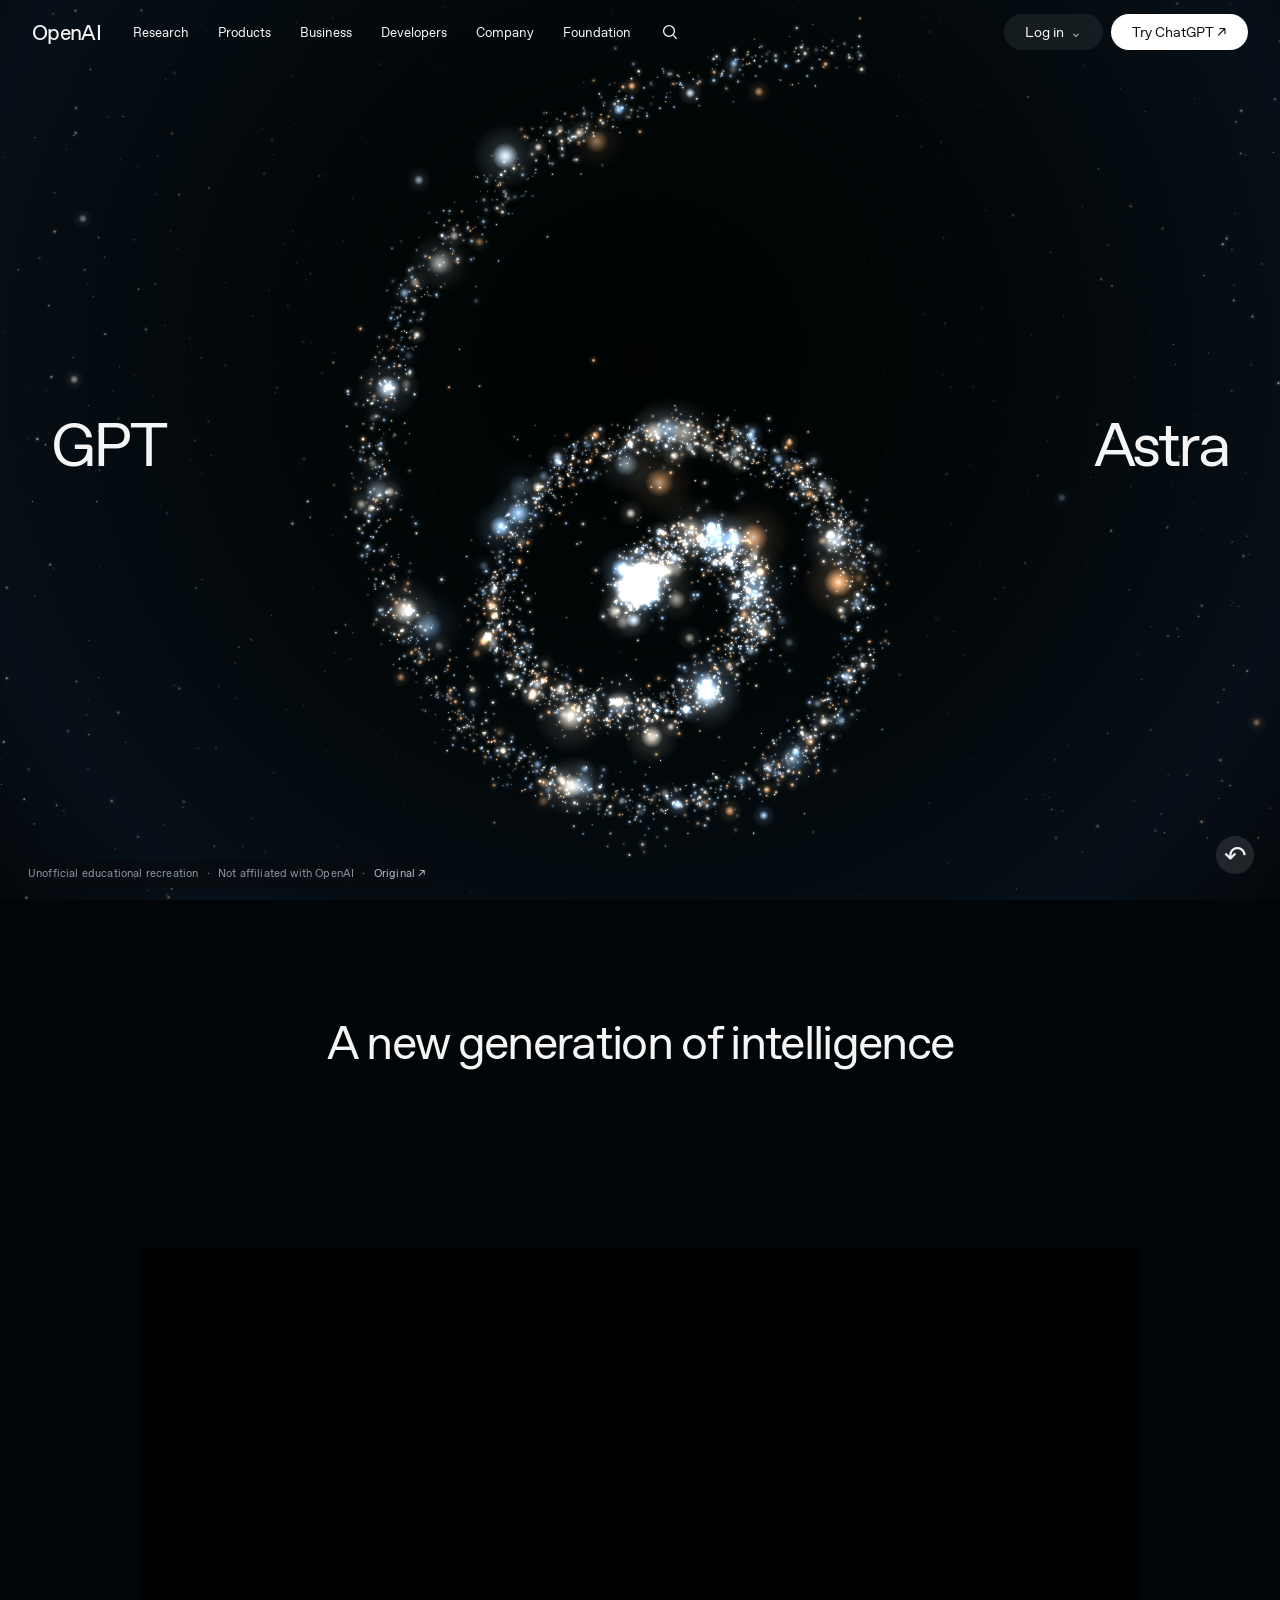
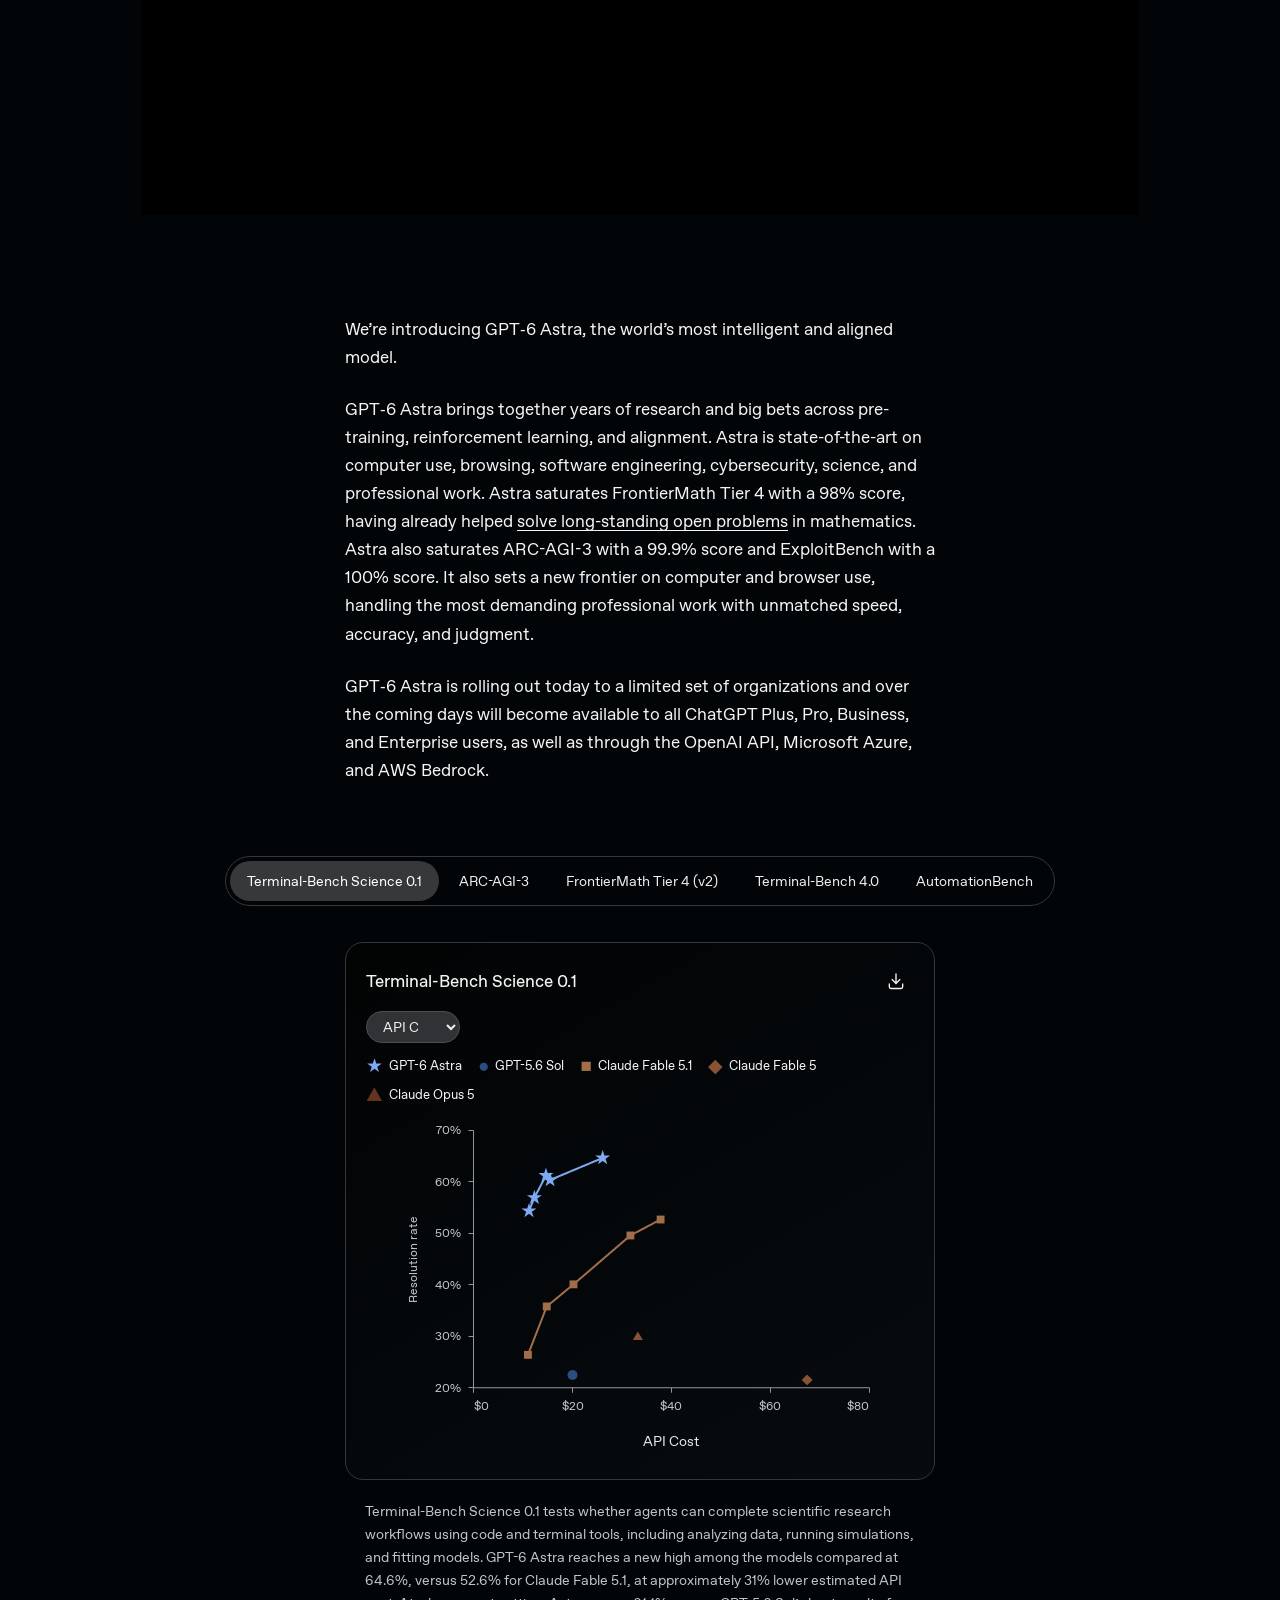
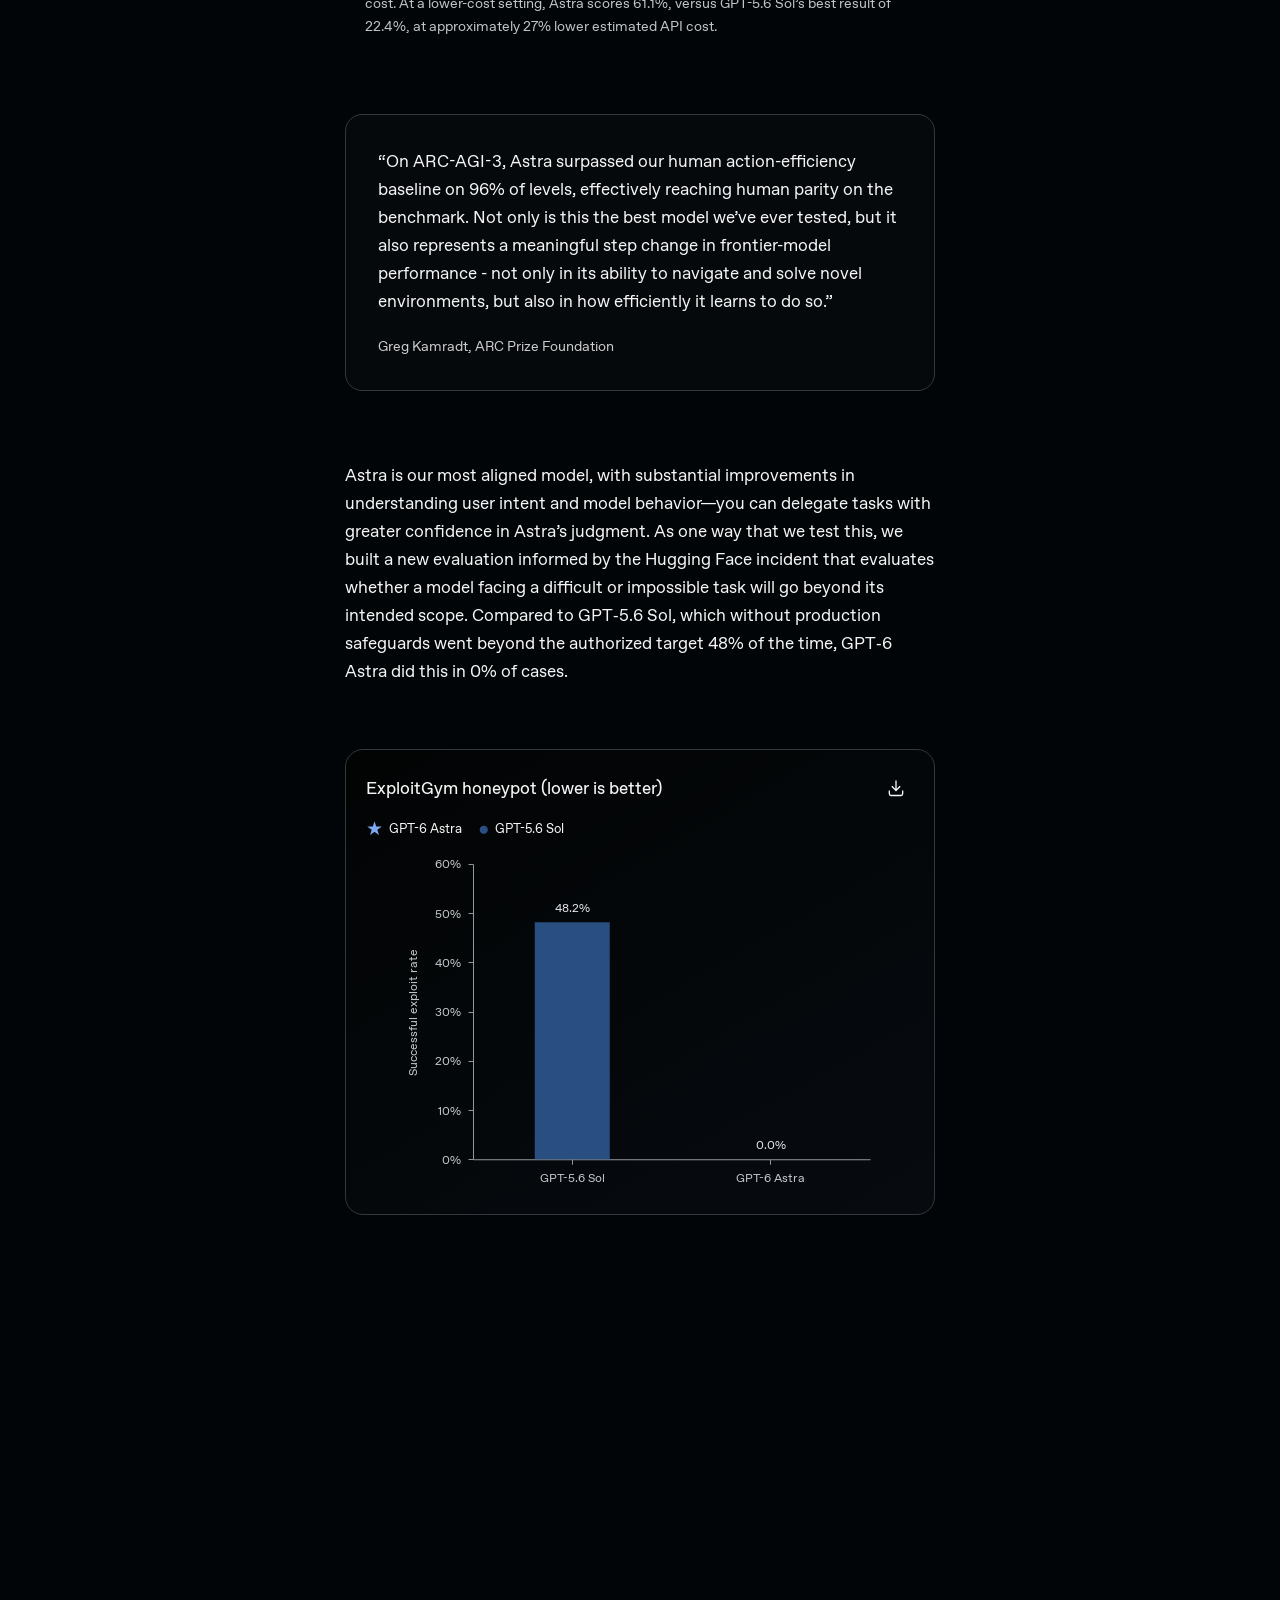
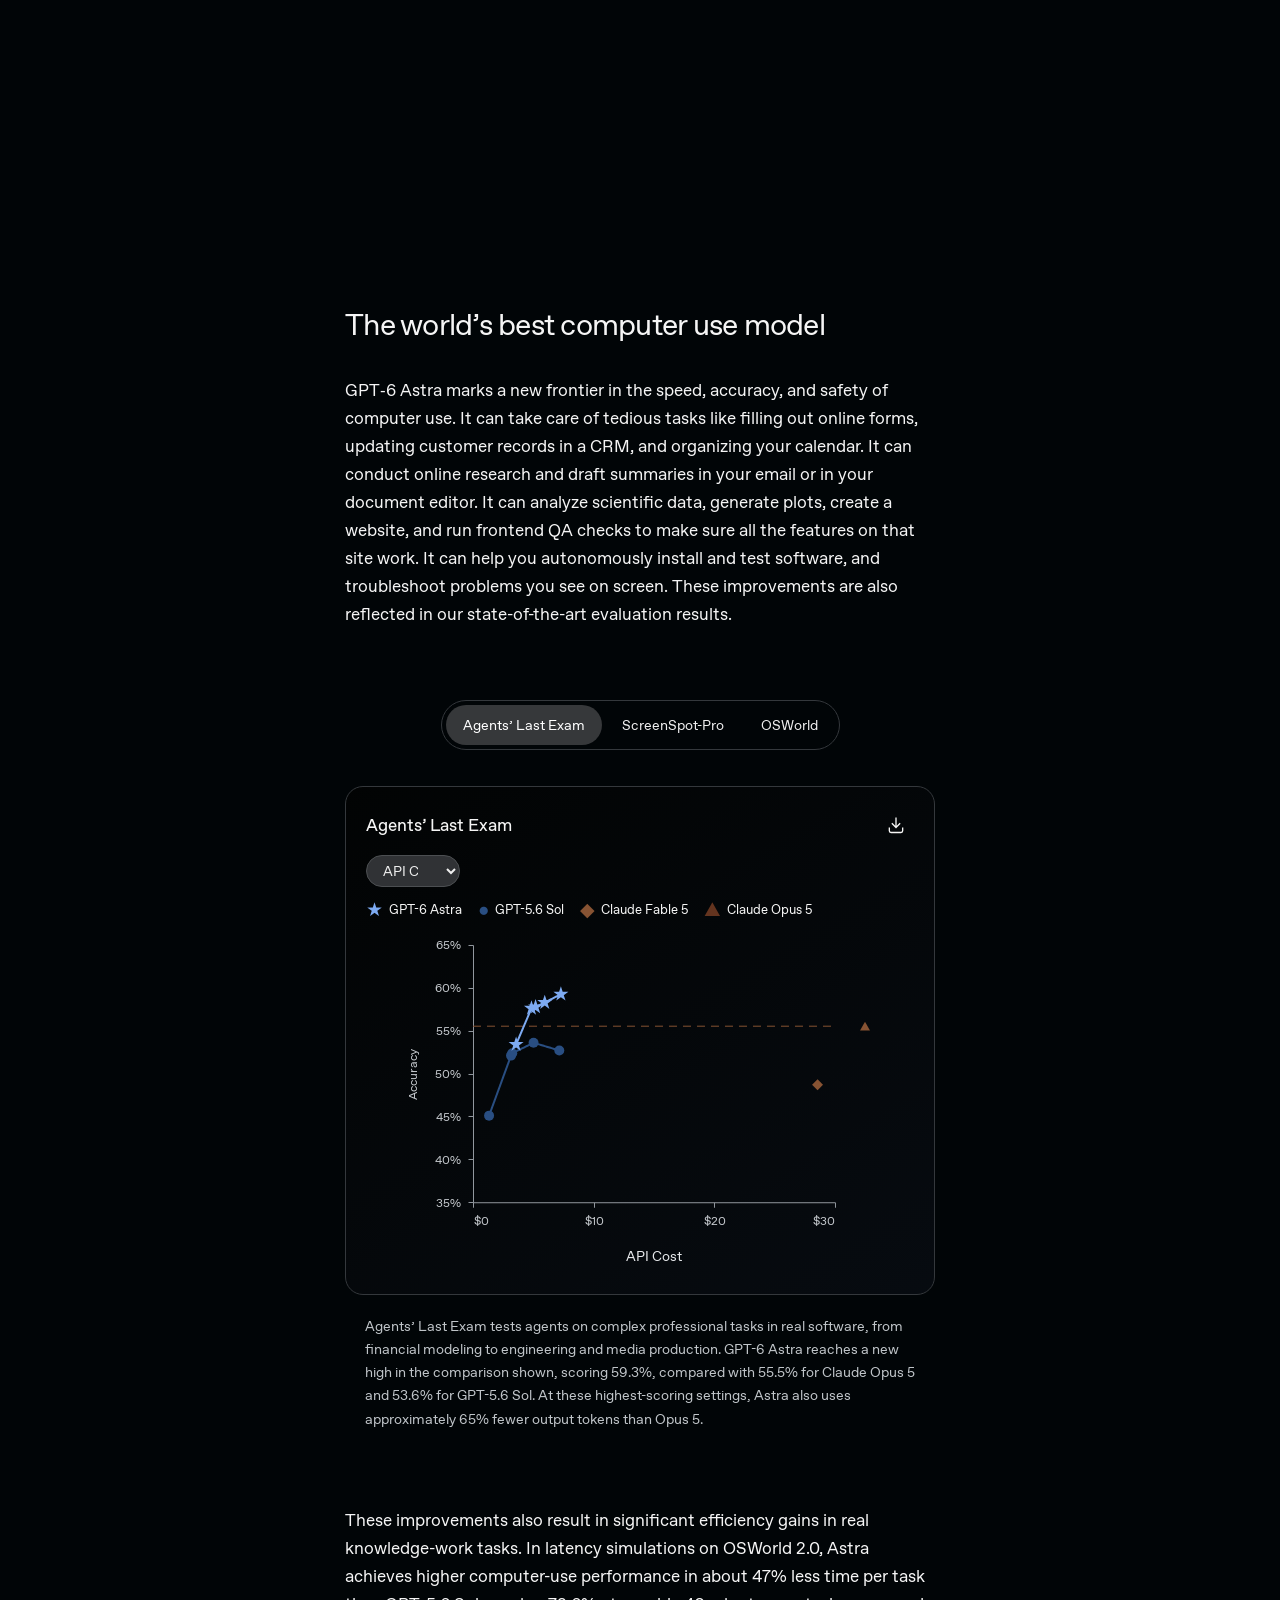
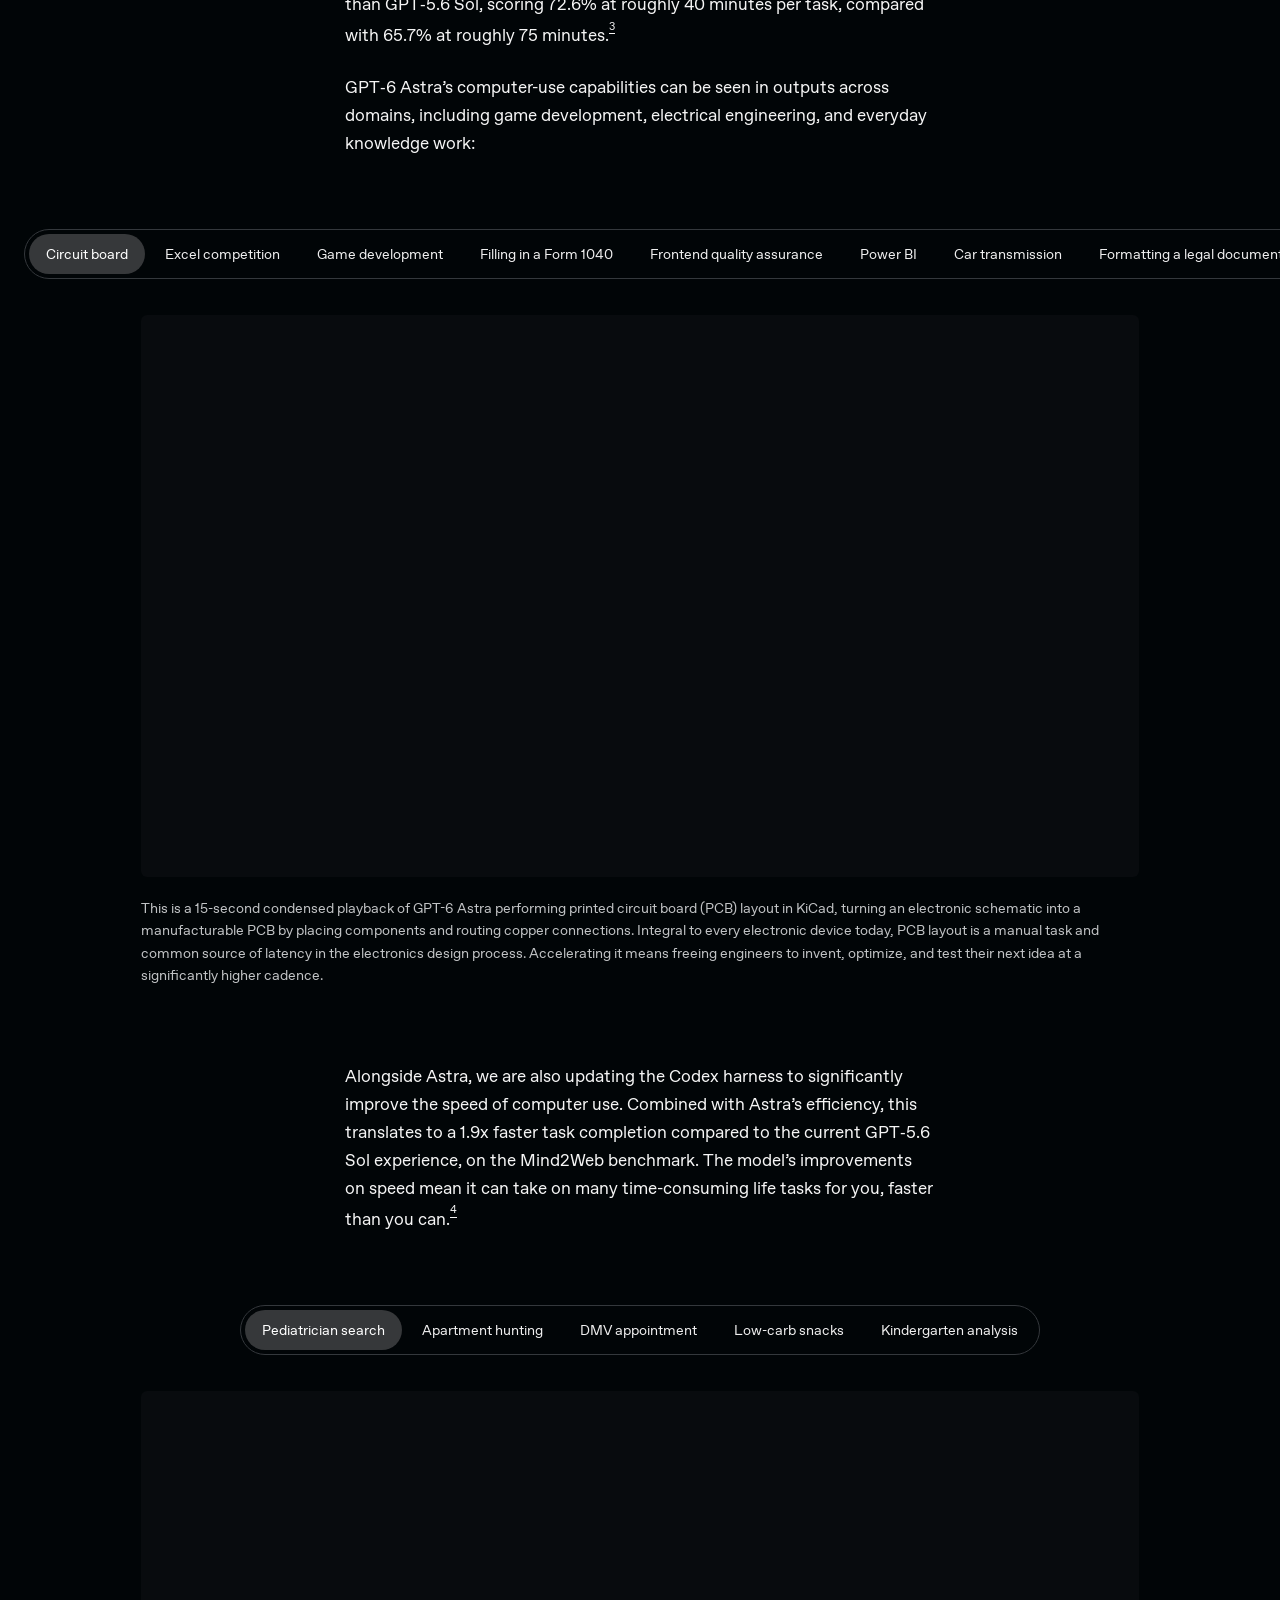
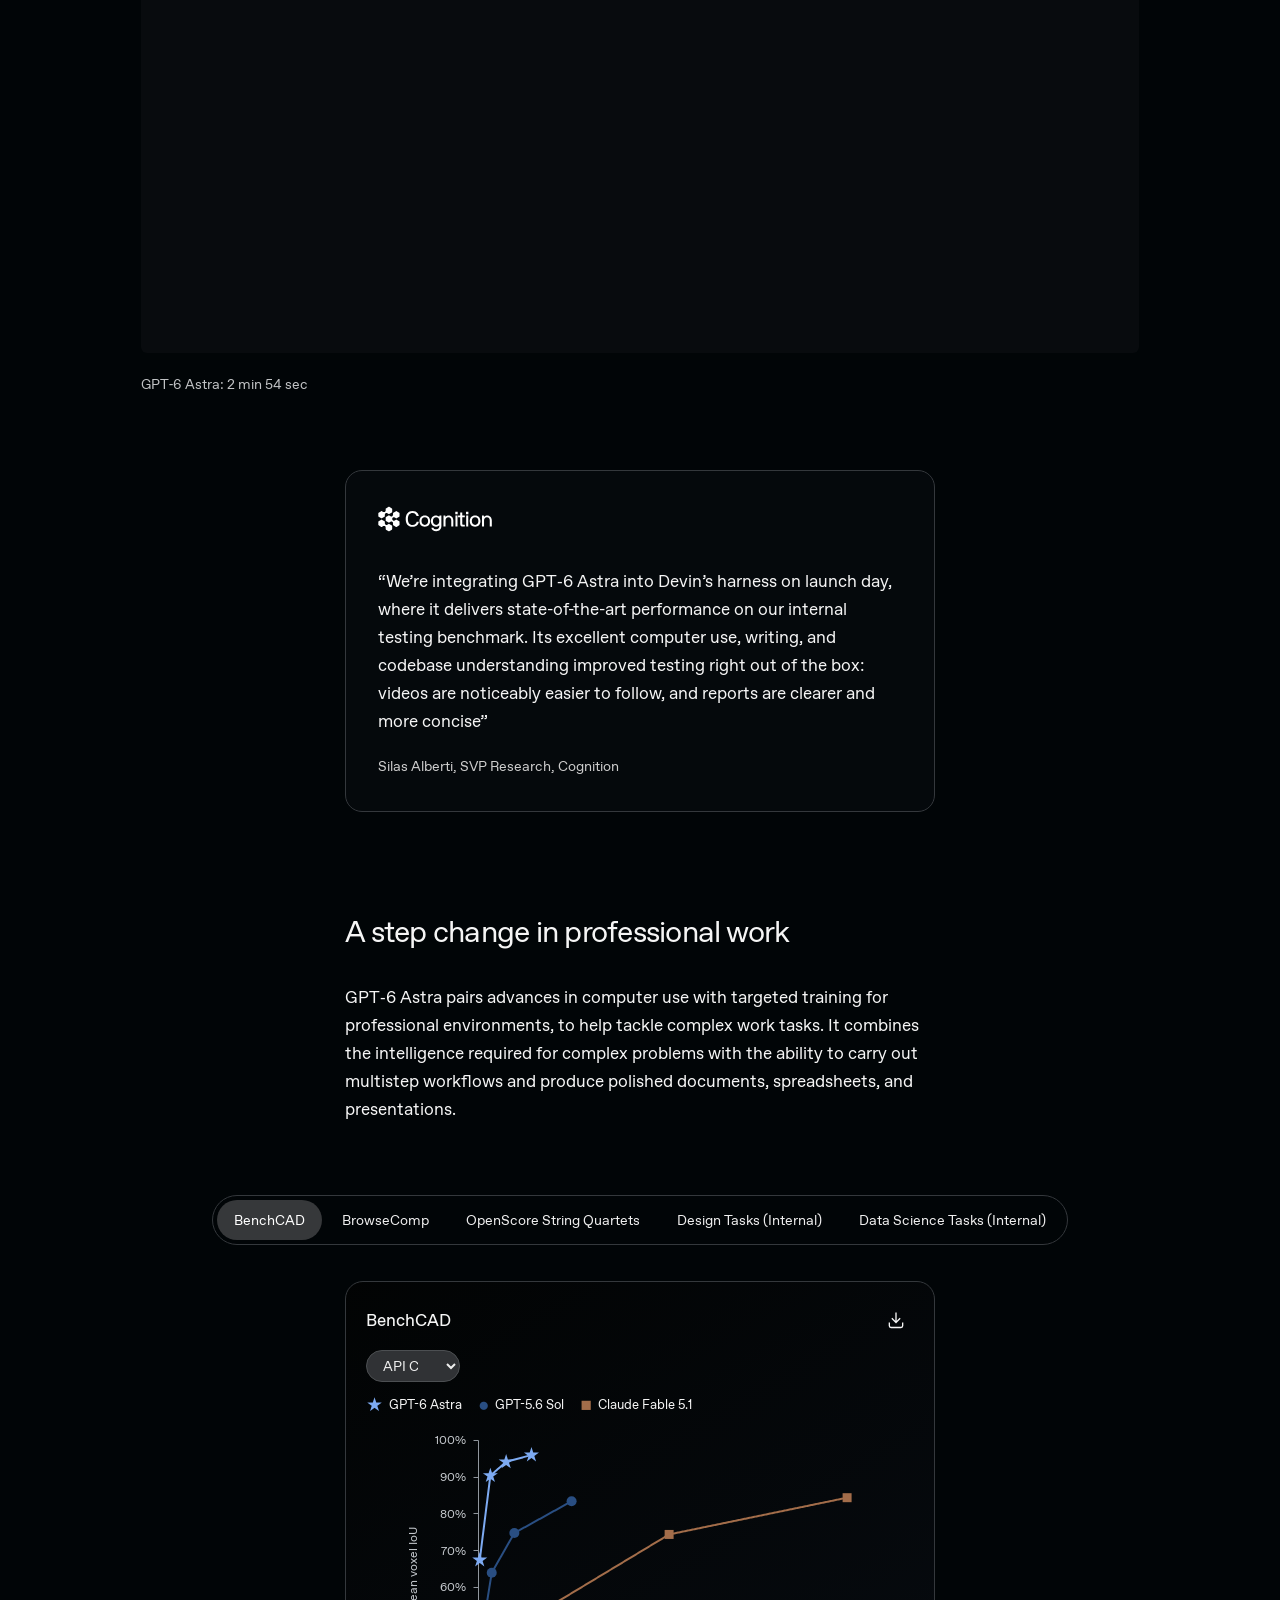
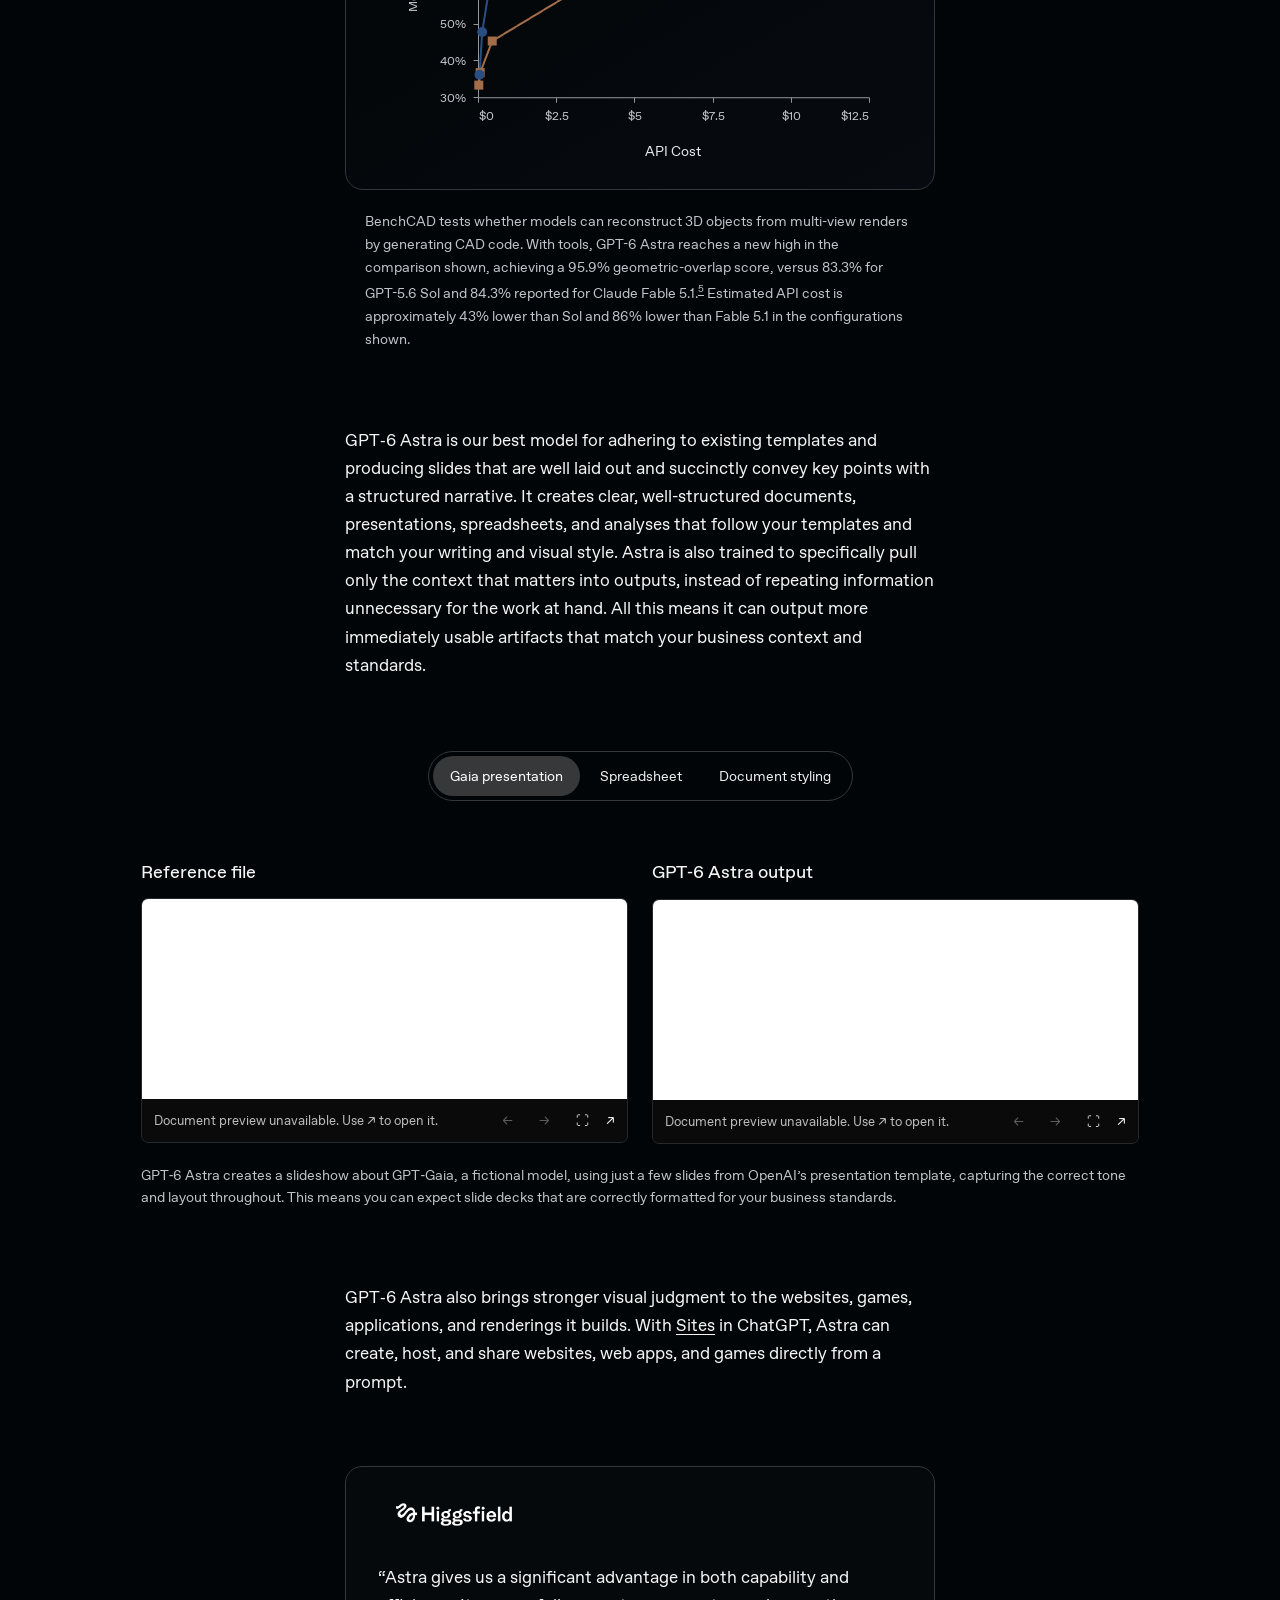
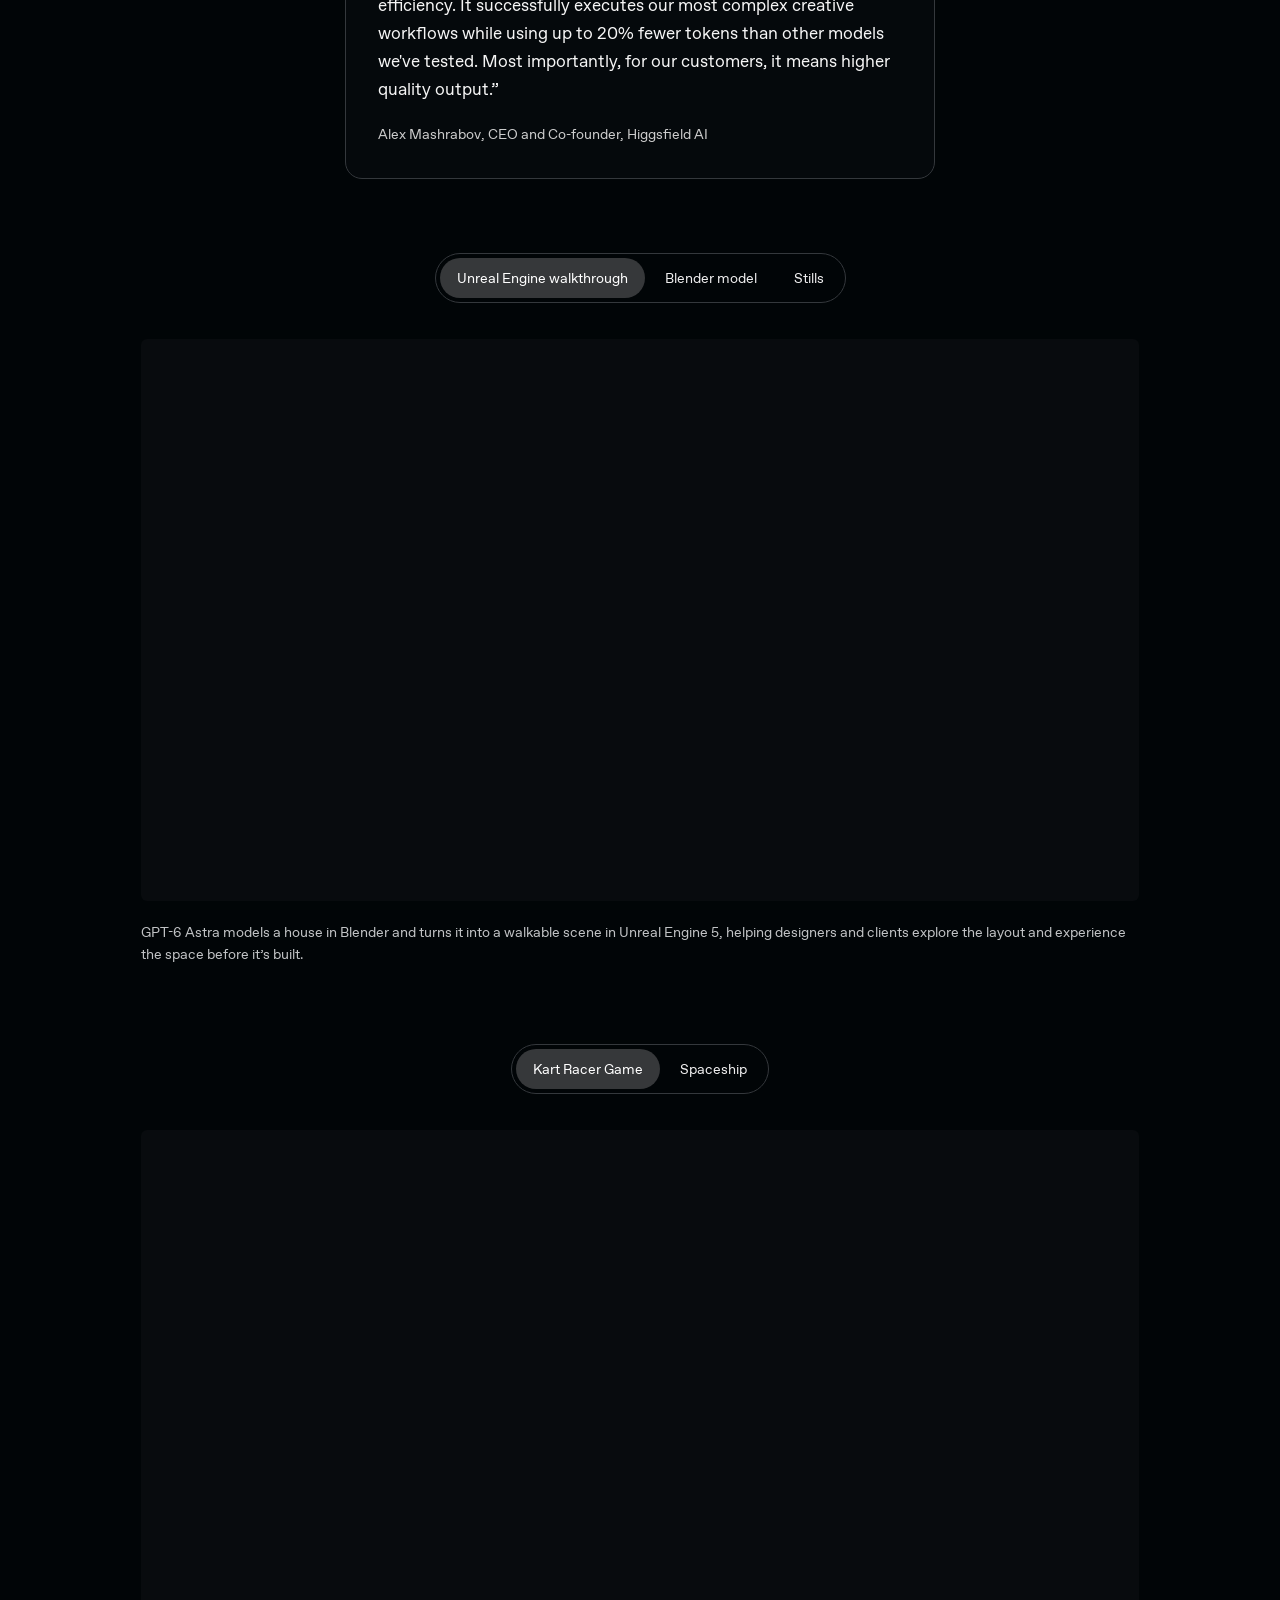
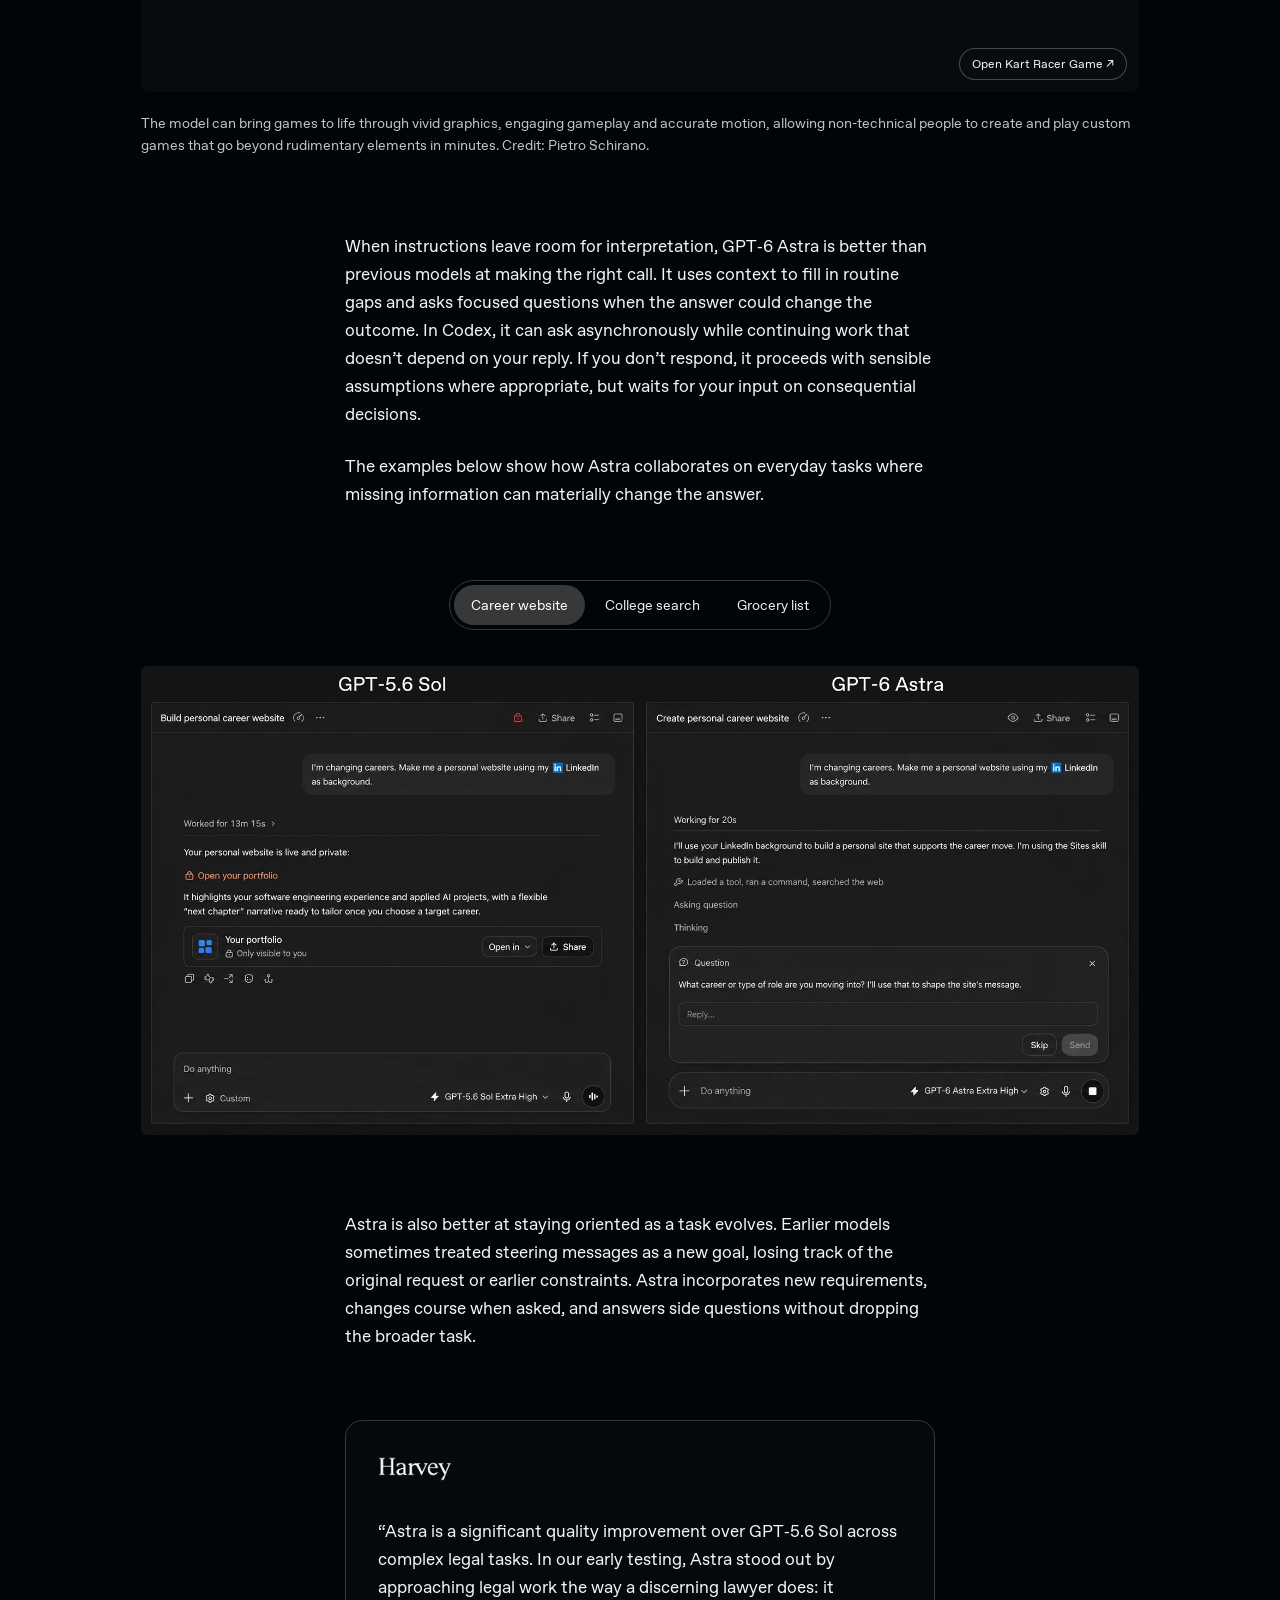
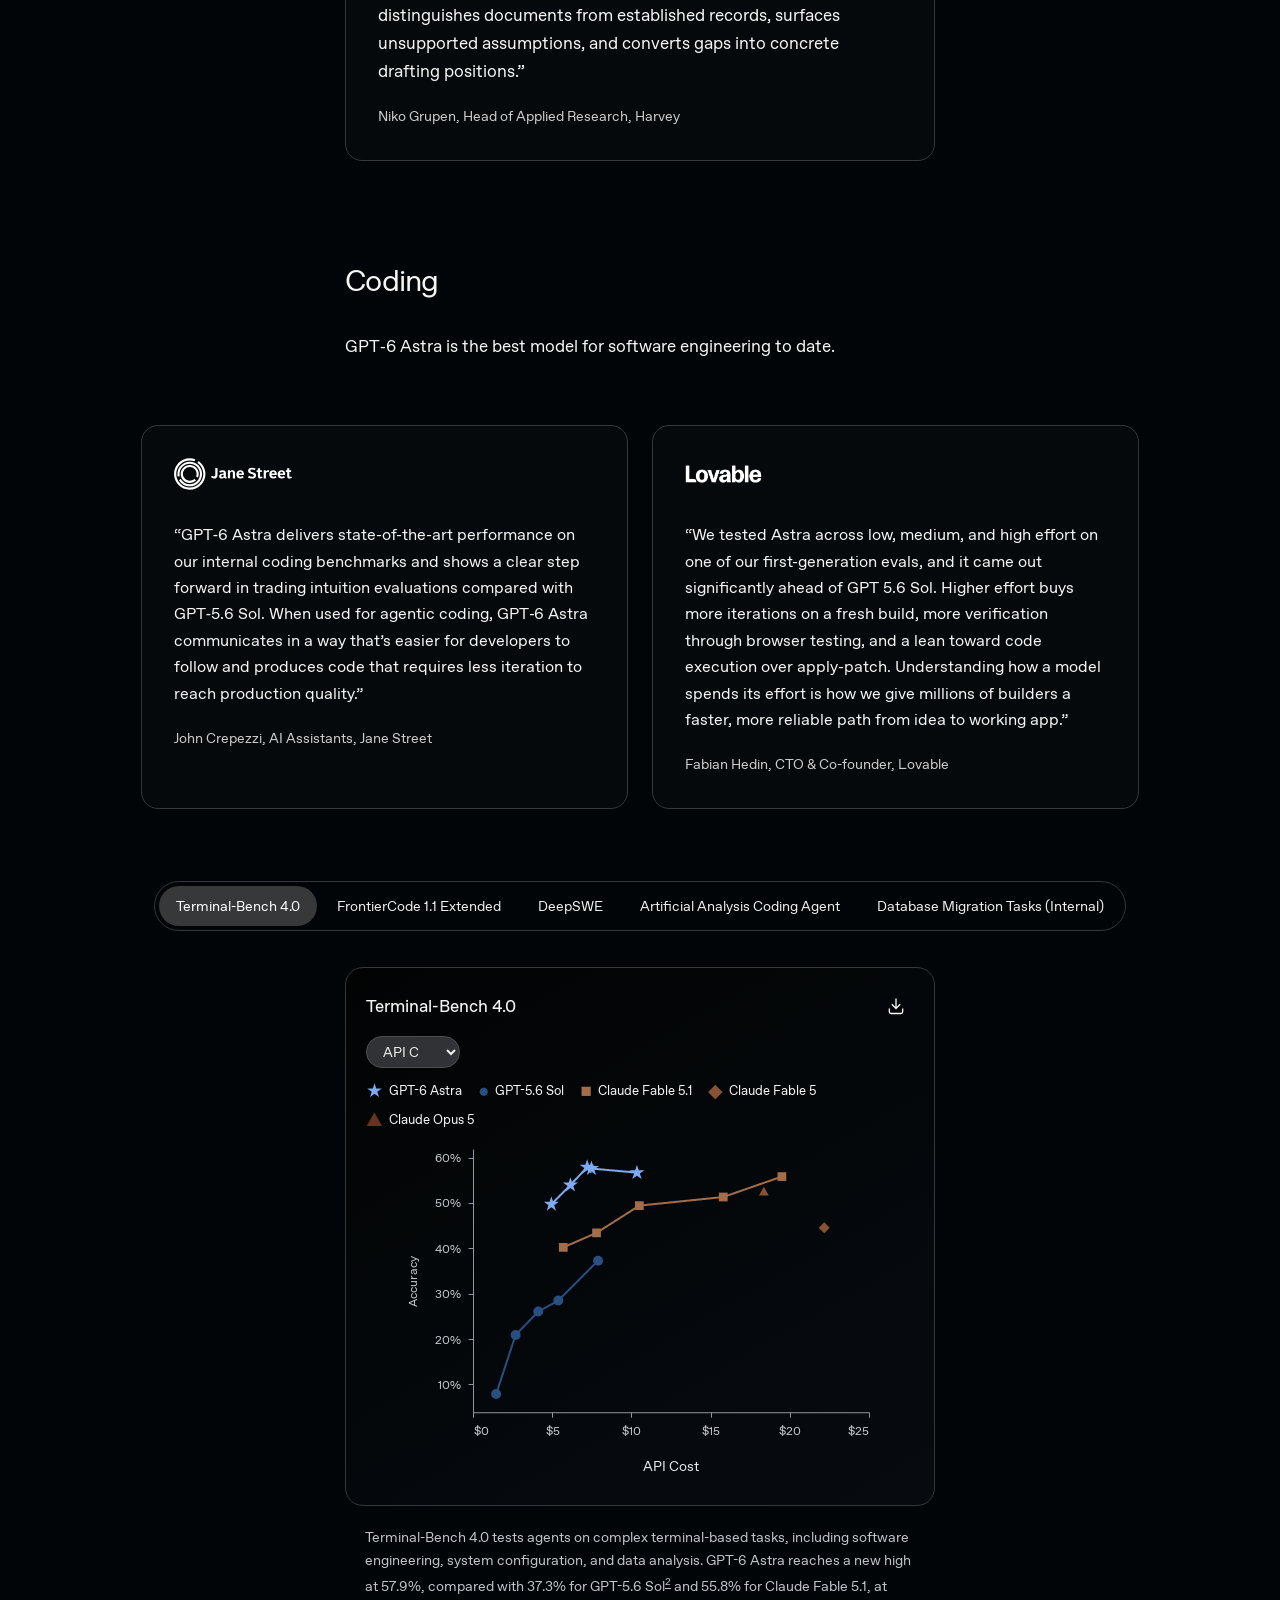
==== index.html @ b02447a0 "feat: recreate Astra launch page with interactive benchmarks and demos" ====
<!doctype html>
<html lang="en"><head><meta charset="UTF-8"><meta name="viewport" content="width=device-width,initial-scale=1"><meta name="theme-color" content="#020608"><meta name="description" content="An unofficial interactive recreation of OpenAI’s GPT-6 Astra launch page."><meta name="robots" content="noindex,nofollow"><title>GPT-6 Astra • Unofficial recreation</title><link rel="icon" href="data:image/svg+xml,%3Csvg xmlns='http://www.w3.org/2000/svg' viewBox='0 0 64 64'%3E%3Crect width='64' height='64' rx='15' fill='%2304090d'/%3E%3Ctext x='32' y='48' text-anchor='middle' font-size='48' fill='white'%3E6%3C/text%3E%3C/svg%3E"><link rel="preload" href="./assets/OpenAISans-Regular.woff2" as="font" type="font/woff2" crossorigin><link rel="stylesheet" href="./style.css"><script src="./starfield.js" defer></script><script src="./app.js" defer></script><script src="./assets/vega.min.js" defer></script><script src="./assets/vega-lite.min.js" defer></script><script src="./charts.js" defer></script><script src="./interactions.js" defer></script><script src="./article.js" defer></script><script src="./footer-controls.js" defer></script></head>
<body>
<a class="skip" href="#introduction">Skip to main content</a><canvas id="universe" aria-hidden="true"></canvas>
<header class="header"><a class="wordmark" href="https://openai.com/" target="_blank" rel="noopener">OpenAI</a><nav class="desktop-nav" aria-label="Main navigation"><button data-menu="Research">Research</button><button data-menu="Products">Products</button><button data-menu="Business">Business</button><button data-menu="Developers">Developers</button><button data-menu="Company">Company</button><a href="https://openaifoundation.org/" target="_blank" rel="noopener">Foundation</a><button class="icon-button search-trigger" aria-label="Open search"><svg viewBox="0 0 24 24"><circle cx="10.8" cy="10.8" r="6.5"/><path d="m16 16 4 4"/></svg></button></nav><div class="nav-right"><button class="login" data-menu="Log in">Log in <span>⌄</span></button><a class="try" href="https://chatgpt.com/" target="_blank" rel="noopener">Try ChatGPT ↗</a><button class="mobile-menu icon-button" aria-label="Open navigation menu" aria-expanded="false"><svg viewBox="0 0 24 24"><path d="M3 8h18M3 16h18"/></svg></button></div></header>
<div id="mega-menu" hidden></div><div class="menu-backdrop" hidden></div>
<main id="main"><section class="hero" aria-labelledby="page-title"><h1 id="page-title" class="sr-only">GPT-6 Astra: A new generation of intelligence</h1><canvas id="astra" tabindex="0" role="button" aria-label="Drag or use arrow keys to rotate the Astra star field"></canvas><span class="hero-label left">GPT</span><span class="hero-label right">Astra</span><button id="replay" class="replay" aria-label="Replay spiral field animation">↶</button></section>
<section class="intro-heading"><h2 id="introduction">A new generation of intelligence</h2></section>
<div class="launch-film wide"><iframe title="Launch film from OpenAI on Vimeo" src="https://player.vimeo.com/video/1222553704?h=ee86f55524&badge=0&autopause=0&autoplay=0&title=0&byline=0&portrait=0" allow="autoplay; fullscreen; picture-in-picture" allowfullscreen></iframe></div>
<div id="article"><div class="prose"><p>We’re introducing GPT‑6 Astra, the world’s most intelligent and aligned model.</p><p>GPT‑6 Astra brings together years of research across pre-training, reinforcement learning, and alignment, with advances in computer use, science, software engineering, and professional work.</p></div></div>
</main>
<footer id="footer"></footer>
<div class="recreation-note">Unofficial educational recreation <span>·</span> Not affiliated with OpenAI <span>·</span> <a href="https://openai.com/index/gpt-6-astra/" target="_blank" rel="noopener">Original ↗</a></div>
<dialog id="search-dialog" aria-labelledby="search-label"><div class="dialog-top"><span id="search-label">Search</span><button class="icon-button close-dialog" aria-label="Close search">×</button></div><form id="search-form"><input id="search-input" type="search" placeholder="Search this page" autocomplete="off" aria-label="Search this page"><button type="submit" class="search-submit" aria-label="Search">↗</button></form><div id="search-results"></div></dialog>
<dialog id="image-dialog" aria-label="Expanded image"><button class="close-dialog" aria-label="Close expanded image">×</button><img alt=""></dialog>
<div id="tooltip" role="status" hidden></div>
</body></html>
---- style.css ----
@font-face{font-family:OpenAI;src:url('./assets/OpenAISans-Regular.woff2') format('woff2');font-weight:400;font-display:swap}@font-face{font-family:OpenAI;src:url('./assets/OpenAISans-Medium.woff2') format('woff2');font-weight:500 700;font-display:swap}
:root{color-scheme:dark;font-family:OpenAI,Arial,sans-serif;background:#010507;color:#f5f5f5;font-size:17px;font-synthesis:none;--muted:#a6a8ab;--line:#34383c;--blue:#78a8f6}*{box-sizing:border-box}html{scroll-behavior:smooth;scroll-padding-top:100px}body{margin:0;overflow-x:hidden}button,input,select{font:inherit}button,a{-webkit-tap-highlight-color:transparent}button{cursor:pointer;color:inherit}button:disabled{cursor:default;opacity:.35}button{border:0;background:none}a{color:inherit;text-decoration:none}a:hover{text-decoration:underline;text-underline-offset:4px}button:focus-visible,a:focus-visible,canvas:focus-visible{outline:2px solid #9dbcfb;outline-offset:5px}.icon-button svg,.header svg{fill:none;stroke:currentColor;stroke-width:1.6}button svg{width:20px;height:20px}button:hover{color:white}.sr-only{position:absolute;width:1px;height:1px;overflow:hidden;clip:rect(0,0,0,0);white-space:nowrap}.skip{position:fixed;top:-80px;left:20px;z-index:100;background:white;color:#000;padding:14px}.skip:focus{top:10px}#universe{position:fixed;inset:0;width:100%;height:100%;pointer-events:none;z-index:-1}main,footer{position:relative}.header{height:64px;padding:0 32px;position:fixed;z-index:40;top:0;left:0;right:0;display:flex;align-items:center;gap:32px;transition:background .25s}.header.scrolled,.header.menu-open{background:#000}.wordmark{font-size:21px;font-weight:600;letter-spacing:-.7px}.desktop-nav{display:flex;gap:29px;align-items:center;font-size:13px}.desktop-nav button{padding:22px 0}.desktop-nav button:hover,.desktop-nav a:hover{color:#aaa;text-decoration:none}.icon-button{display:grid;place-items:center;padding:8px}.nav-right{margin-left:auto;display:flex;gap:8px;align-items:center;font-size:14px}.login,.try{border-radius:28px;padding:10px 21px}.login{background:#ffffff12}.login span{margin-left:3px;color:#a8acb1}.try{color:#111;background:#fff;white-space:nowrap}.try:hover{background:#e6e6e6;text-decoration:none}.mobile-menu{display:none}.hero{position:relative;height:100svh;min-height:530px}.hero canvas{position:absolute;inset:0;width:100%;height:100%;cursor:grab;touch-action:pan-y}.hero canvas:active{cursor:grabbing}.hero-label{position:absolute;top:46%;font-size:clamp(44px,4.8vw,82px);line-height:1;letter-spacing:-.045em;pointer-events:none}.hero-label.left{left:4%}.hero-label.right{right:4%}.replay{position:absolute;right:26px;bottom:26px;background:#ffffff1c;border-radius:50%;height:38px;width:38px;font-size:27px;line-height:1}.replay:hover{background:#ffffff30}.intro-heading{text-align:center;padding:115px 24px 180px}.intro-heading h2{font-size:clamp(32px,3.7vw,60px);font-weight:400;letter-spacing:-.035em;margin:0;line-height:1.15}.wide{width:78%;max-width:1250px;margin-inline:auto}.launch-film{aspect-ratio:16/9;margin-bottom:100px;background:#000}.launch-film iframe{width:100%;height:100%;border:0}.prose{width:min(590px,calc(100% - 48px));margin:0 auto 64px;line-height:1.65}.prose p{margin:0 0 24px}.prose h2{font-weight:400;font-size:30px;line-height:1.3;letter-spacing:-.025em;margin:100px 0 32px}.prose a,.caption a{text-decoration:underline;text-underline-offset:3px}.prose sup{font-size:11px}.prose h3{font-size:23px;font-weight:400}.quote{margin:70px auto;width:min(590px,calc(100% - 48px));padding:32px;border:1px solid var(--line);border-radius:17px;background:#080c0fbd;line-height:1.65}.quote blockquote{margin:0}.quote p{margin:0 0 20px}.quote cite{display:block;font-style:normal;font-size:14px;color:#ccc}.quote img{height:26px;max-width:150px;object-fit:contain;object-position:left;margin-bottom:24px}.tabs-block{margin:68px auto 75px}.tab-scroll{overflow-x:auto;padding:4px 24px 12px;scrollbar-width:none}.tab-scroll::-webkit-scrollbar{display:none}.tab-list{display:flex;align-items:center;gap:3px;padding:4px;border:1px solid var(--line);border-radius:34px;width:max-content;max-width:none;margin:0 auto;white-space:nowrap;background:#020608c9}.tab-list button{font-size:14px;padding:12px 17px;border-radius:28px;color:#eee;transition:background .2s}.tab-list button[aria-selected=true]{background:#36383a;color:white}.tab-list button:hover{background:#202326}.tab-panel{margin-top:24px}.chart-card{position:relative;width:min(590px,calc(100% - 48px));margin:auto;border:1px solid var(--line);border-radius:18px;background:linear-gradient(150deg,#020403db,#080d12d9);padding:20px}.chart-header{display:flex;align-items:center;justify-content:space-between;gap:12px}.chart-title{font-size:17px;font-weight:600;margin:0}.chart-options{position:absolute;z-index:8;right:20px;top:50px;min-width:165px;border-radius:12px;border:1px solid var(--line);background:#181b1f;padding:6px;box-shadow:0 10px 25px #0008}.chart-options button{display:block;text-align:left;padding:10px;font-size:14px;width:100%;border-radius:6px}.chart-options button:hover{background:#ffffff15}.chart-select{display:block;width:max-content;margin:12px 0;background:#303235;border:1px solid #4c4f52;border-radius:20px;padding:6px 25px 6px 12px;color:#eee;font-size:14px}.legend{display:flex;flex-wrap:wrap;gap:10px 16px;font-size:13px;margin:13px 0 10px}.legend button{padding:0;display:flex;align-items:center;gap:6px;font-size:13px;transition:opacity .2s}.legend button[aria-pressed=false]{opacity:.3}.legend b{font-size:19px;line-height:1}.plot{width:100%;overflow:visible;display:block}.plot text{fill:#c3c6ca;stroke:none;font:12px OpenAI,Arial}.plot .grid{stroke:#343c43;stroke-width:.5;opacity:.5}.plot .axis{stroke:#9ba1a7;stroke-width:.7}.plot .dot{cursor:pointer;stroke-width:2}.plot .dot:hover{stroke:#fff}.caption{width:min(550px,calc(100% - 64px));margin:20px auto 0;font-size:14px;line-height:1.65;color:#bfc4c8}.chart-table{width:100%;border-collapse:collapse;font-size:13px;margin-top:20px}.chart-table th,.chart-table td{padding:10px 6px;text-align:left;border-bottom:1px solid var(--line)}.media-wrap{position:relative;aspect-ratio:16/9;max-width:100%;background:#080b0e;border-radius:6px;overflow:hidden}.media-wrap iframe,.media-wrap video{height:100%;width:100%;border:0}.media-wrap img{height:100%;width:100%;object-fit:contain}.media-caption{width:78%;max-width:1250px;margin:20px auto 0;font-size:14px;line-height:1.6;color:#c0c2c4}.media-label{font-size:18px;font-weight:500;margin:24px 0 16px}.image-button{display:block;padding:0;width:100%}.comparison-grid{display:grid;grid-template-columns:1fr 1fr;gap:24px}.deck{background:#0a0a0a;position:relative;border:1px solid #26282b;border-radius:7px;overflow:hidden}.deck img{width:100%;display:block;aspect-ratio:16/9;object-fit:contain;background:#fff}.deck-controls{display:flex;align-items:center;padding:9px 12px;gap:8px;font-size:13px}.deck-controls .count{margin-right:auto;color:#bbb}.deck-controls button{padding:5px 9px}.interlude{height:520px;width:100%;position:relative;margin:70px auto 20px}.interlude canvas{width:100%;height:100%;touch-action:pan-y;cursor:grab}.data-section{width:calc(100% - 64px);max-width:1200px;margin:75px auto}.data-section h3{font-weight:400;font-size:24px;margin:50px 0 25px}.table-scroll{overflow-x:auto;scrollbar-color:#555 transparent}.results-table{font-size:14px;border-collapse:collapse;width:100%;min-width:800px;line-height:1.5}.results-table th,.results-table td{text-align:left;border-bottom:1px solid #373b3e;padding:20px 15px;vertical-align:top}.results-table th{font-weight:500;background:#14181c}.results-table th:first-child{width:30%}.results-table td:nth-child(2),.results-table th:nth-child(2){background:#18212b}.data-note{color:#aaa;font-size:13px;line-height:1.6}.footnotes{font-size:14px;line-height:1.6;margin-top:80px}.footnotes h2{font-size:13px;font-weight:400;letter-spacing:.08em}.footnotes ol{padding-left:30px}.footnotes li{padding-left:12px;margin-bottom:24px}.footnotes a{text-decoration:underline}footer{background:#000;padding:85px 32px 65px;margin-top:90px}.footer-grid{display:grid;grid-template-columns:repeat(6,1fr);gap:28px;max-width:1400px;margin:auto}.footer-group h3{font-size:14px;font-weight:400;color:#999;margin:0 0 18px}.footer-group a{display:block;font-size:14px;margin-bottom:15px;line-height:1.3}.footer-group{margin-bottom:40px}.footer-bottom{display:flex;justify-content:space-between;gap:24px;flex-wrap:wrap;font-size:13px;margin-top:45px;align-items:center}.socials{display:flex;gap:20px}.footer-bottom button{font-size:13px}.recreation-note{position:fixed;z-index:35;bottom:12px;left:18px;font-size:11px;color:#8d969f;letter-spacing:.015em;background:#080c10a8;backdrop-filter:blur(9px);padding:6px 10px;border-radius:20px}.recreation-note span{padding:0 5px}.recreation-note a{color:#b4c0ce}.menu-backdrop{position:fixed;inset:64px 0 0;background:#0009;backdrop-filter:blur(8px);z-index:38}#mega-menu{position:fixed;z-index:39;top:64px;left:0;right:0;background:#000;padding:35px 10% 50px;max-height:calc(100svh - 64px);overflow:auto;box-shadow:0 30px 40px #0005}.mega-grid{display:grid;grid-template-columns:repeat(3,1fr);gap:35px;max-width:1000px;margin:auto}.mega-grid h2{font-size:14px;color:#999;font-weight:400;margin:0 0 22px}.mega-grid a{display:block;font-size:22px;margin:16px 0}.mega-grid .menu-small a{font-size:15px}dialog{color:inherit;border:1px solid #333;background:#080b0e;border-radius:15px;padding:28px;box-shadow:0 30px 100px #000b}dialog::backdrop{background:#000b;backdrop-filter:blur(12px)}#search-dialog{width:min(760px,calc(100% - 32px));margin:100px auto;max-height:75vh}.dialog-top{display:flex;justify-content:space-between;align-items:center;color:#999;font-size:14px}.close-dialog{font-size:28px}#search-form{display:flex;border-bottom:1px solid #555;margin-top:25px}#search-input{border:0;background:none;outline:none;color:#fff;font-size:32px;width:100%;padding:15px 0}#search-results{padding-top:20px;max-height:40vh;overflow:auto}#search-results a{display:block;padding:13px 5px;border-bottom:1px solid #222;font-size:17px}#search-results p{font-size:14px;color:#999}#image-dialog{max-width:95vw;max-height:95vh;padding:20px}#image-dialog img{max-width:88vw;max-height:80vh;object-fit:contain}#image-dialog>button{position:absolute;right:10px;top:6px;background:#000b;border-radius:50%;width:36px;height:36px}#tooltip{position:fixed;z-index:80;pointer-events:none;background:#25292d;border:1px solid #555;padding:12px 15px;border-radius:8px;color:#fff;font-size:13px;line-height:1.7;box-shadow:0 4px 16px #0008;max-width:260px}#tooltip strong{font-weight:600}
@media(min-width:1600px){.prose,.quote,.chart-card{width:680px}.caption{width:640px}.hero-label{font-size:76px}}
@media(max-width:1000px){.desktop-nav{gap:20px}.header{gap:24px;padding-inline:24px}.desktop-nav{font-size:12px}.nav-right{font-size:12px}.login,.try{padding:10px 14px}.footer-grid{grid-template-columns:repeat(4,1fr)}}
@media(max-width:800px){.desktop-nav{display:none}.mobile-menu{display:grid}.header{height:60px;padding:0 20px}.wordmark{font-size:22px}.login{display:none}.nav-right .try{font-size:13px}.hero{min-height:500px}.hero-label{font-size:40px;top:45%}.hero-label.left{left:6%}.hero-label.right{right:6%}.intro-heading{padding:70px 25px 90px}.intro-heading h2{font-size:35px;max-width:500px;margin:auto}.wide{width:calc(100% - 32px)}.launch-film{margin-bottom:70px}.prose{width:calc(100% - 48px);font-size:16px;line-height:1.7}.prose h2{font-size:28px;margin-top:75px}.tab-list{margin-left:auto;margin-right:auto}.tab-list button{font-size:13px;padding:11px 15px}.tab-panel{margin-top:18px}.tabs-block{margin-block:45px 55px}.chart-card{width:calc(100% - 32px);padding:17px}.caption{width:calc(100% - 52px);font-size:13px}.media-caption{width:calc(100% - 36px);font-size:13px}.quote{width:calc(100% - 48px);padding:24px;margin-block:50px}.interlude{height:360px;margin-block:30px}.comparison-grid{grid-template-columns:1fr}.data-section{width:calc(100% - 32px)}.results-table{font-size:13px}.footer-grid{grid-template-columns:repeat(2,1fr);gap:20px}footer{padding:50px 24px 90px}.footer-bottom{gap:20px}.mega-grid{grid-template-columns:1fr}#mega-menu{top:60px;padding:25px}.menu-backdrop{top:60px}.mega-grid a{font-size:20px}.recreation-note{bottom:8px;left:8px;font-size:10px}.replay{right:18px;bottom:20px}.hero-label{z-index:1}.legend{gap:8px 12px}.legend button{font-size:11px}.chart-title{font-size:16px}.plot text{font-size:12px}}
@media(prefers-reduced-motion:reduce){html{scroll-behavior:auto}*{transition:none!important}}
.vega-plot{width:100%;min-height:280px}.vega-plot svg{max-width:100%;display:block}.nested-tabs{margin-top:0;margin-bottom:0}.nested-tabs>.tab-scroll .tab-list{border:none;background:transparent}.nested-tabs>.tab-scroll .tab-list button{font-size:13px;padding:9px 15px}.pdf-page{background:#fff;min-height:200px;display:flex;justify-content:center;align-items:center}.pdf-page canvas{max-width:100%;display:block}.deck:fullscreen{display:flex;flex-direction:column;background:#05070a;align-items:center;justify-content:center}.deck:fullscreen .pdf-page{height:calc(100vh - 70px);width:100%;background:#05070a;min-height:0}.deck:fullscreen canvas{object-fit:contain;height:100%!important;width:100%!important}.deck:fullscreen .deck-controls{width:100%}.document-grid{display:grid;grid-template-columns:repeat(3,1fr);gap:22px}.media-item+.media-item{margin-top:25px}.open-demo{position:absolute;right:12px;bottom:12px;padding:8px 12px;border:1px solid #ffffff40;border-radius:25px;background:#0a0d12c9;font-size:12px}.game-frame{position:relative}.results-table tbody th{font-weight:400;background:transparent}.quote img{filter:brightness(0) invert(1);max-width:160px;height:32px} .footnotes svg{width:15px;height:15px}.footnotes li:target{background:#ffffff0d;border-radius:10px;padding-top:10px;padding-bottom:10px}.standalone-chart{margin-top:45px;margin-bottom:50px}
@media(max-width:800px){.document-grid{grid-template-columns:1fr}.game-frame .media-wrap{aspect-ratio:4/3}.quote img{height:27px}.vega-plot{min-height:230px}.open-demo{font-size:11px;padding:5px 8px}.pdf-page{min-height:160px}}
.quote-pair{display:grid;grid-template-columns:1fr 1fr;gap:24px;margin-top:65px;margin-bottom:65px}.quote-pair .quote{width:100%;margin:0}.caption sup a{font-size:10px}.quote-pair .quote p{font-size:16px}
@media(max-width:800px){.quote-pair{display:flex;overflow-x:auto;scroll-snap-type:x mandatory;gap:16px;width:calc(100% - 32px);padding-bottom:12px}.quote-pair .quote{flex:0 0 92%;scroll-snap-align:center}.quote-pair .quote p{font-size:16px}}
.mobile-search-row{display:flex;width:100%;justify-content:space-between;font-size:22px;text-align:left;padding:5px 0 24px;margin-bottom:24px;border-bottom:1px solid #333}.mobile-search-row span{font-size:25px}
.preferences-dialog{width:min(620px,calc(100% - 32px));max-height:calc(100svh - 48px);padding:30px}.preferences-dialog h2,.language-dialog h2{font-size:20px;font-weight:500;color:#fff;margin:0}.preferences-dialog>p{font-size:14px;line-height:1.6;color:#aaa;margin:18px 0}.preference-row{display:flex;align-items:center;gap:20px;justify-content:space-between;border-top:1px solid #303438;padding:22px 0}.preference-row strong{display:block;font-size:16px;font-weight:500}.preference-row small{display:block;font-size:13px;color:#aaa;line-height:1.5;max-width:430px;margin-top:7px}.preference-row input{appearance:none;width:42px;height:25px;border-radius:20px;background:#41464c;flex-shrink:0;position:relative;cursor:pointer}.preference-row input:after{content:'';position:absolute;left:3px;top:3px;width:19px;height:19px;border-radius:50%;background:white;transition:transform .2s}.preference-row input:checked{background:#5a88ca}.preference-row input:checked:after{transform:translateX(17px)}.preference-row input:disabled{opacity:.5;cursor:default}.done-button{border-radius:25px;background:#fff;color:#111;padding:12px 24px;width:100%;font-size:14px}.done-button:hover{color:#111;background:#ddd}.language-dialog{width:340px;max-height:calc(100svh - 100px);padding:0;margin:auto 24px 70px auto}.language-dialog .dialog-top{padding:16px 20px;border-bottom:1px solid #333}.language-dialog h2{font-size:16px}.language-list{max-height:500px;overflow:auto;padding:8px}.language-list a{display:block;position:relative;padding:12px 16px;border-radius:8px;font-size:16px}.language-list a:hover{background:#ffffff0c;text-decoration:none}.language-list small{display:block;font-size:12px;color:#aaa;margin-top:5px}.language-list b{position:absolute;right:18px;top:20px;font-size:16px;font-weight:400}.citation-anchor{display:block;height:0;scroll-margin-top:100px}
@media(max-width:800px){.preferences-dialog{padding:22px}.language-dialog{margin:auto auto 65px;width:calc(100% - 32px)}.language-list{max-height:55vh}}

.recreation-note{max-width:calc(100% - 72px);line-height:1.5;border-radius:12px}
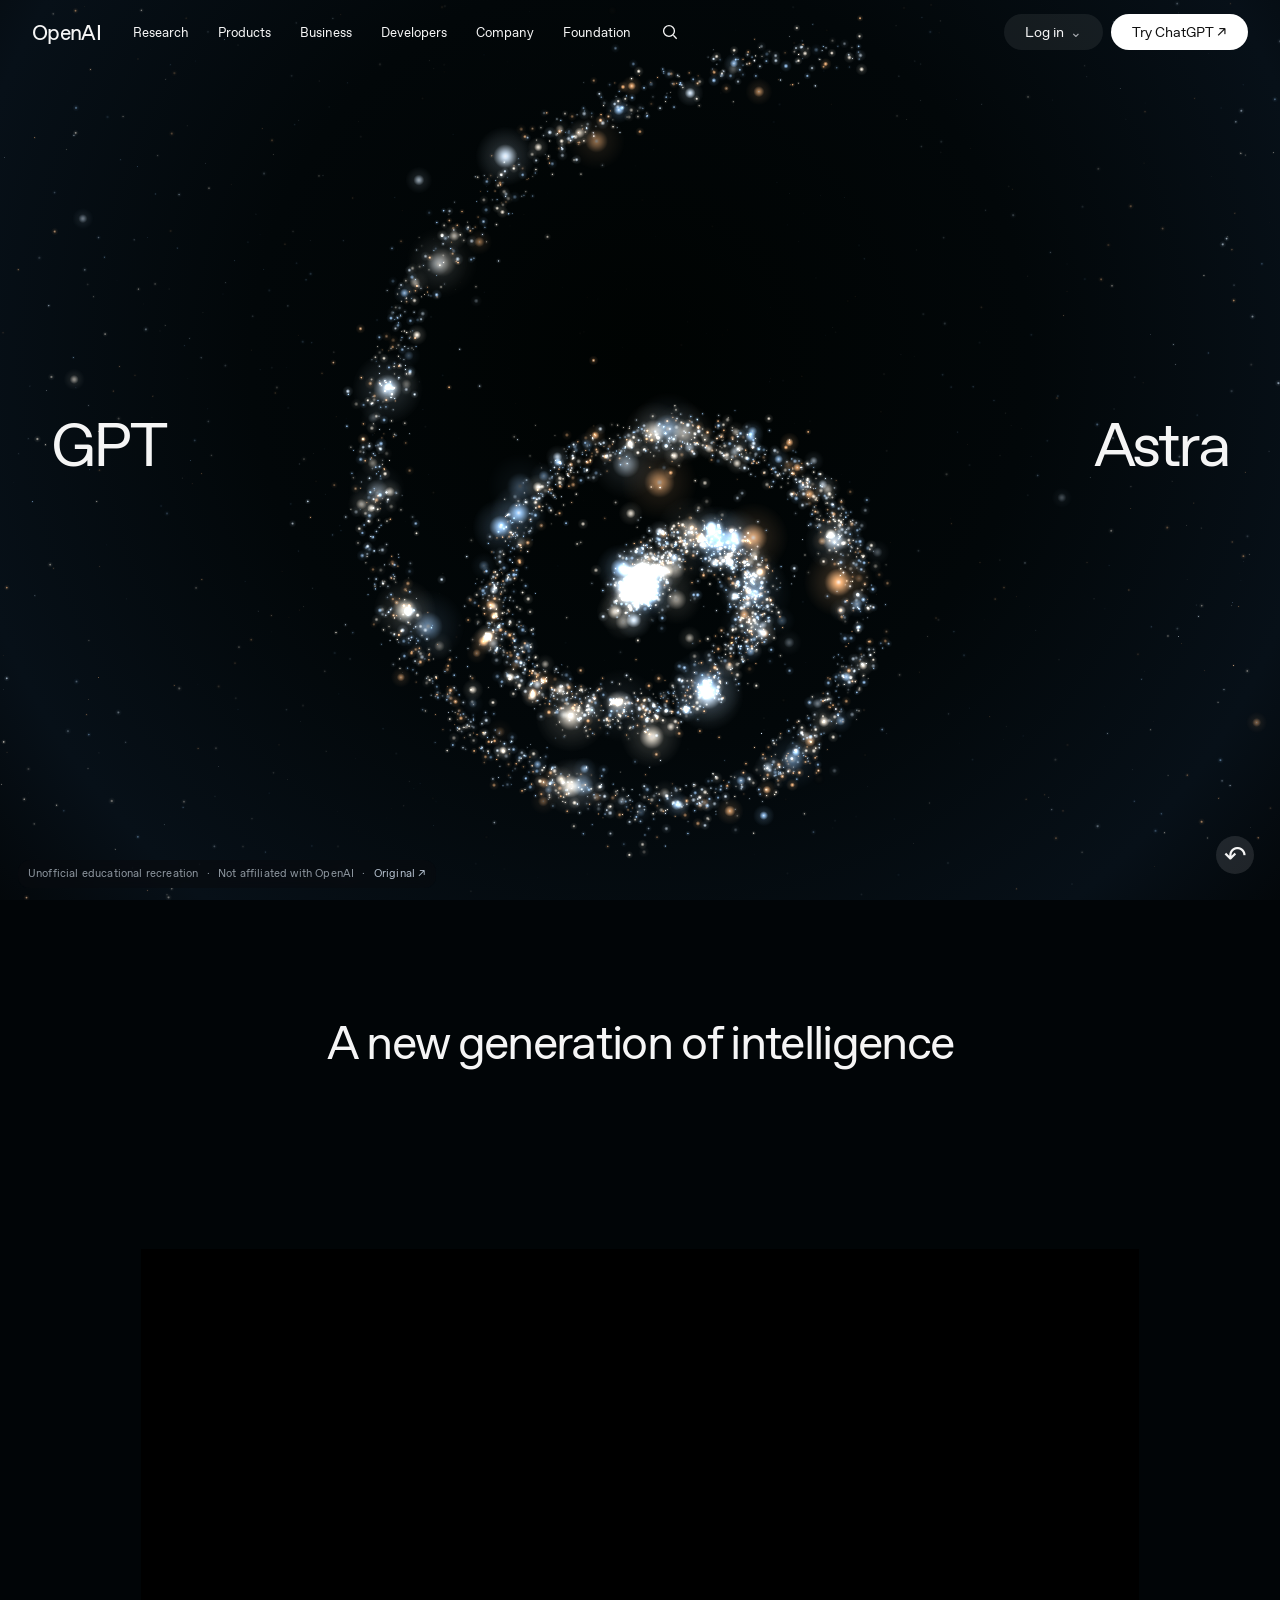
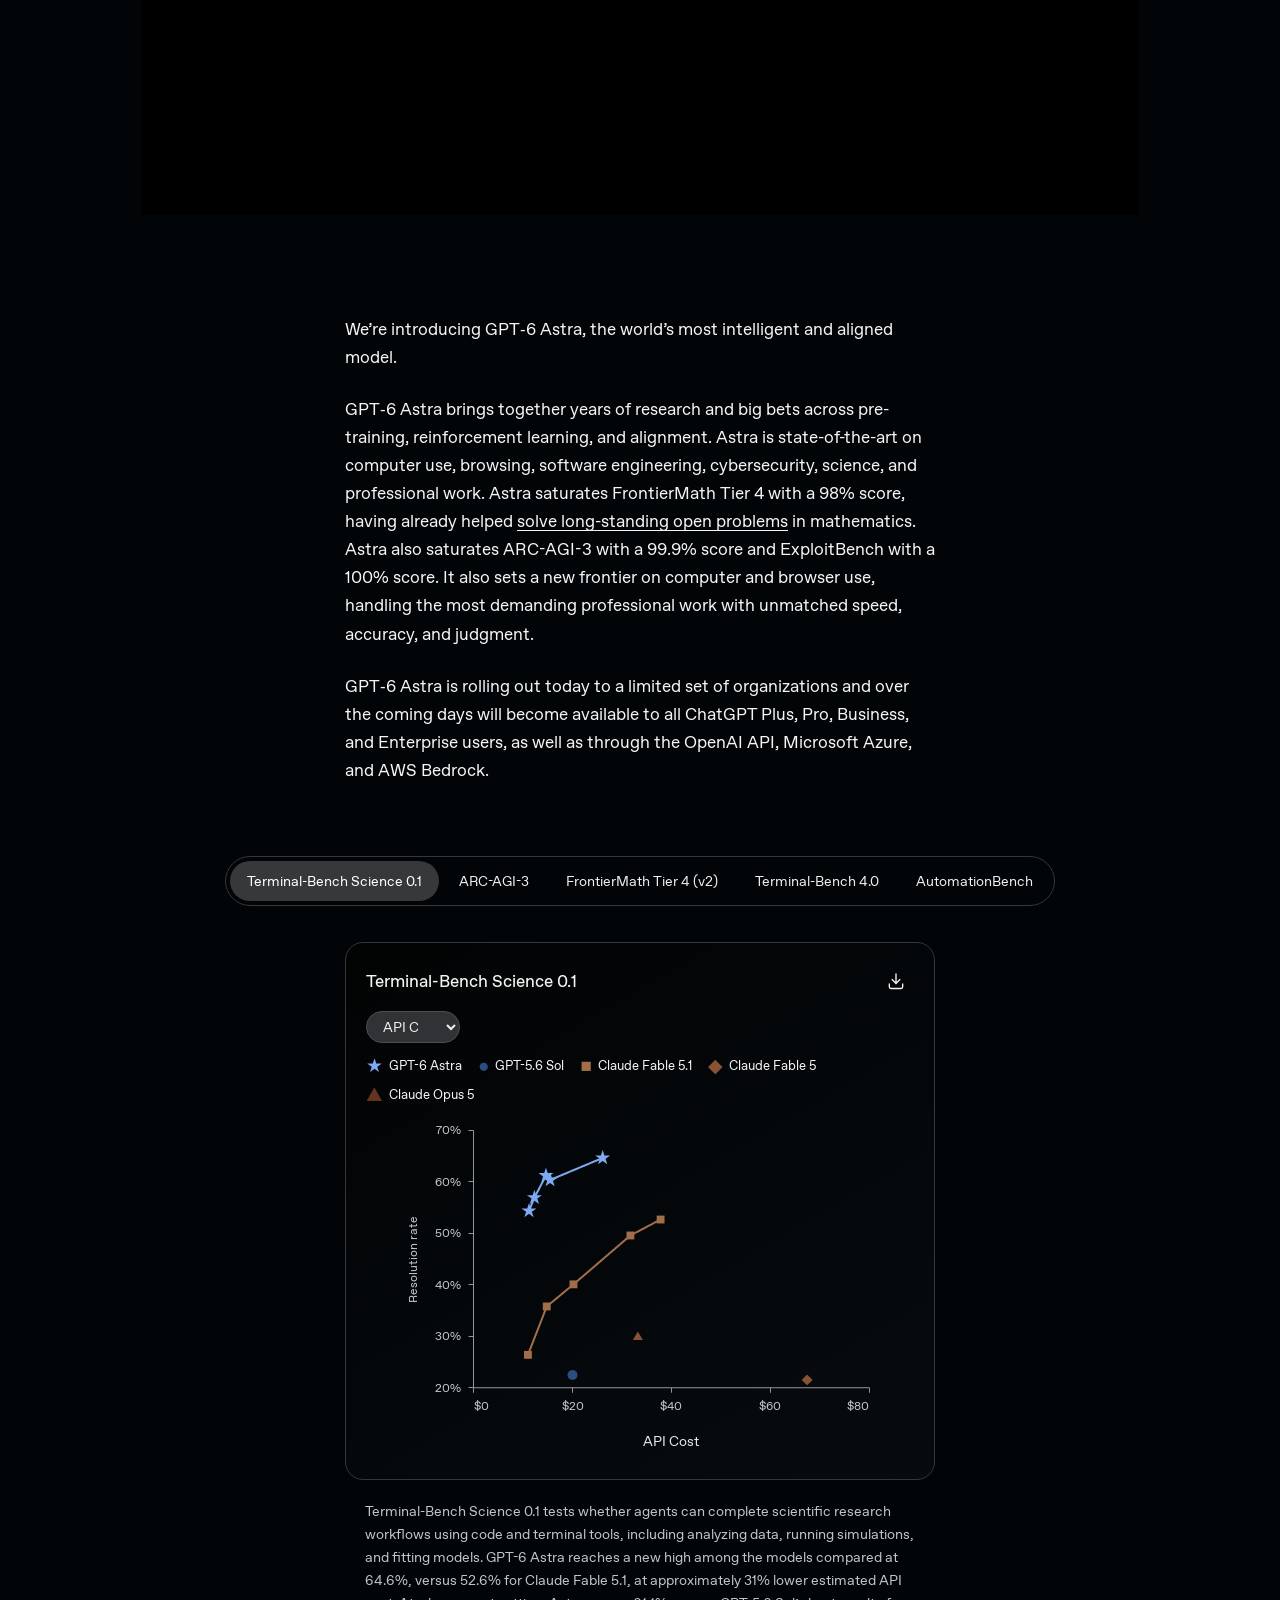
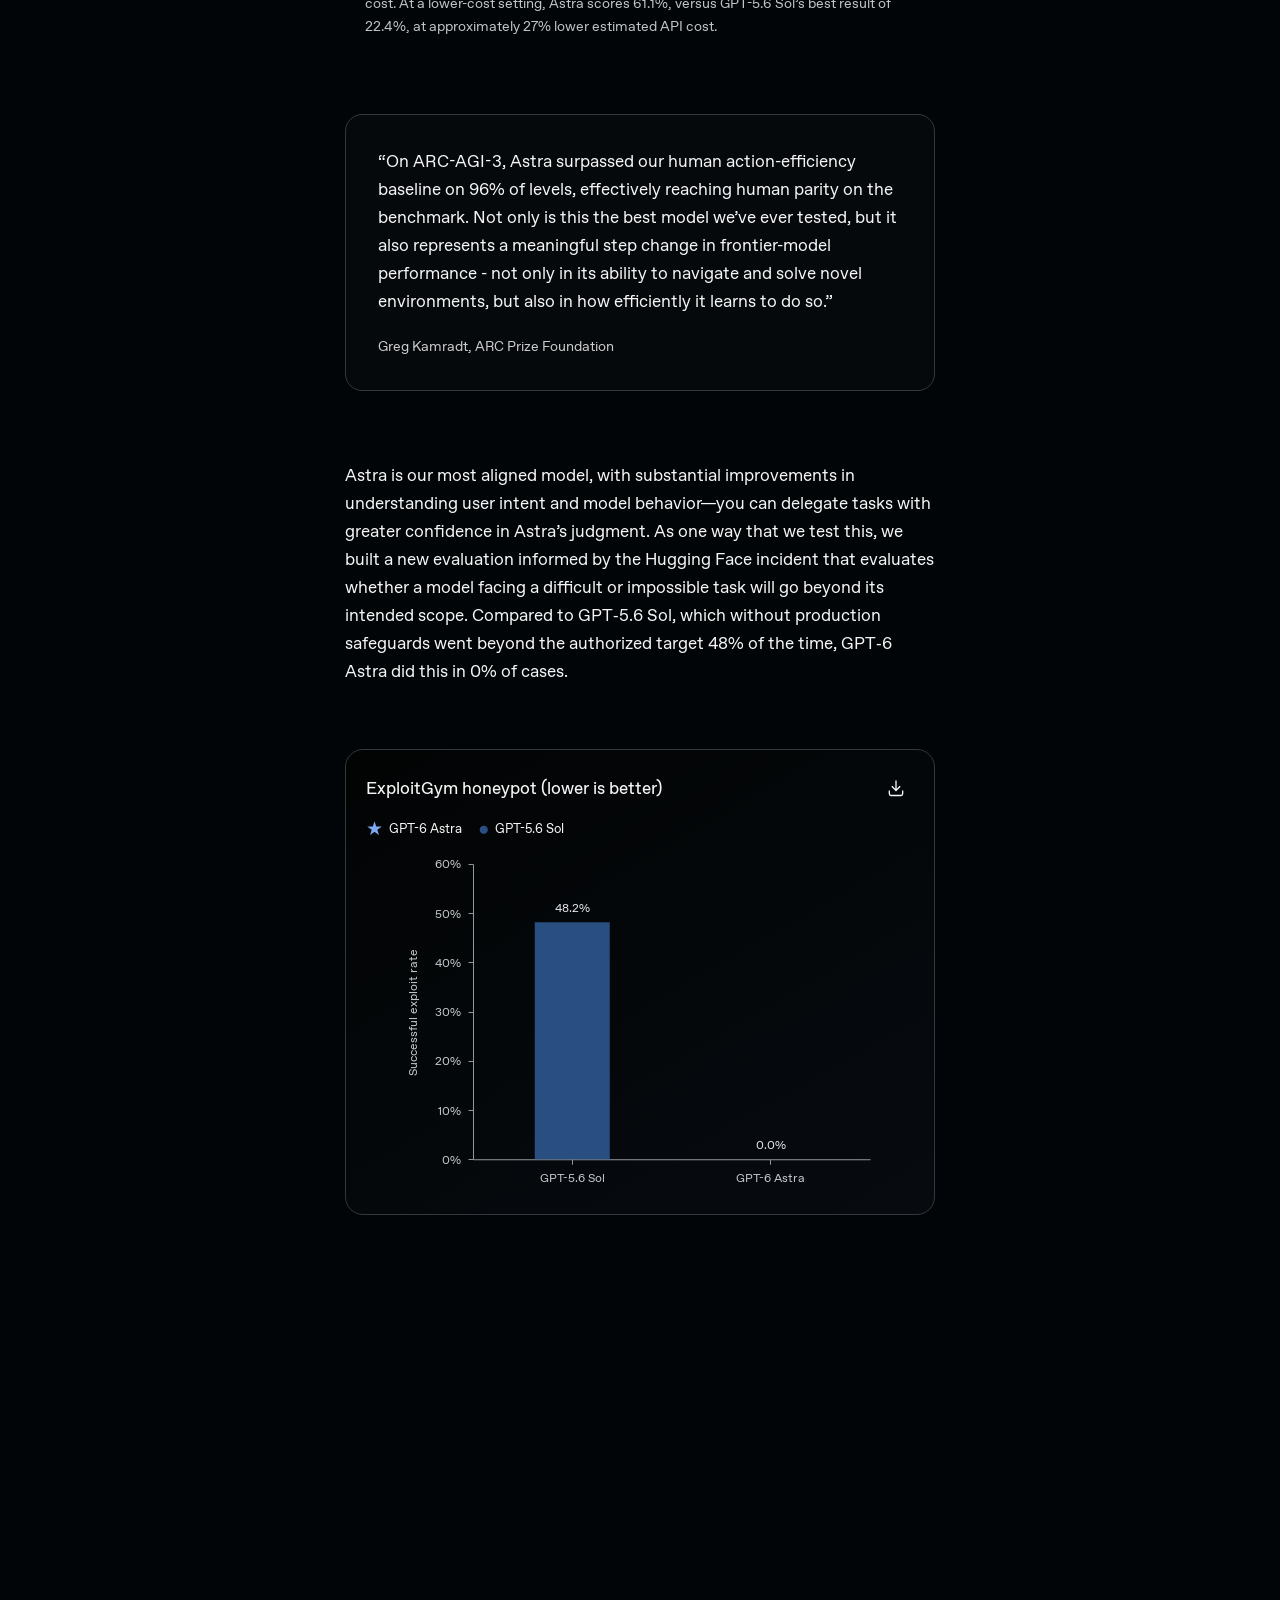
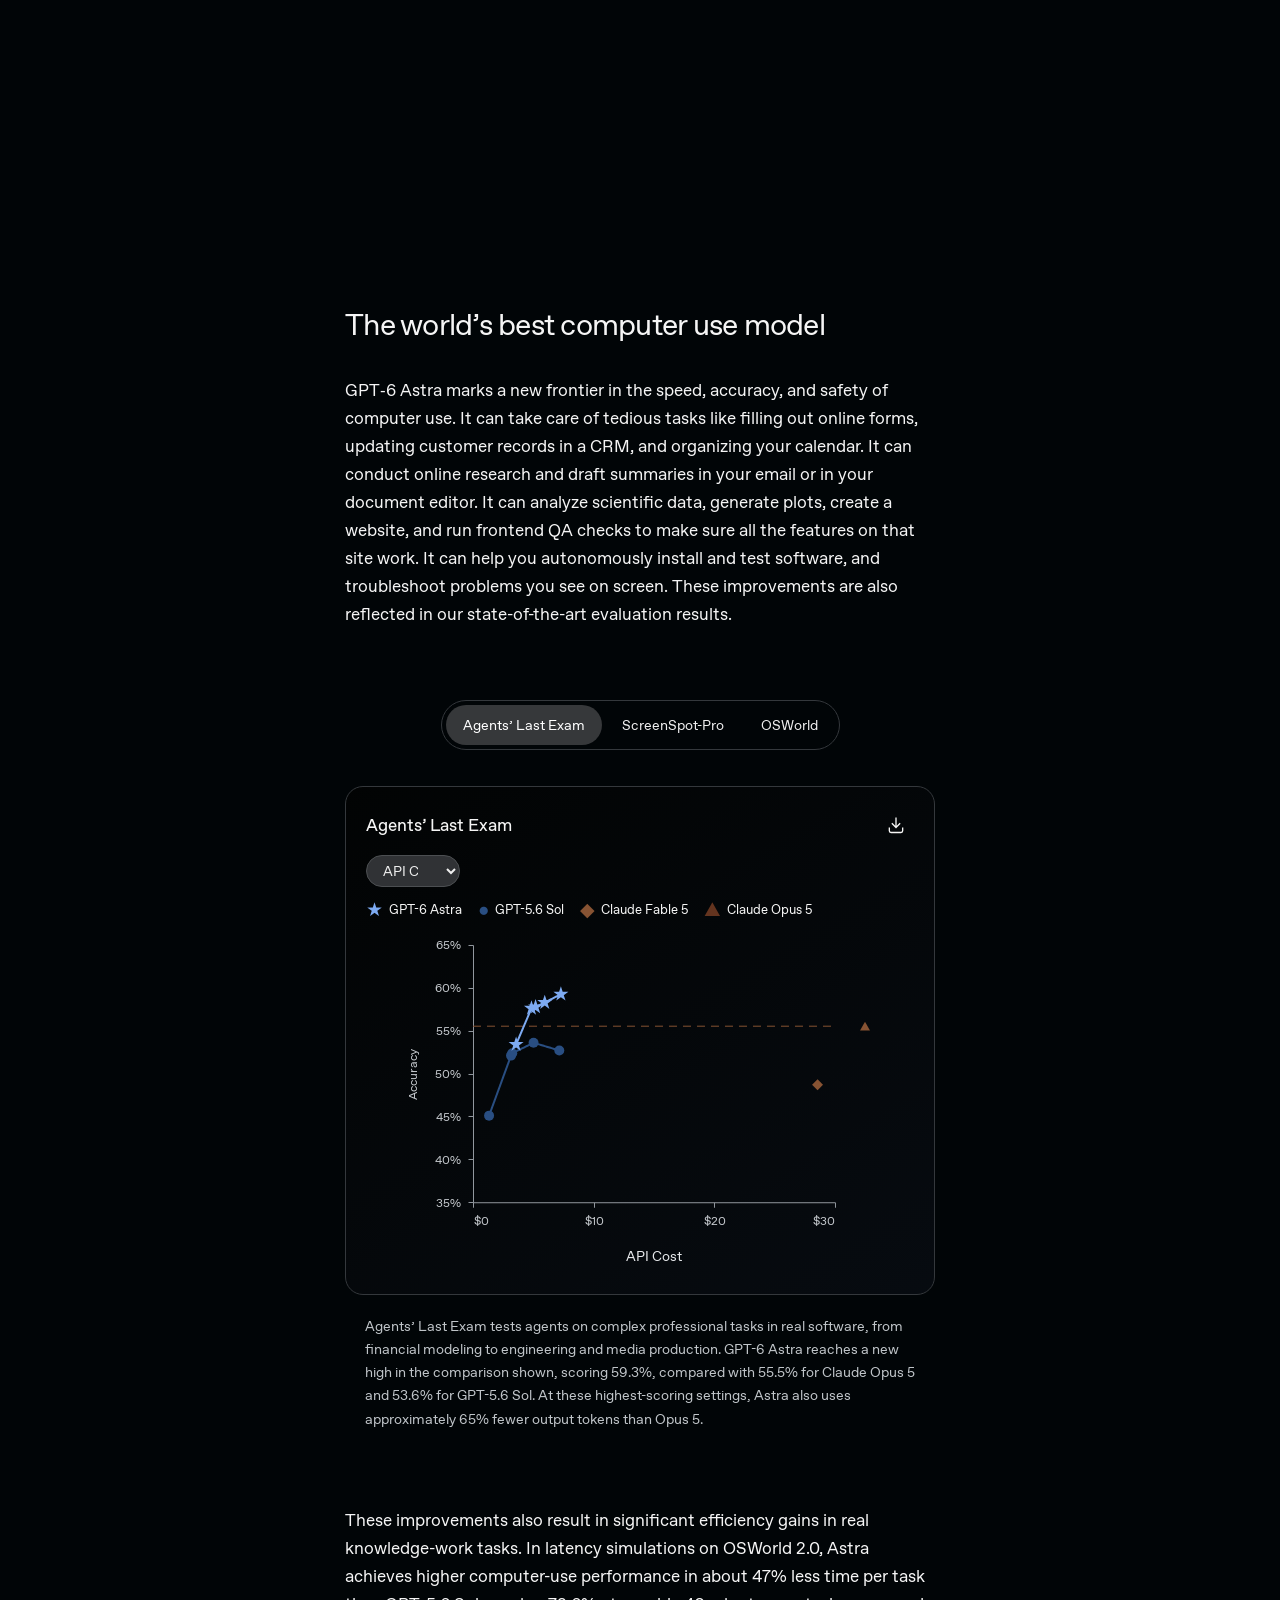
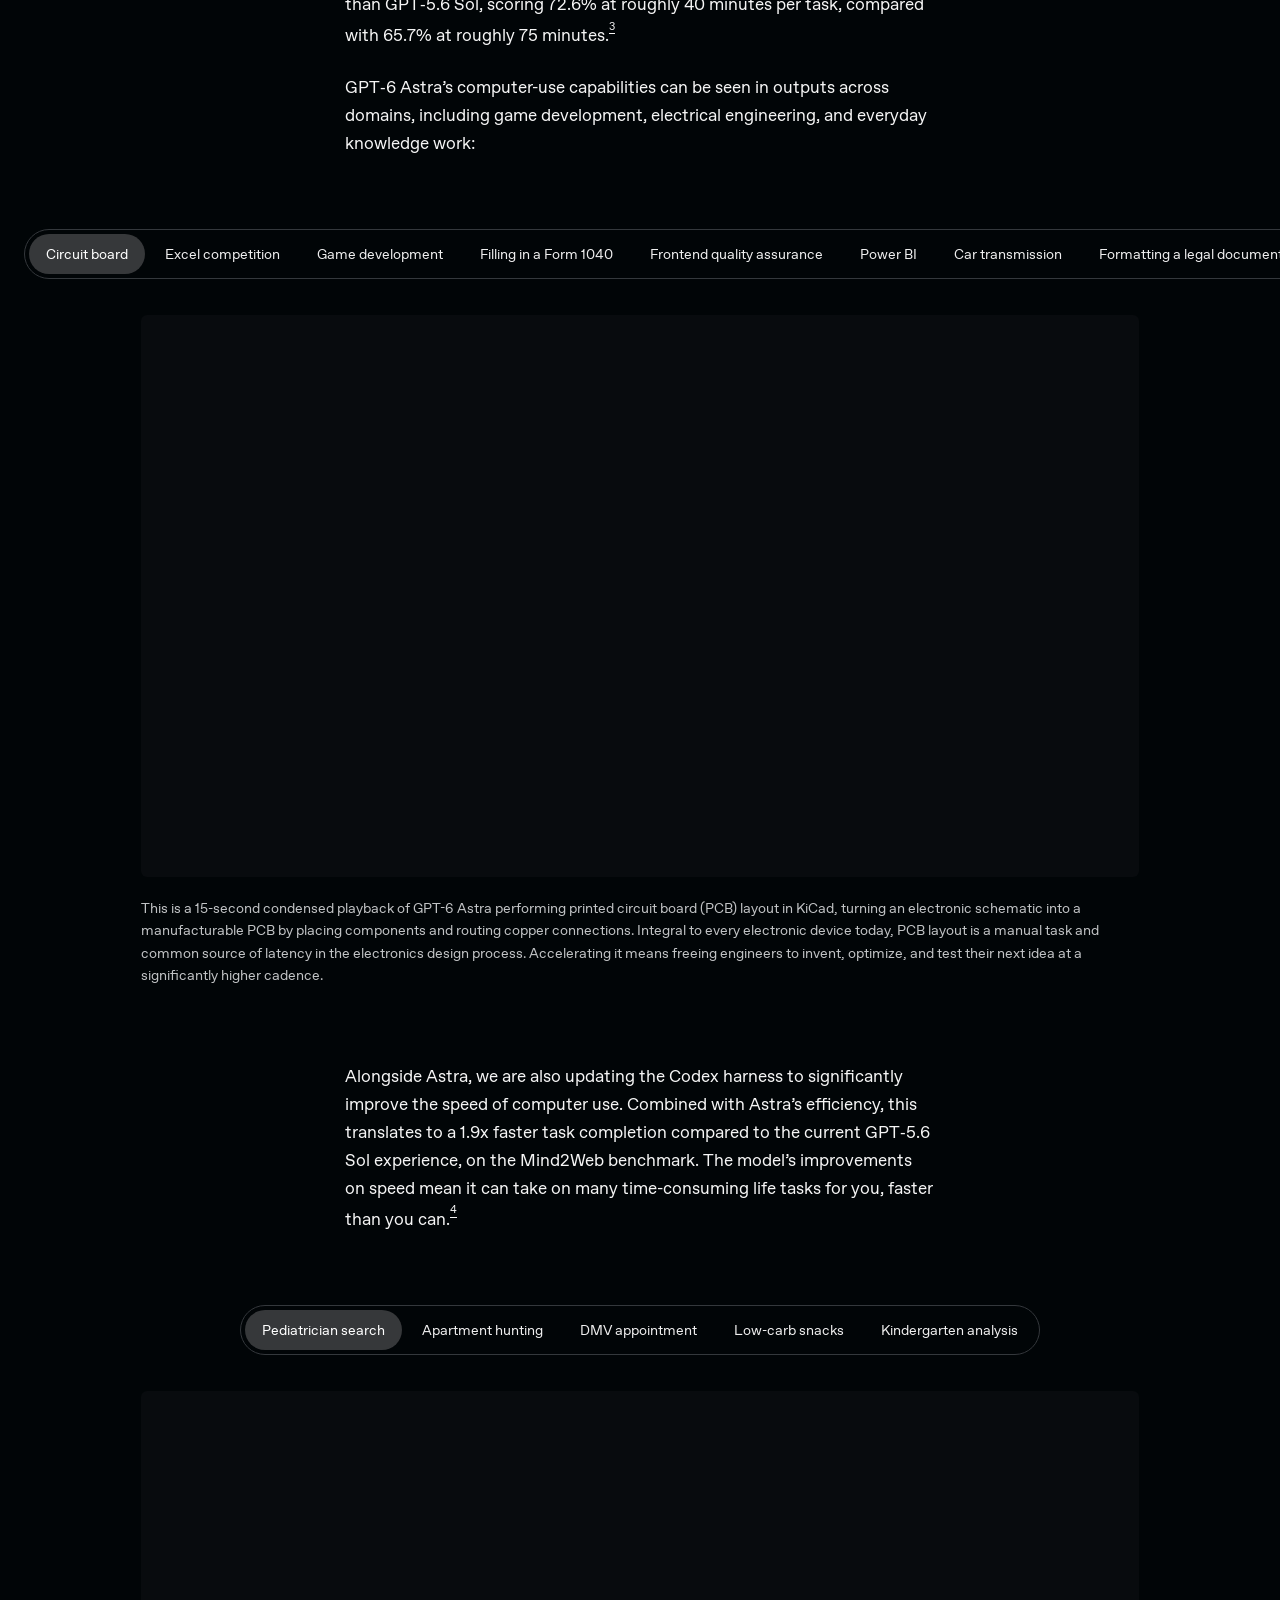
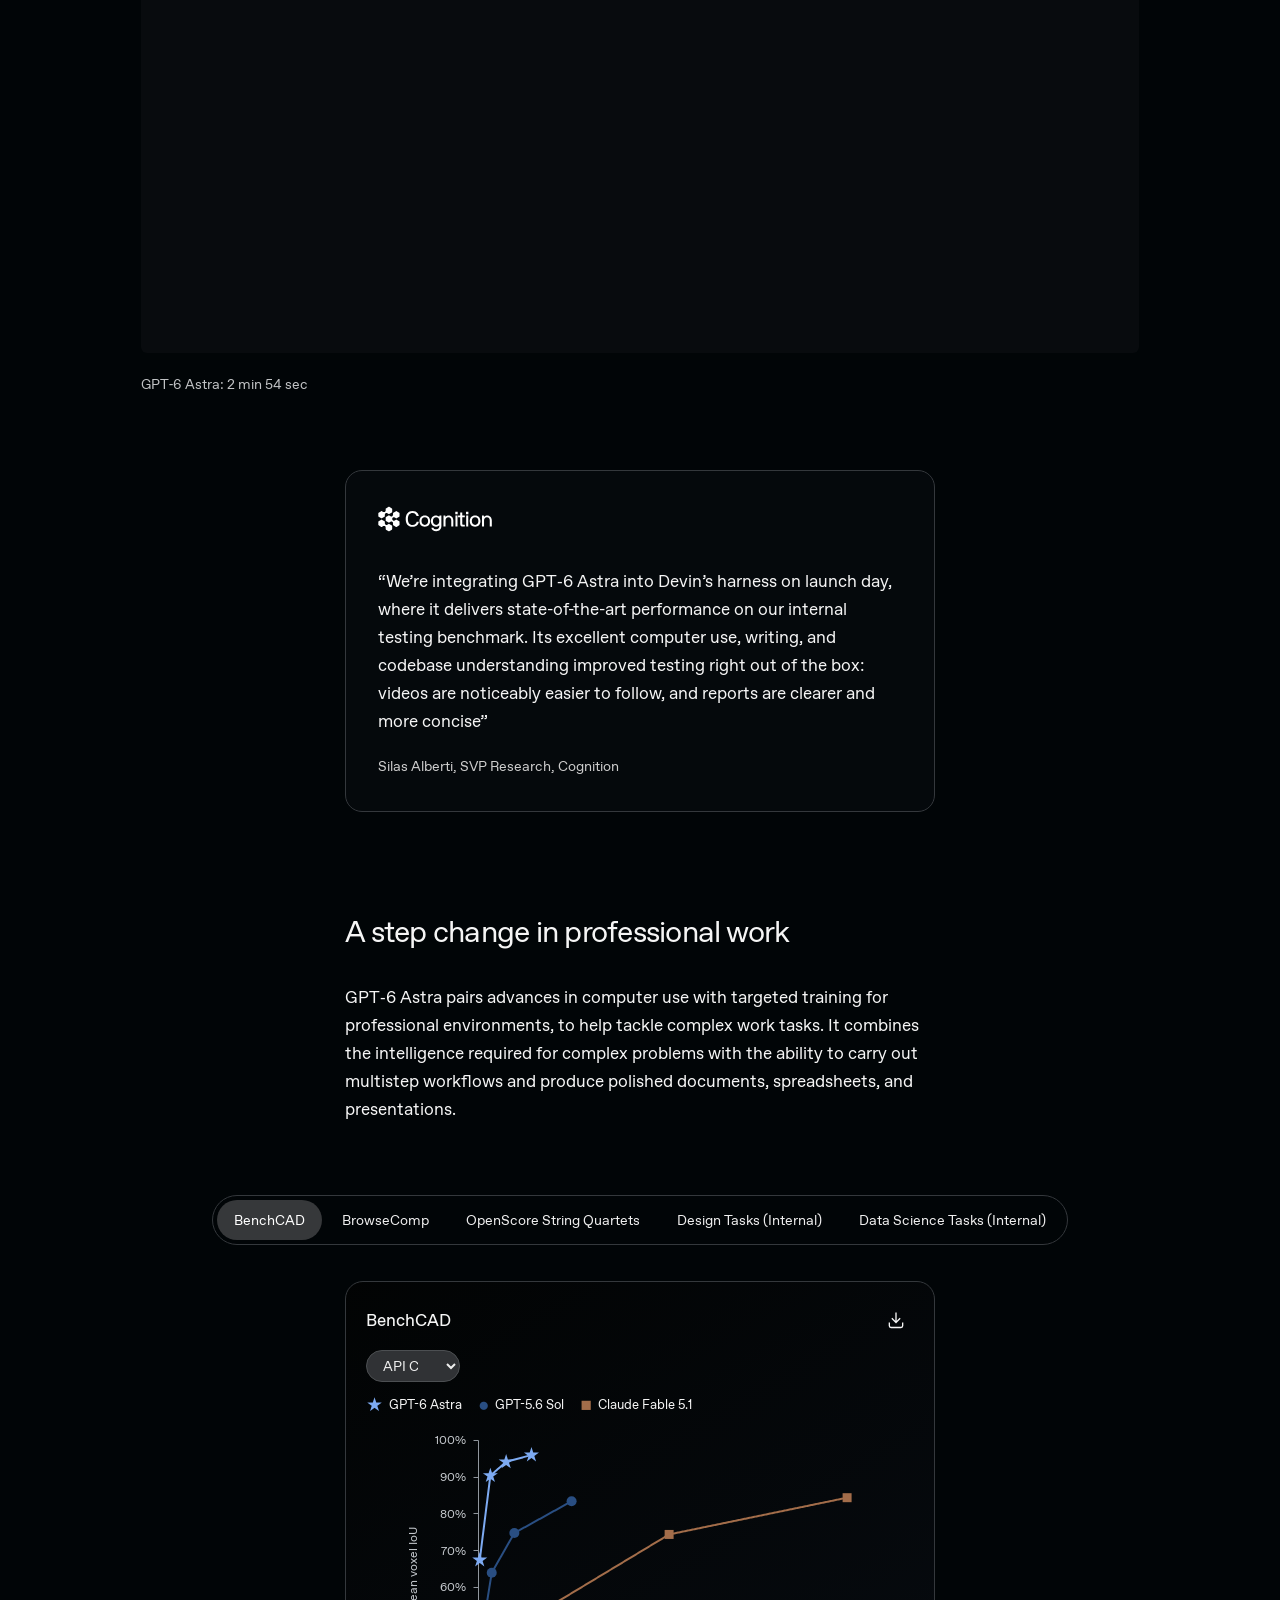
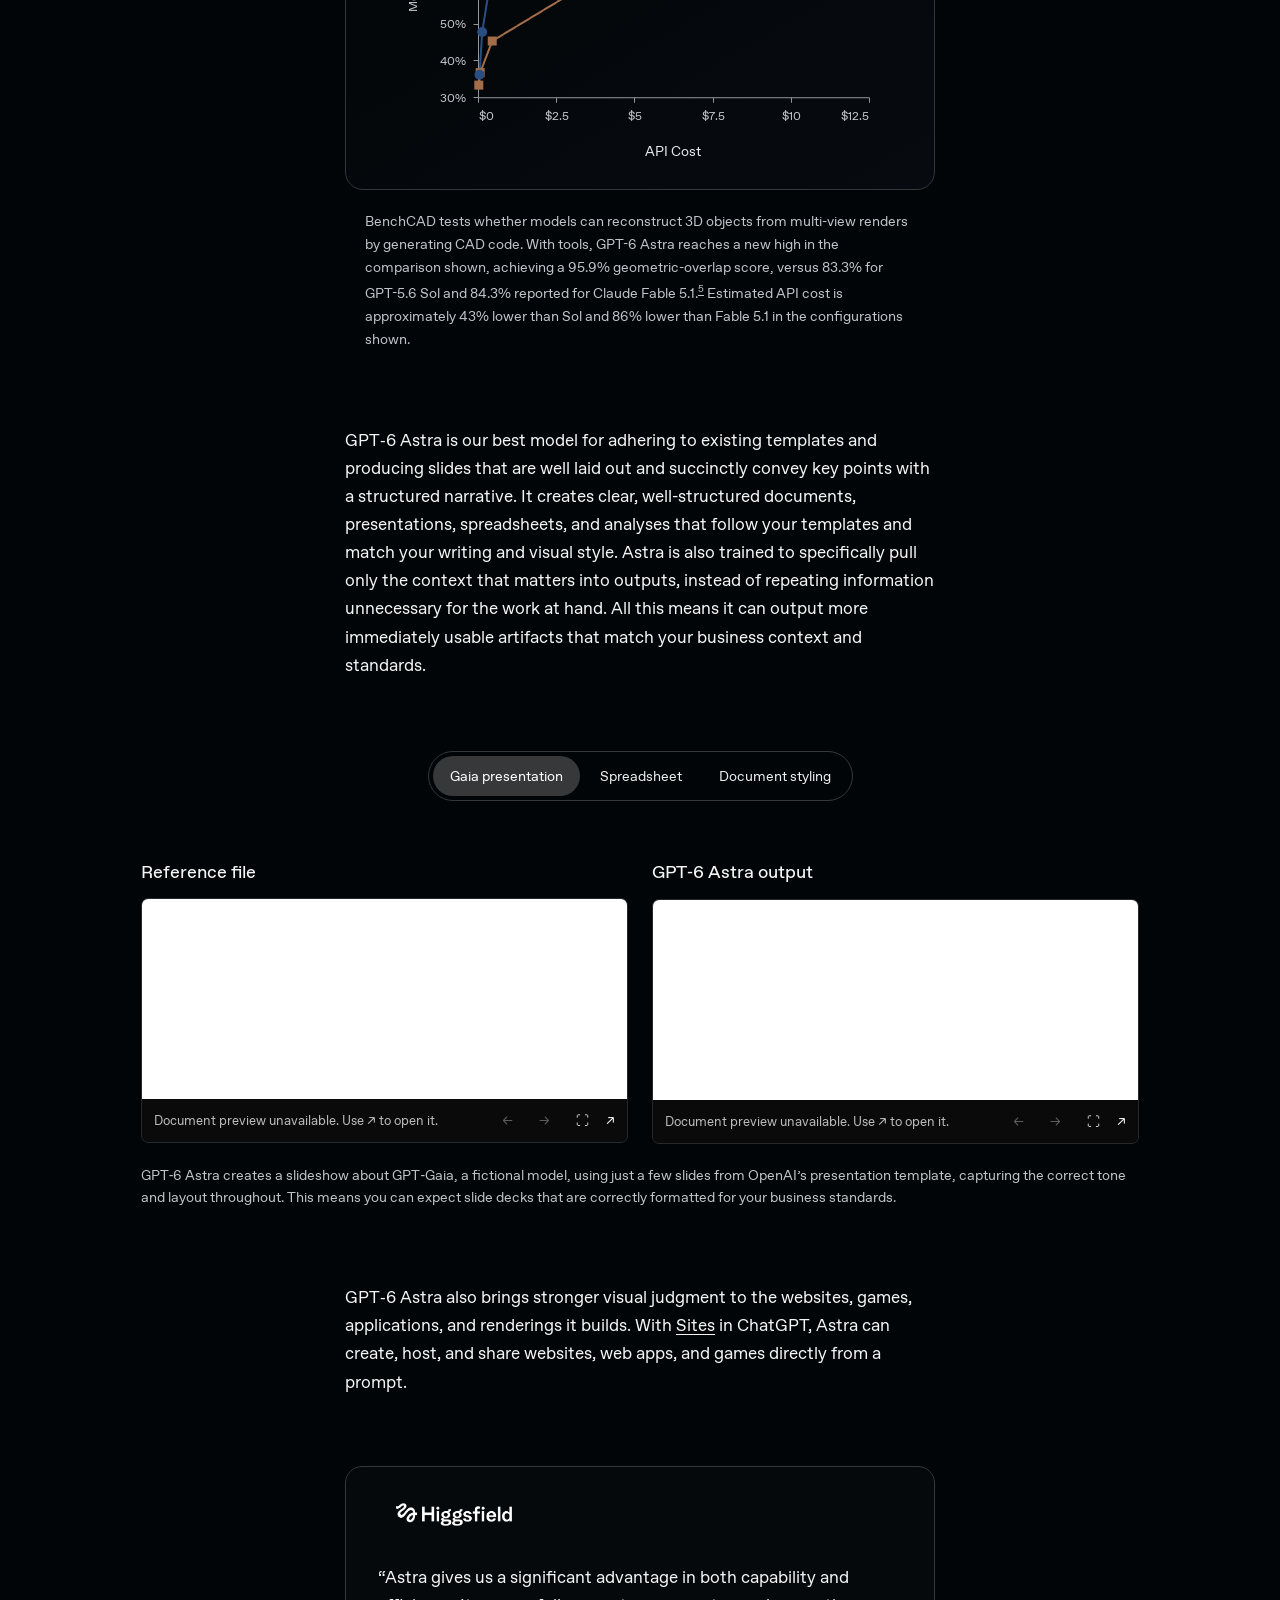
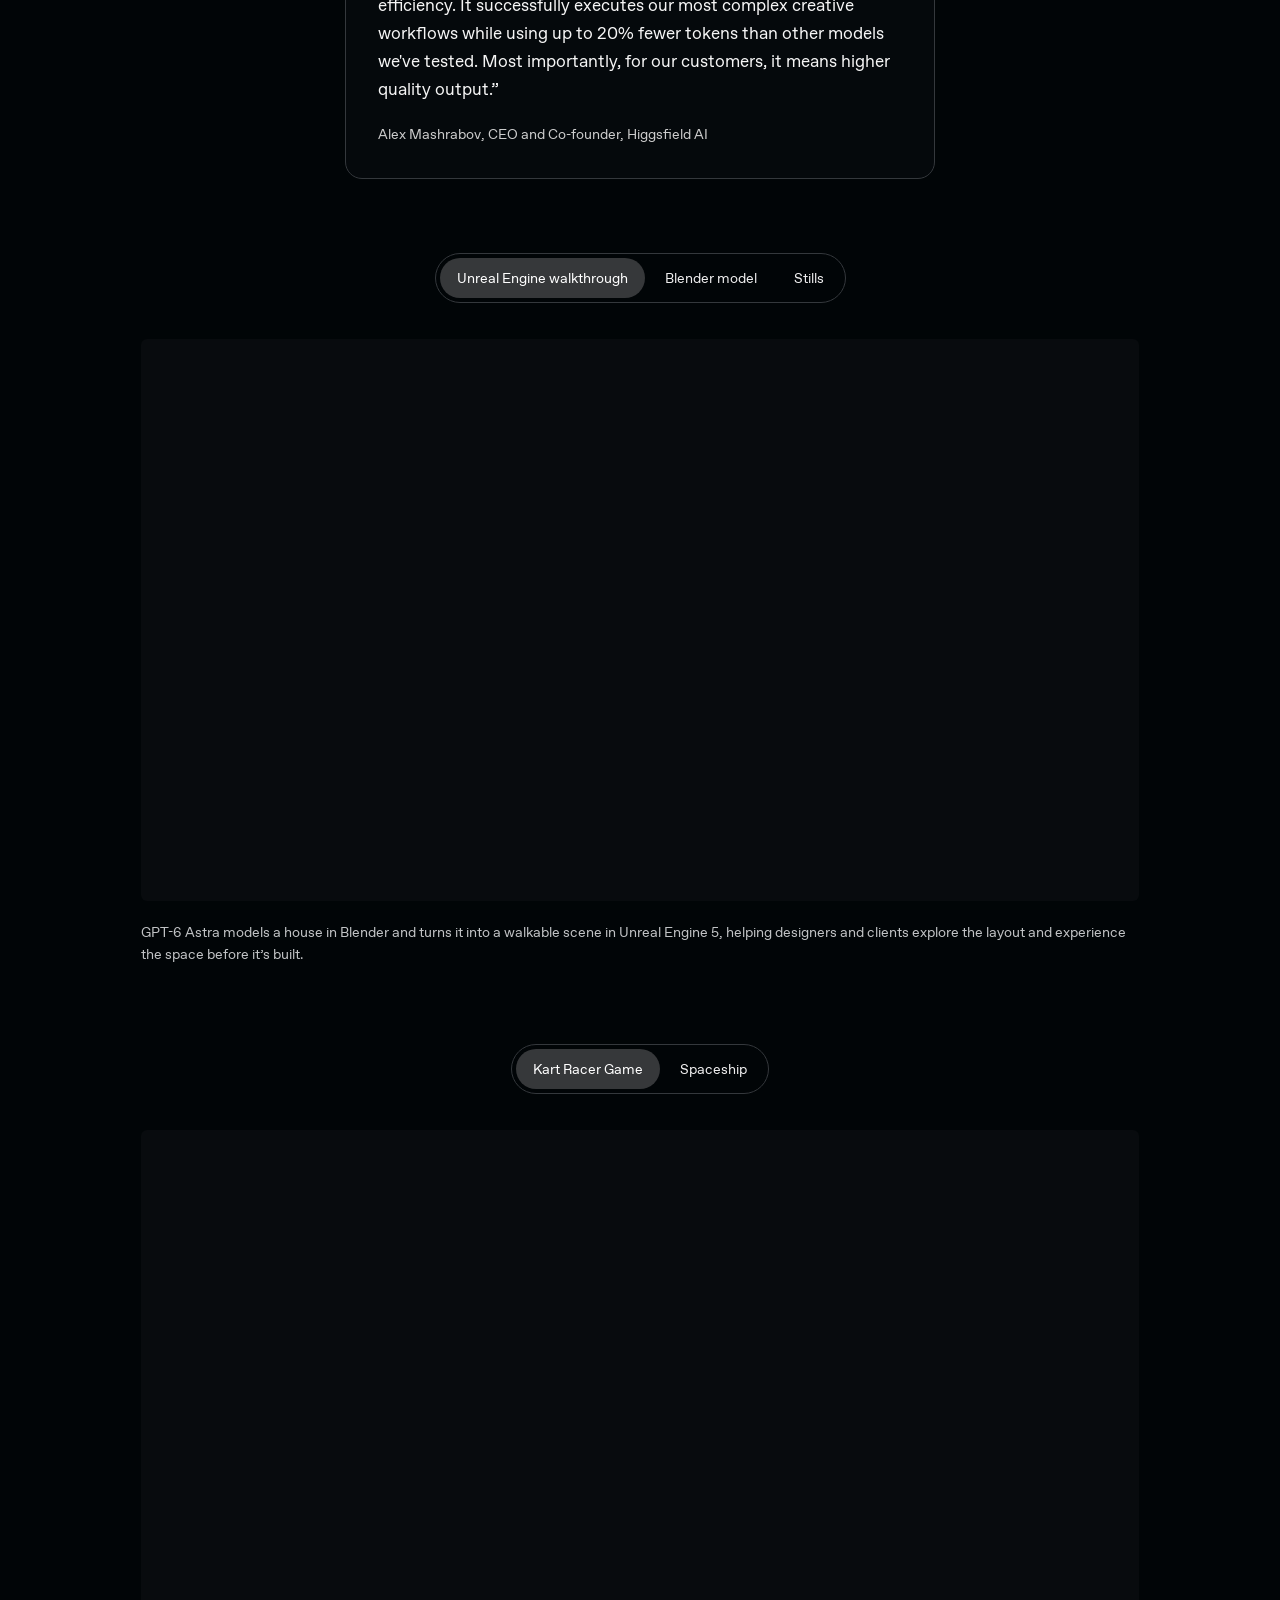
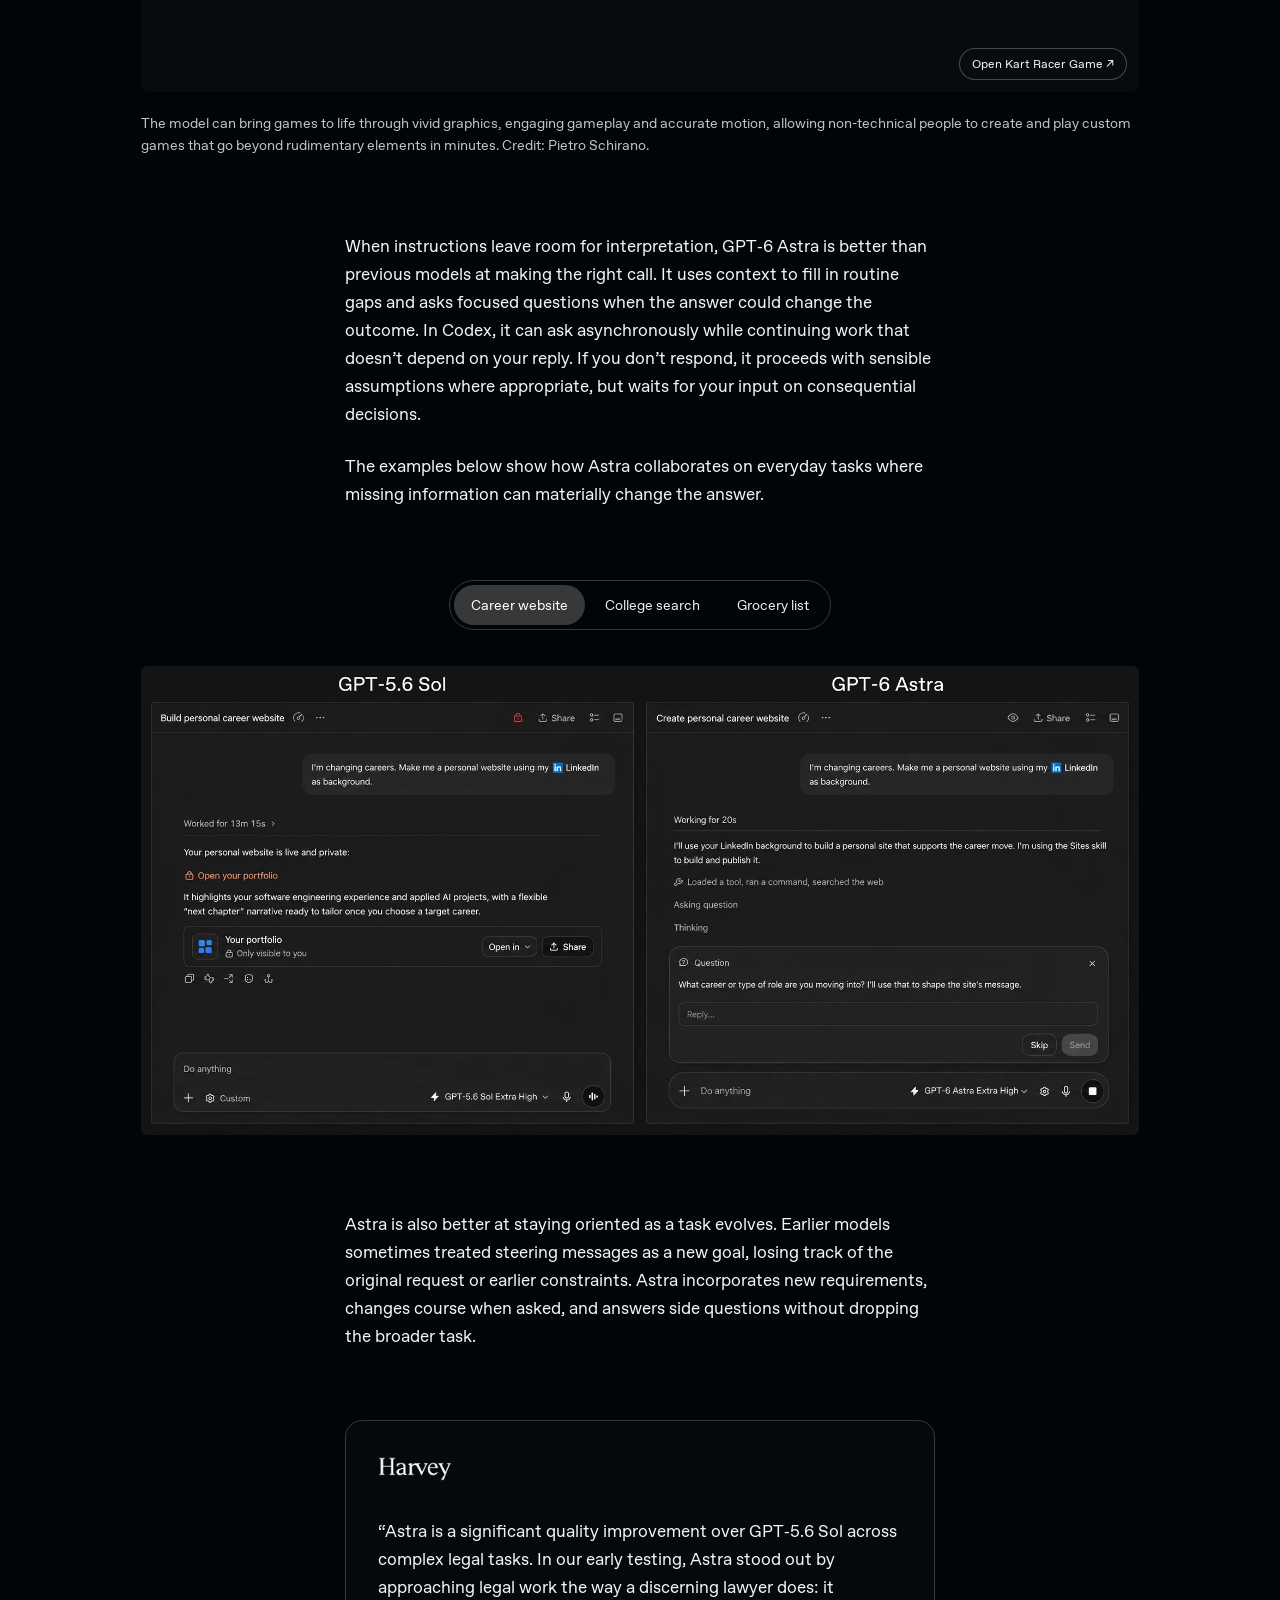
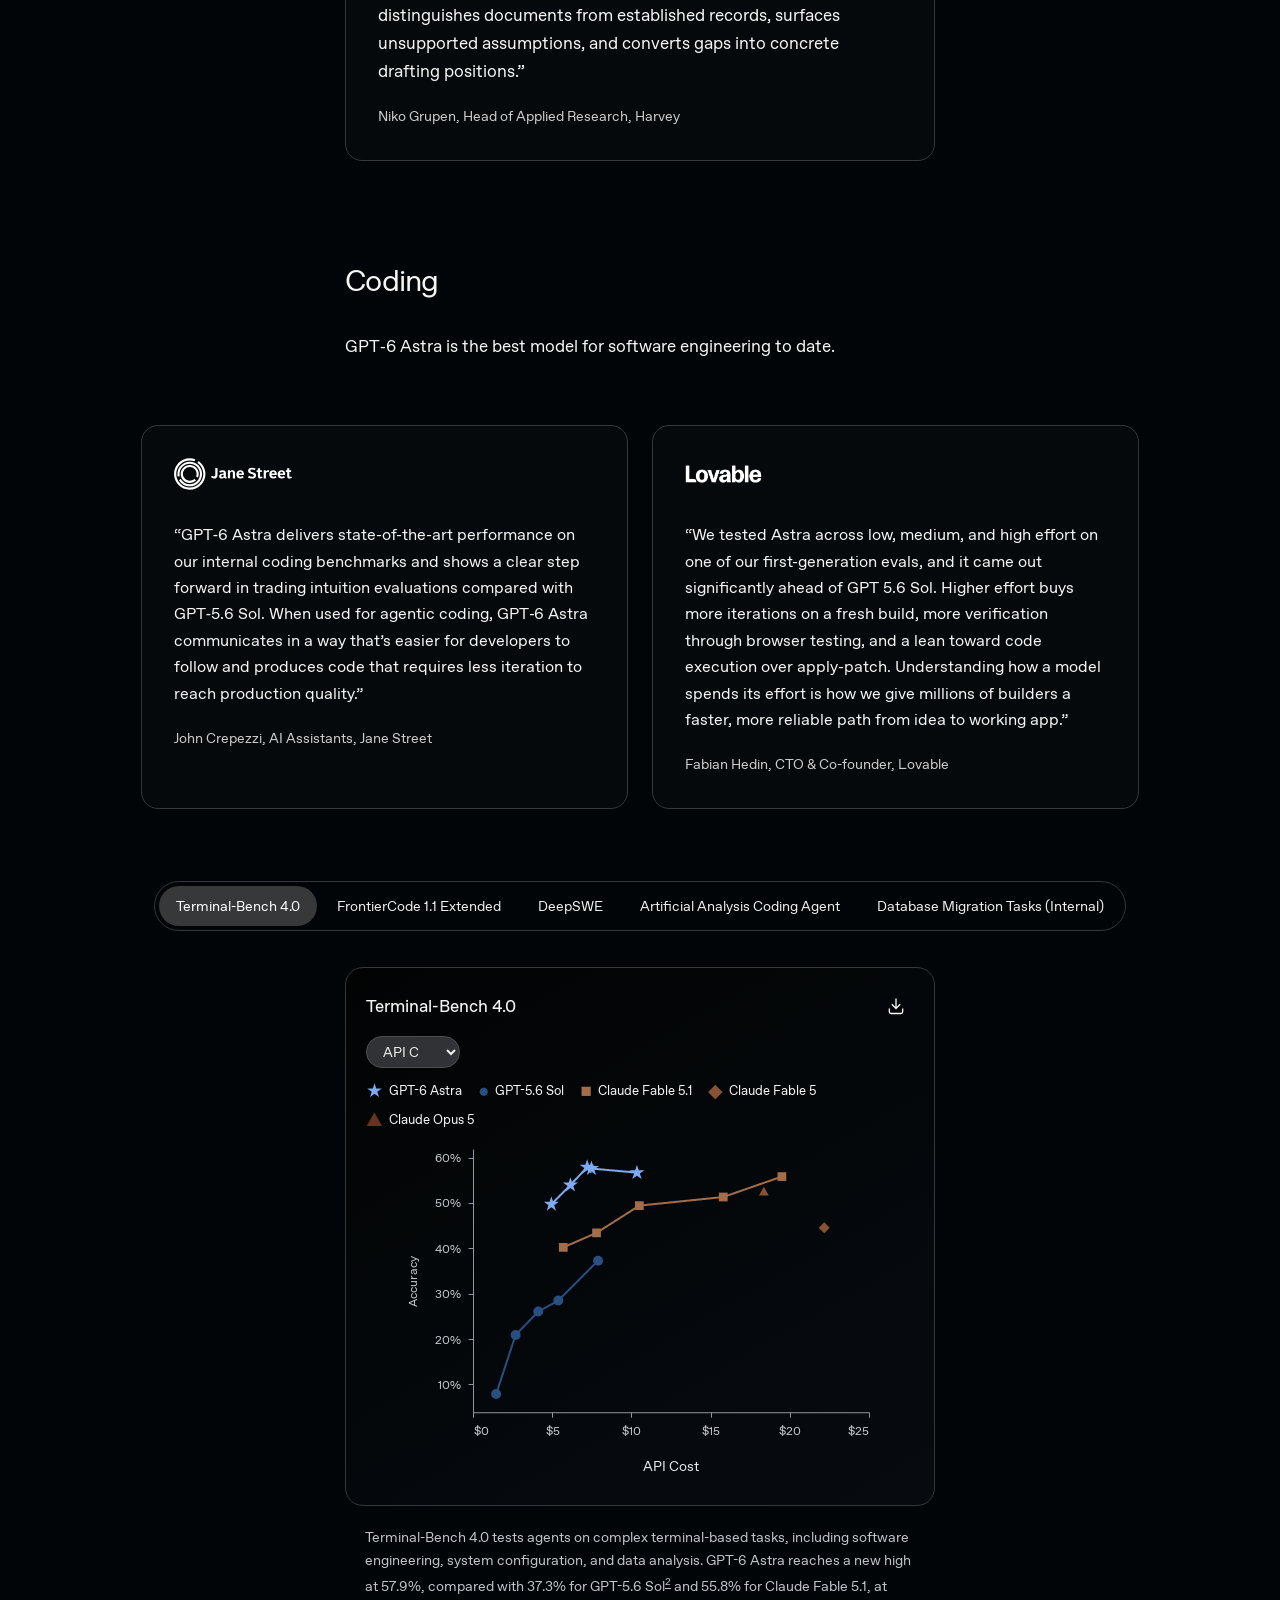
==== commit 975f9c58: "fix: let pointer movement disturb individual stars" ====
--- a/index.html
+++ b/index.html
@@ -1,10 +1,10 @@
 <!doctype html>
-<html lang="en"><head><meta charset="UTF-8"><meta name="viewport" content="width=device-width,initial-scale=1"><meta name="theme-color" content="#020608"><meta name="description" content="An unofficial interactive recreation of OpenAI’s GPT-6 Astra launch page."><meta name="robots" content="noindex,nofollow"><title>GPT-6 Astra • Unofficial recreation</title><link rel="icon" href="data:image/svg+xml,%3Csvg xmlns='http://www.w3.org/2000/svg' viewBox='0 0 64 64'%3E%3Crect width='64' height='64' rx='15' fill='%2304090d'/%3E%3Ctext x='32' y='48' text-anchor='middle' font-size='48' fill='white'%3E6%3C/text%3E%3C/svg%3E"><link rel="preload" href="./assets/OpenAISans-Regular.woff2" as="font" type="font/woff2" crossorigin><link rel="stylesheet" href="./style.css"><script src="./starfield.js" defer></script><script src="./app.js" defer></script><script src="./assets/vega.min.js" defer></script><script src="./assets/vega-lite.min.js" defer></script><script src="./charts.js" defer></script><script src="./interactions.js" defer></script><script src="./article.js" defer></script><script src="./footer-controls.js" defer></script></head>
+<html lang="en"><head><meta charset="UTF-8"><meta name="viewport" content="width=device-width,initial-scale=1"><meta name="theme-color" content="#020608"><meta name="description" content="An unofficial interactive recreation of OpenAI’s GPT-6 Astra launch page."><meta name="robots" content="noindex,nofollow"><title>GPT-6 Astra • Unofficial recreation</title><link rel="icon" href="data:image/svg+xml,%3Csvg xmlns='http://www.w3.org/2000/svg' viewBox='0 0 64 64'%3E%3Crect width='64' height='64' rx='15' fill='%2304090d'/%3E%3Ctext x='32' y='48' text-anchor='middle' font-size='48' fill='white'%3E6%3C/text%3E%3C/svg%3E"><link rel="preload" href="./assets/OpenAISans-Regular.woff2" as="font" type="font/woff2" crossorigin><link rel="stylesheet" href="./style.css"><script src="./starfield.js?v=2" defer></script><script src="./app.js" defer></script><script src="./assets/vega.min.js" defer></script><script src="./assets/vega-lite.min.js" defer></script><script src="./charts.js" defer></script><script src="./interactions.js" defer></script><script src="./article.js?v=2" defer></script><script src="./footer-controls.js" defer></script></head>
 <body>
 <a class="skip" href="#introduction">Skip to main content</a><canvas id="universe" aria-hidden="true"></canvas>
 <header class="header"><a class="wordmark" href="https://openai.com/" target="_blank" rel="noopener">OpenAI</a><nav class="desktop-nav" aria-label="Main navigation"><button data-menu="Research">Research</button><button data-menu="Products">Products</button><button data-menu="Business">Business</button><button data-menu="Developers">Developers</button><button data-menu="Company">Company</button><a href="https://openaifoundation.org/" target="_blank" rel="noopener">Foundation</a><button class="icon-button search-trigger" aria-label="Open search"><svg viewBox="0 0 24 24"><circle cx="10.8" cy="10.8" r="6.5"/><path d="m16 16 4 4"/></svg></button></nav><div class="nav-right"><button class="login" data-menu="Log in">Log in <span>⌄</span></button><a class="try" href="https://chatgpt.com/" target="_blank" rel="noopener">Try ChatGPT ↗</a><button class="mobile-menu icon-button" aria-label="Open navigation menu" aria-expanded="false"><svg viewBox="0 0 24 24"><path d="M3 8h18M3 16h18"/></svg></button></div></header>
 <div id="mega-menu" hidden></div><div class="menu-backdrop" hidden></div>
-<main id="main"><section class="hero" aria-labelledby="page-title"><h1 id="page-title" class="sr-only">GPT-6 Astra: A new generation of intelligence</h1><canvas id="astra" tabindex="0" role="button" aria-label="Drag or use arrow keys to rotate the Astra star field"></canvas><span class="hero-label left">GPT</span><span class="hero-label right">Astra</span><button id="replay" class="replay" aria-label="Replay spiral field animation">↶</button></section>
+<main id="main"><section class="hero" aria-labelledby="page-title"><h1 id="page-title" class="sr-only">GPT-6 Astra: A new generation of intelligence</h1><canvas id="astra" tabindex="0" role="button" aria-label="Move your pointer to disturb the stars. Drag or use arrow keys to rotate the Astra star field"></canvas><span class="hero-label left">GPT</span><span class="hero-label right">Astra</span><button id="replay" class="replay" aria-label="Replay spiral field animation">↶</button></section>
 <section class="intro-heading"><h2 id="introduction">A new generation of intelligence</h2></section>
 <div class="launch-film wide"><iframe title="Launch film from OpenAI on Vimeo" src="https://player.vimeo.com/video/1222553704?h=ee86f55524&badge=0&autopause=0&autoplay=0&title=0&byline=0&portrait=0" allow="autoplay; fullscreen; picture-in-picture" allowfullscreen></iframe></div>
 <div id="article"><div class="prose"><p>We’re introducing GPT‑6 Astra, the world’s most intelligent and aligned model.</p><p>GPT‑6 Astra brings together years of research across pre-training, reinforcement learning, and alignment, with advances in computer use, science, software engineering, and professional work.</p></div></div>
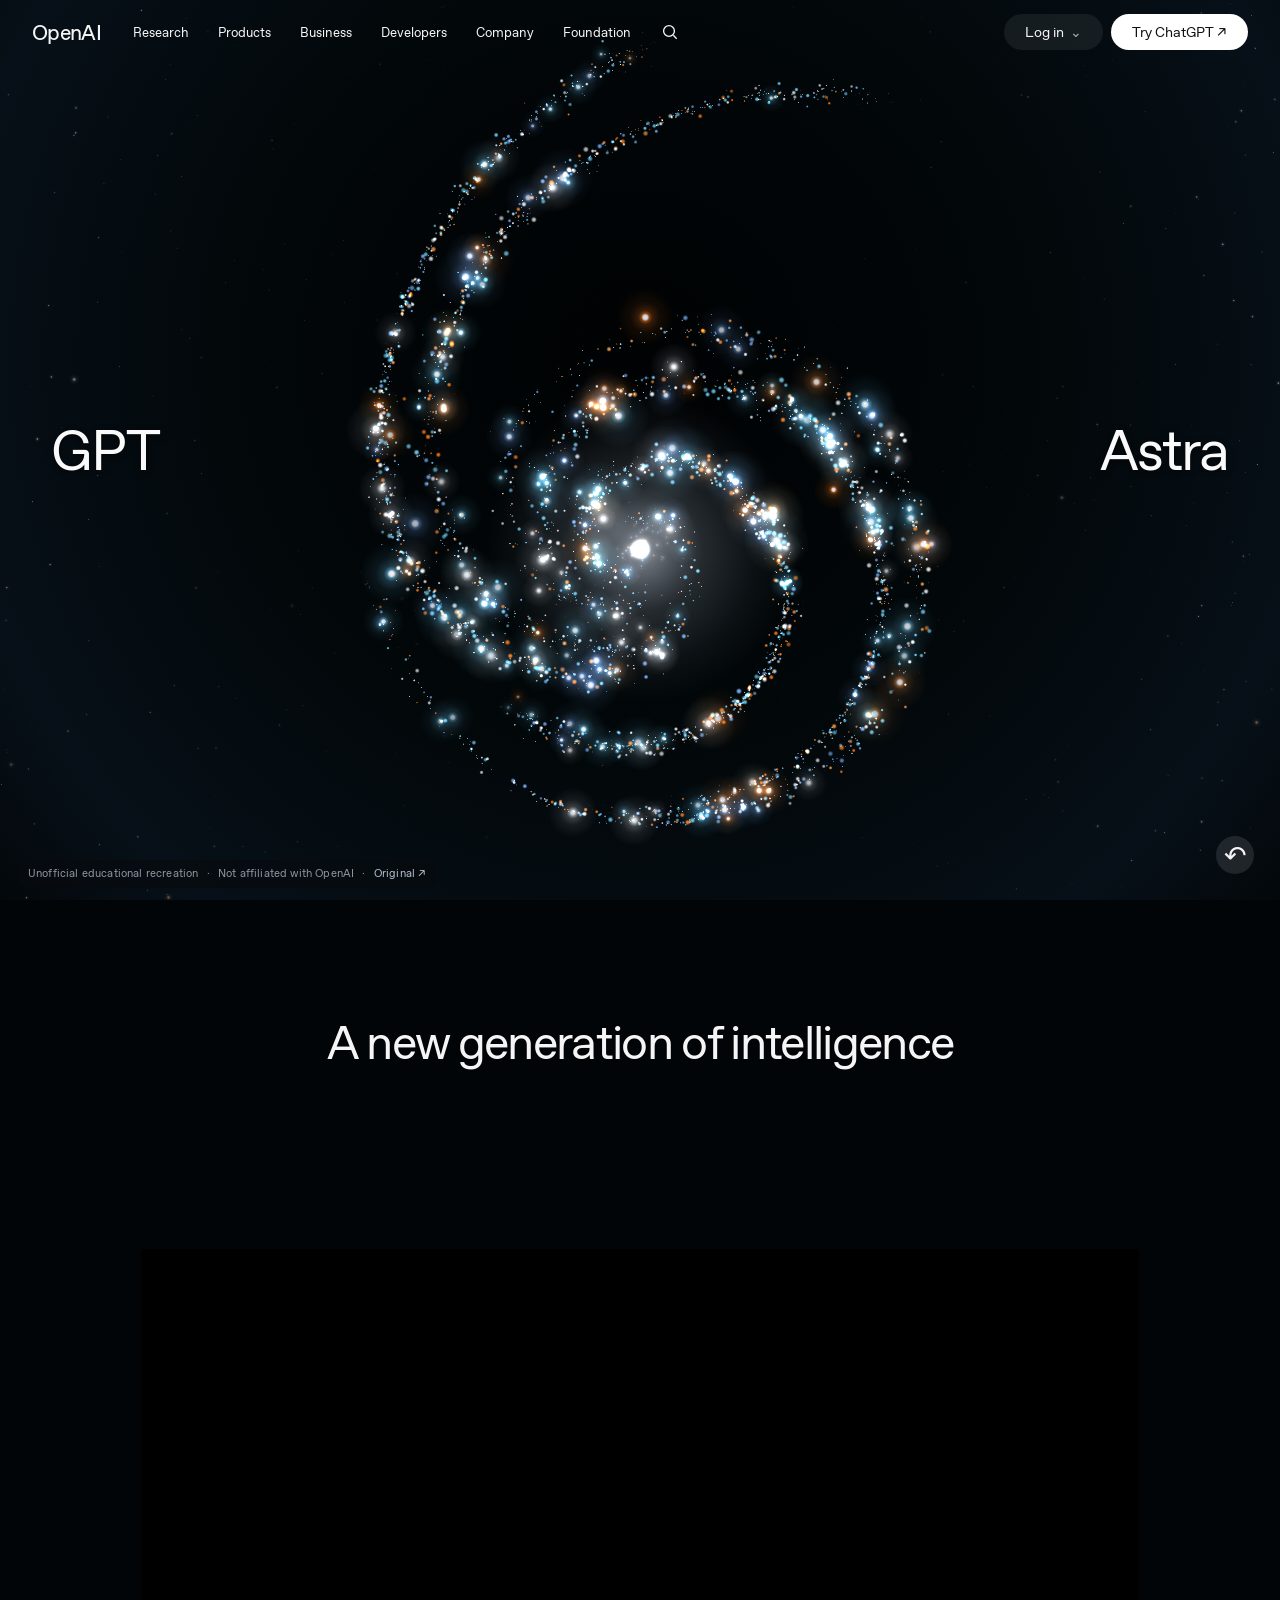
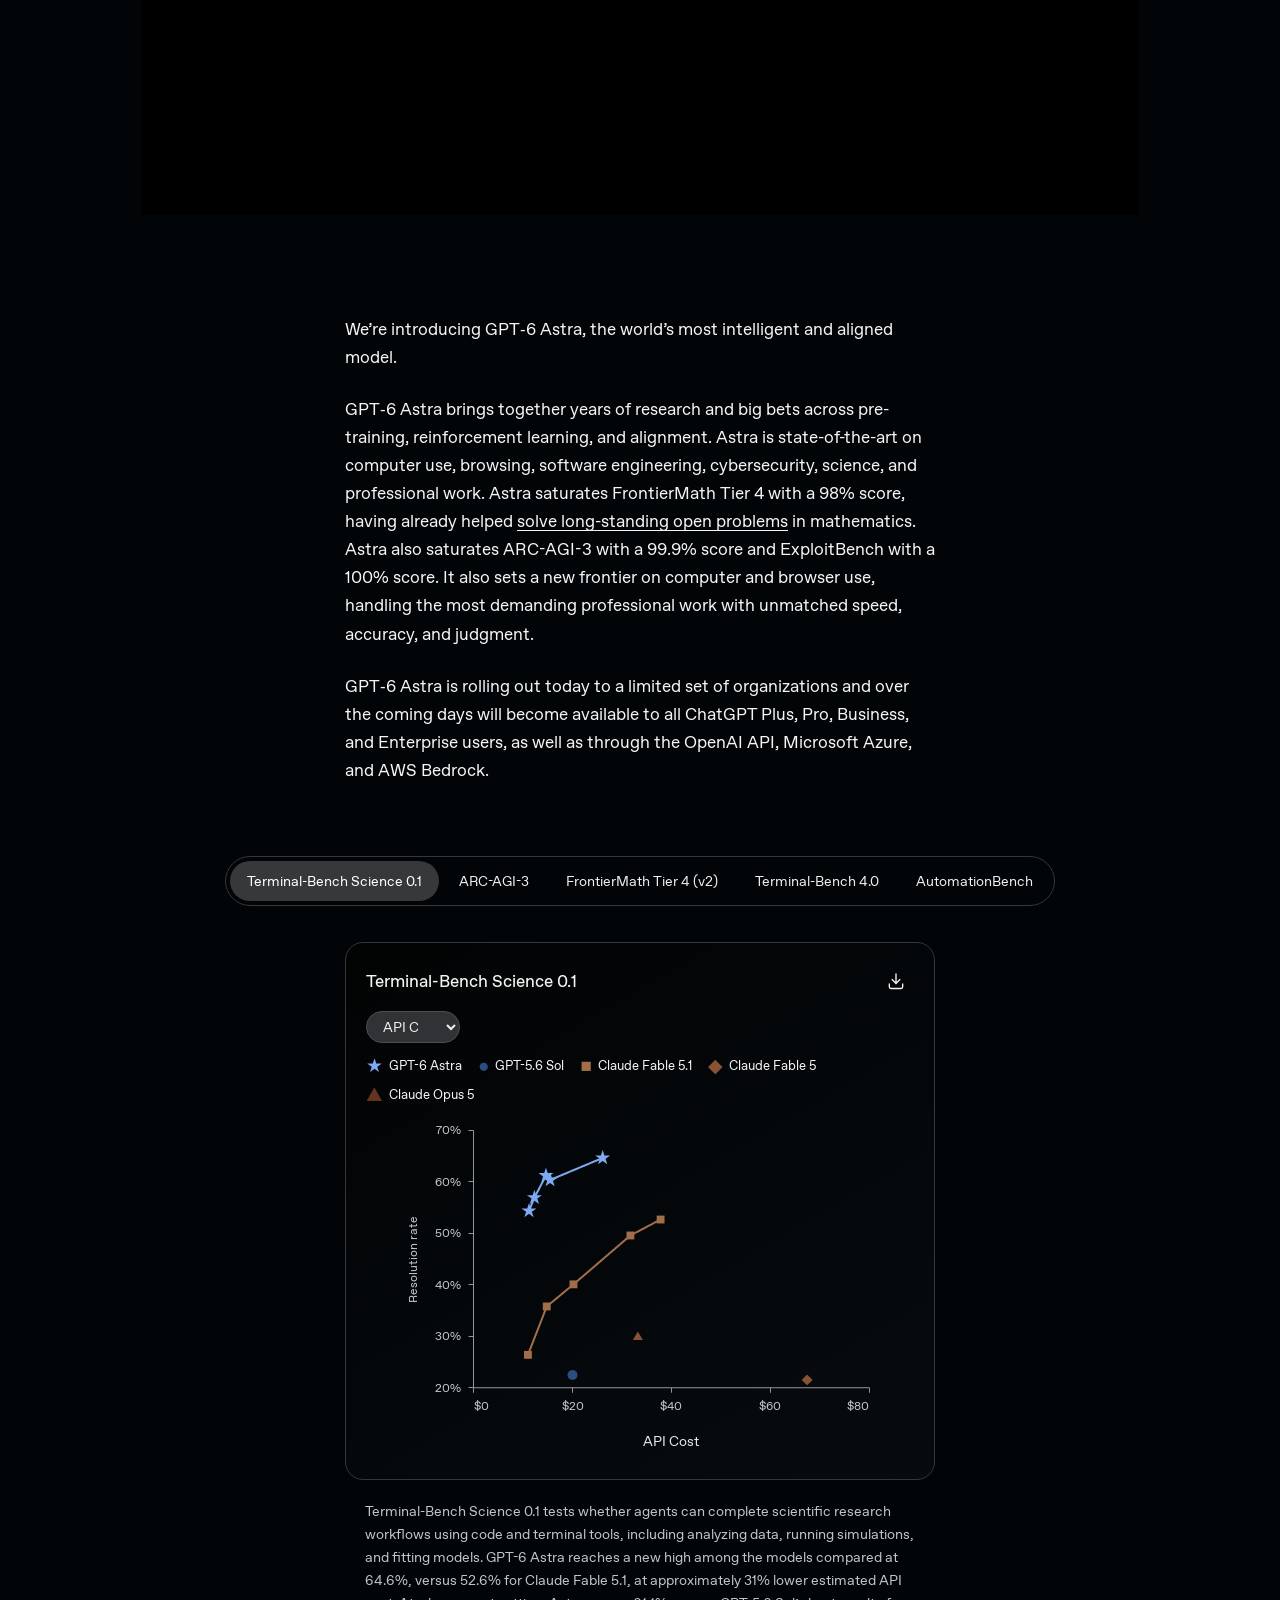
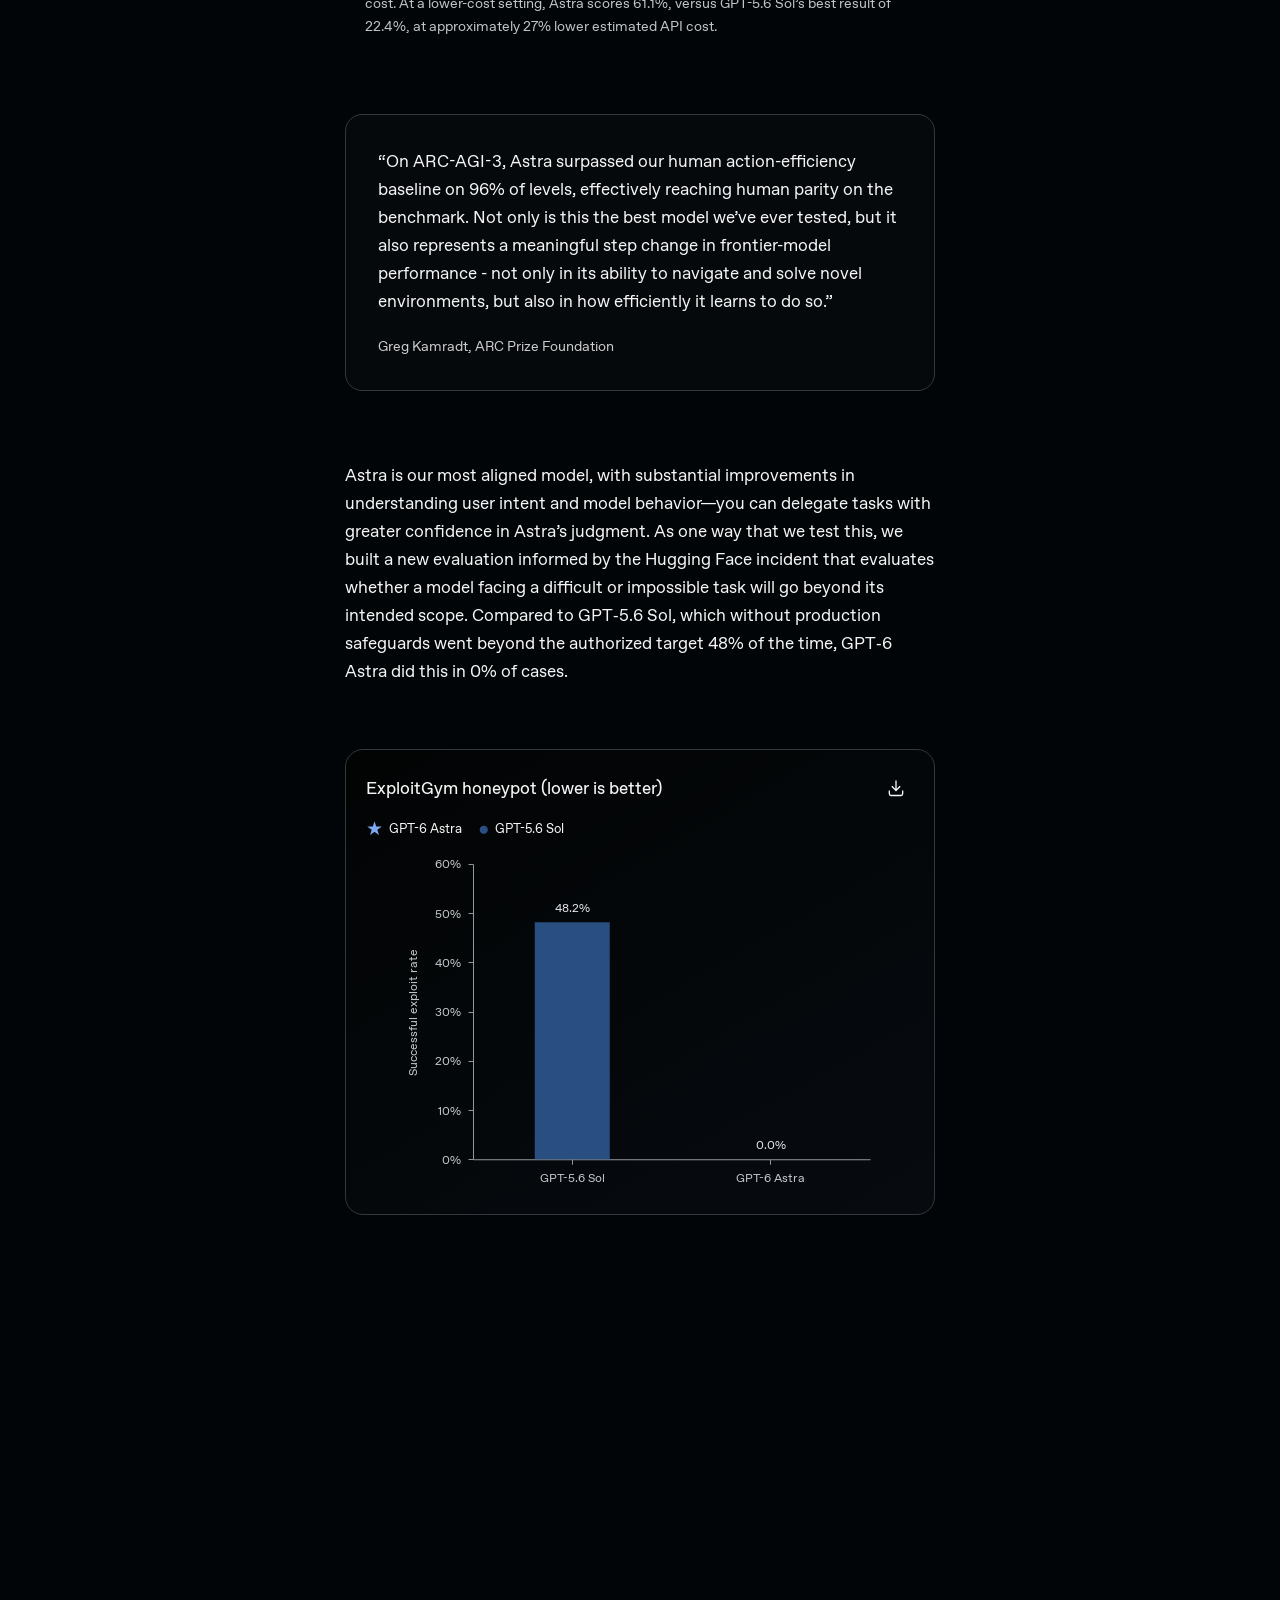
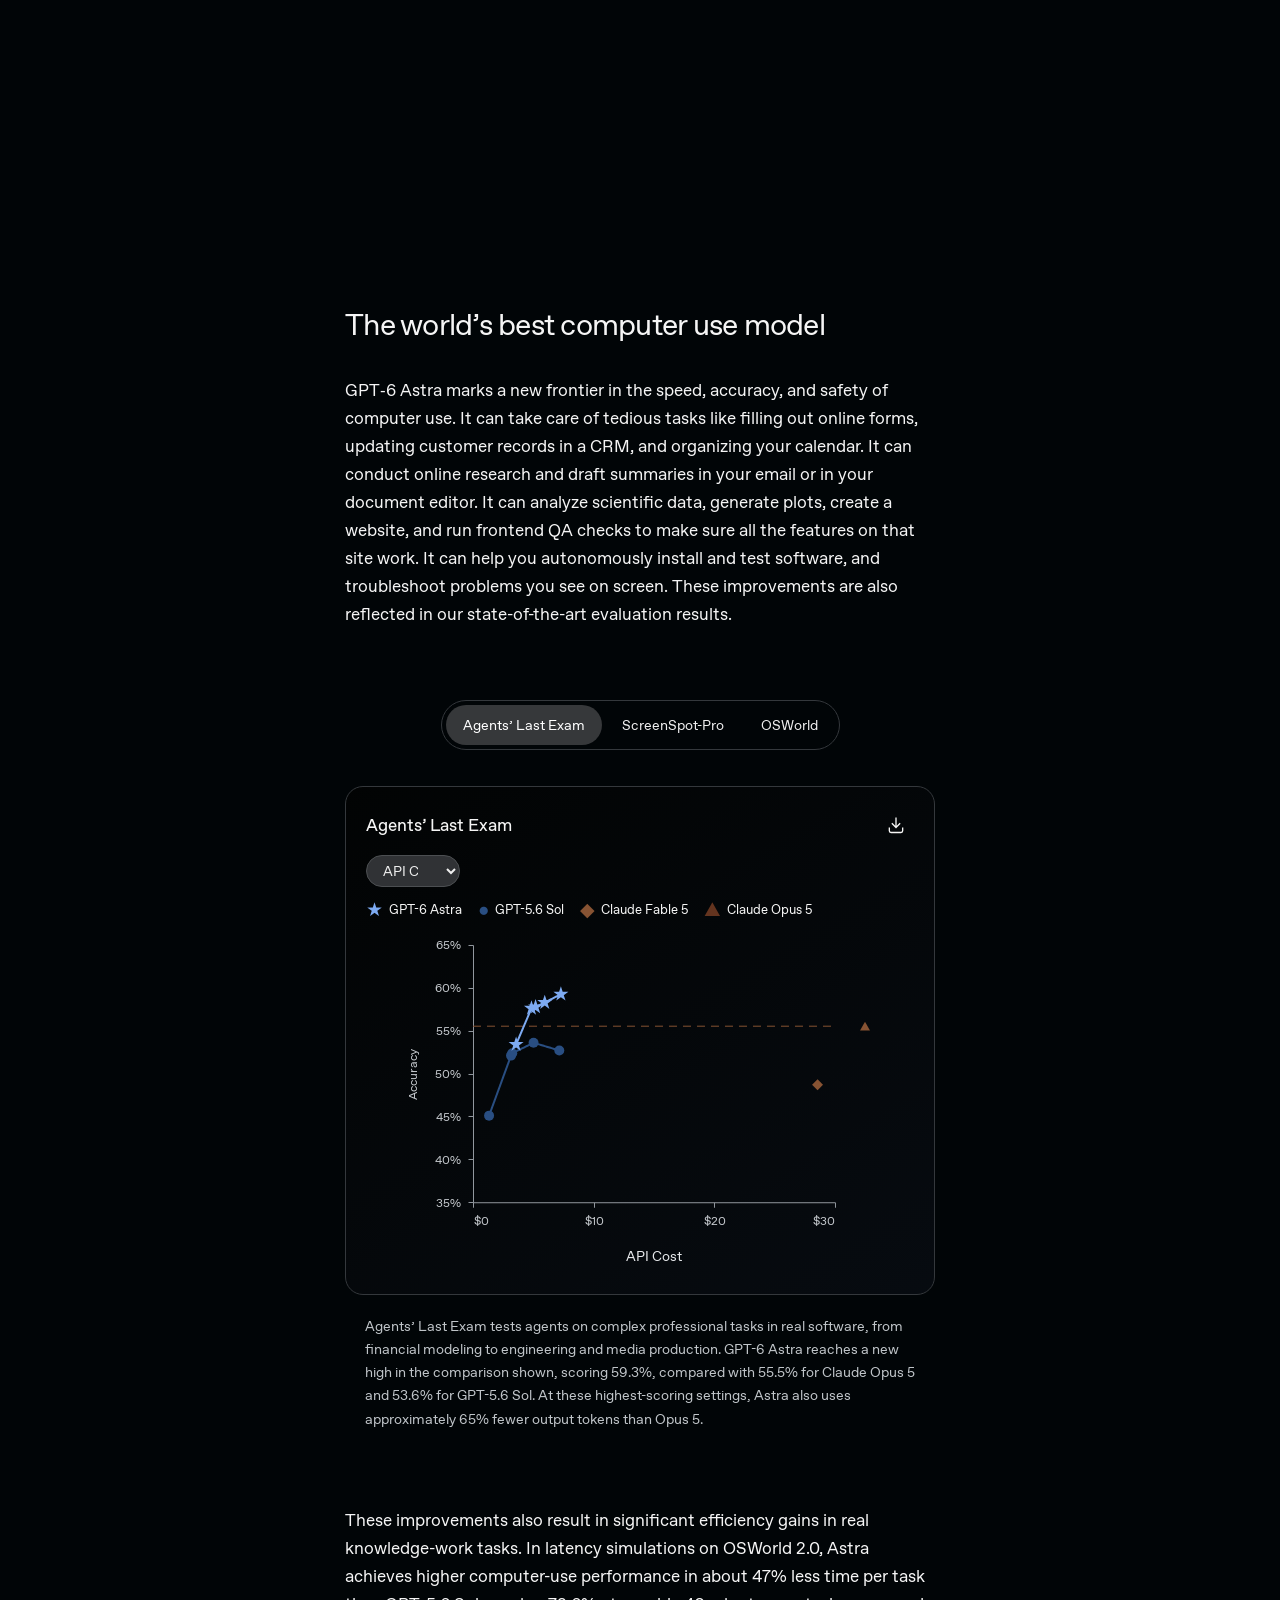
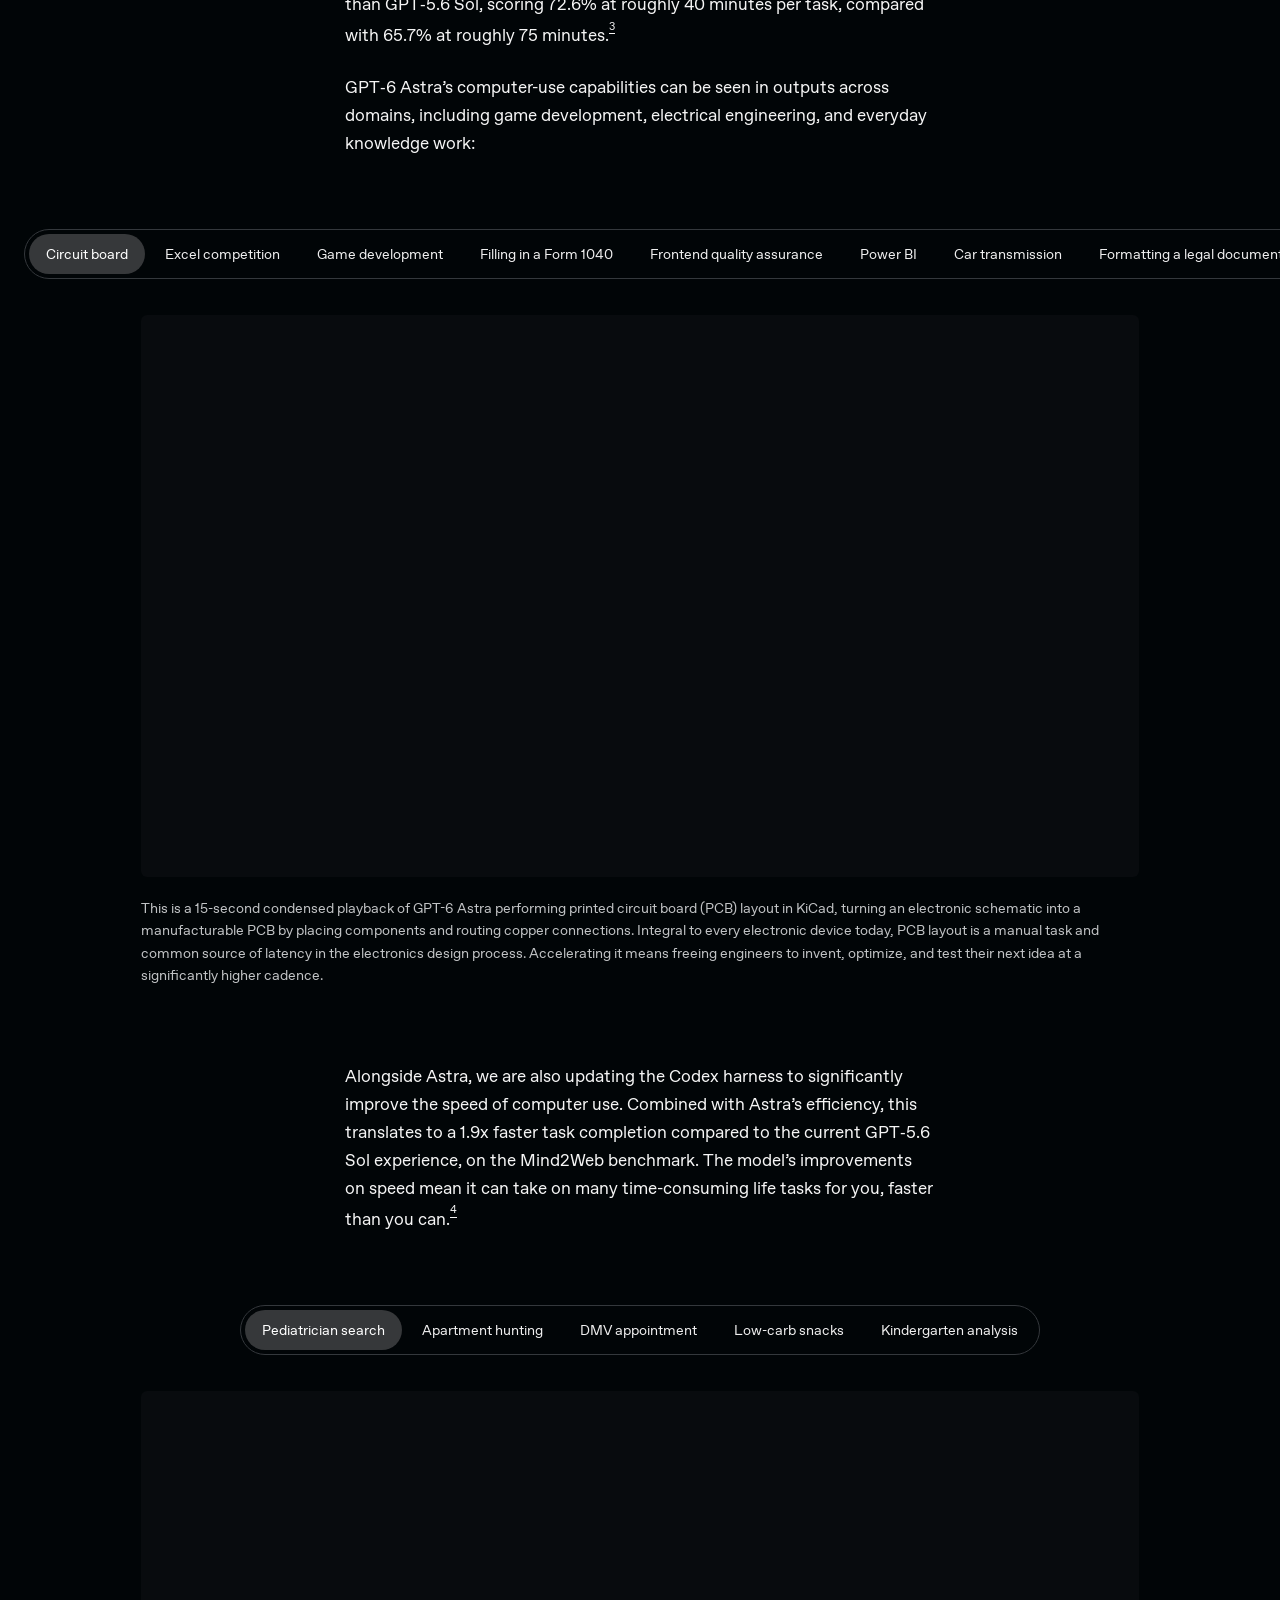
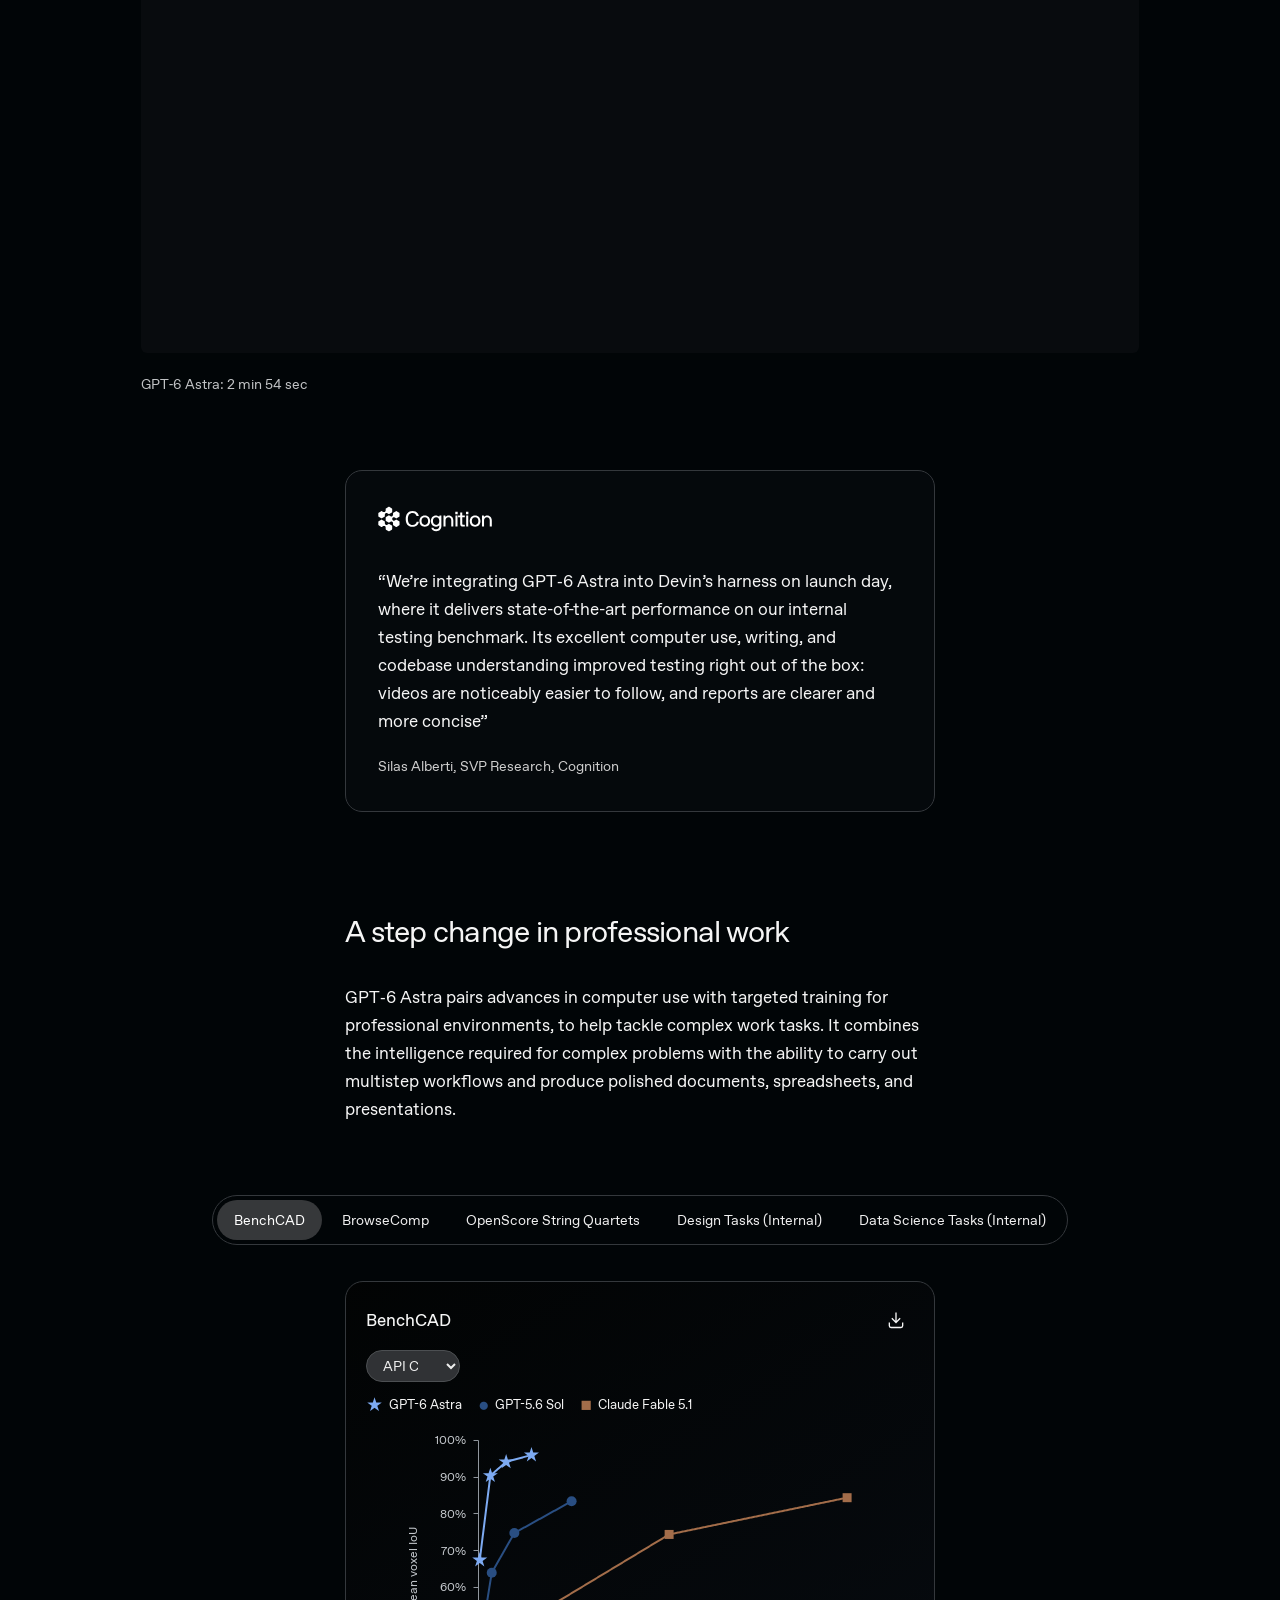
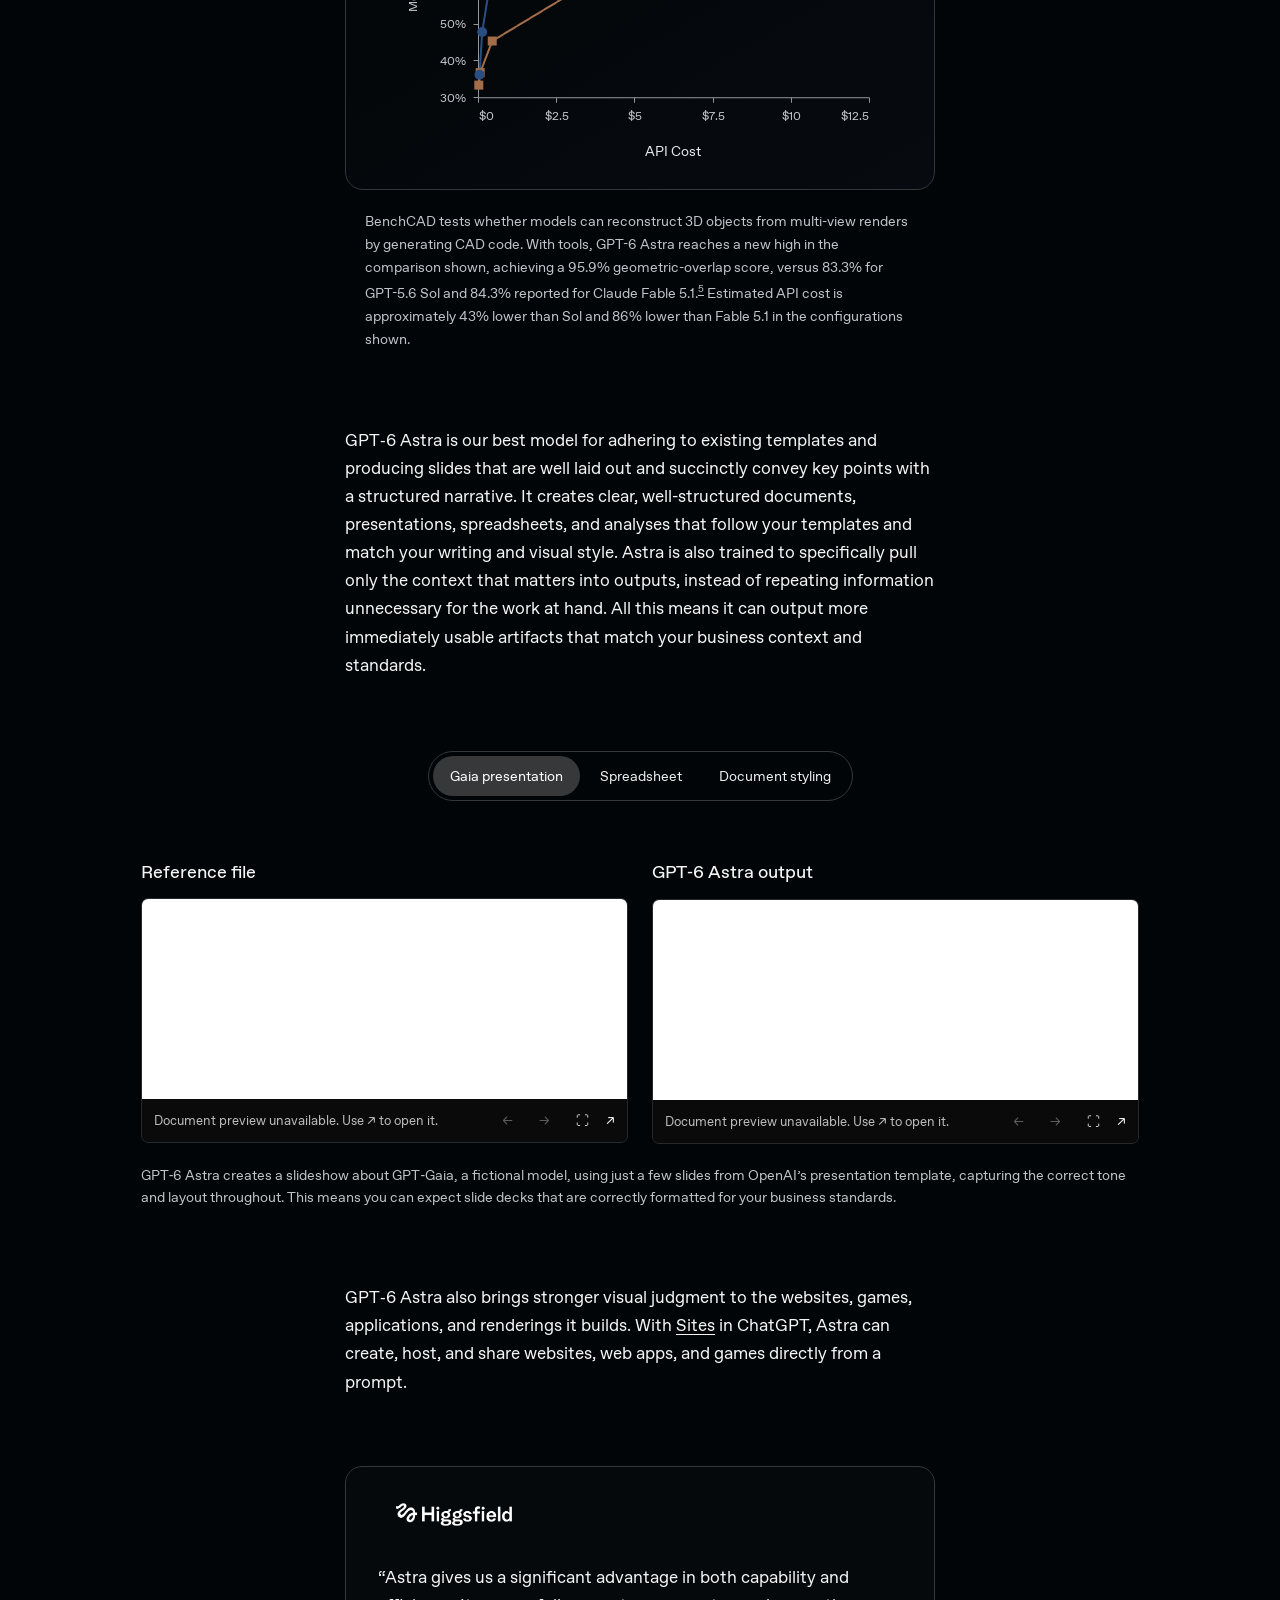
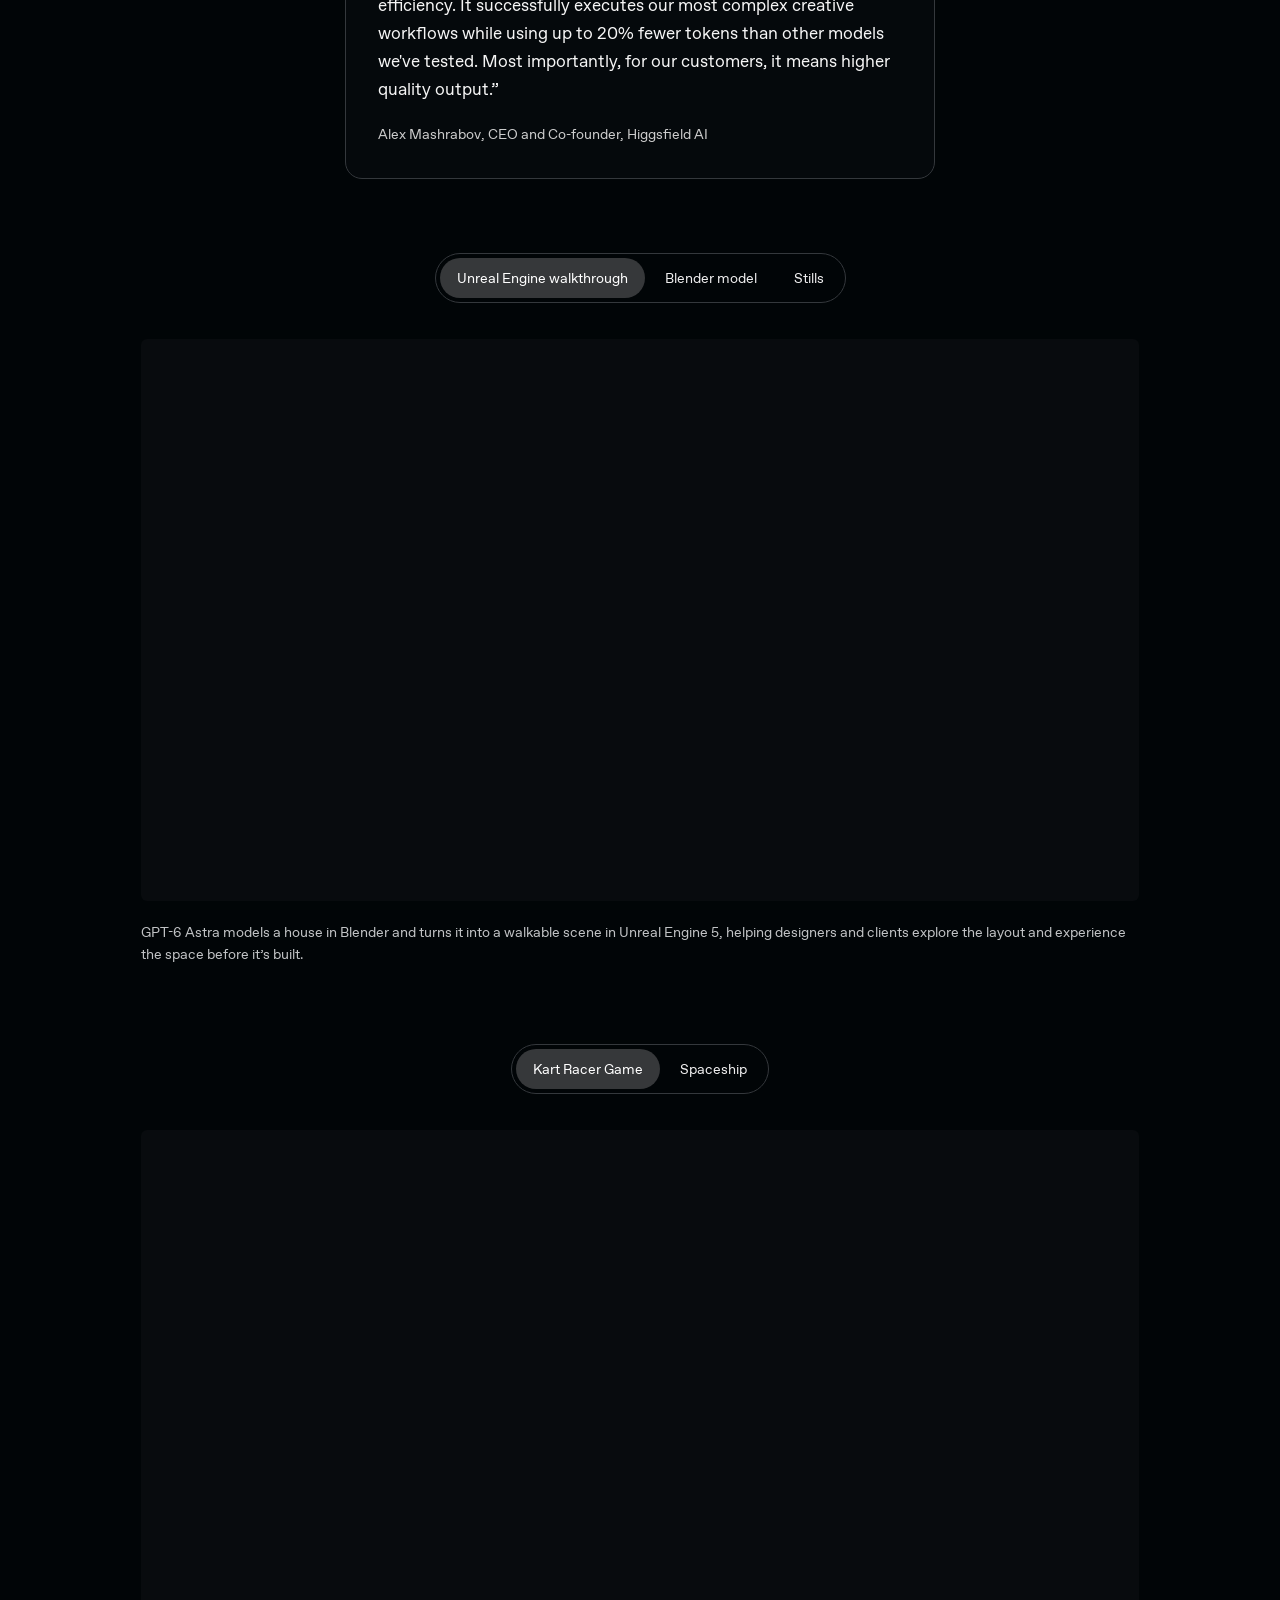
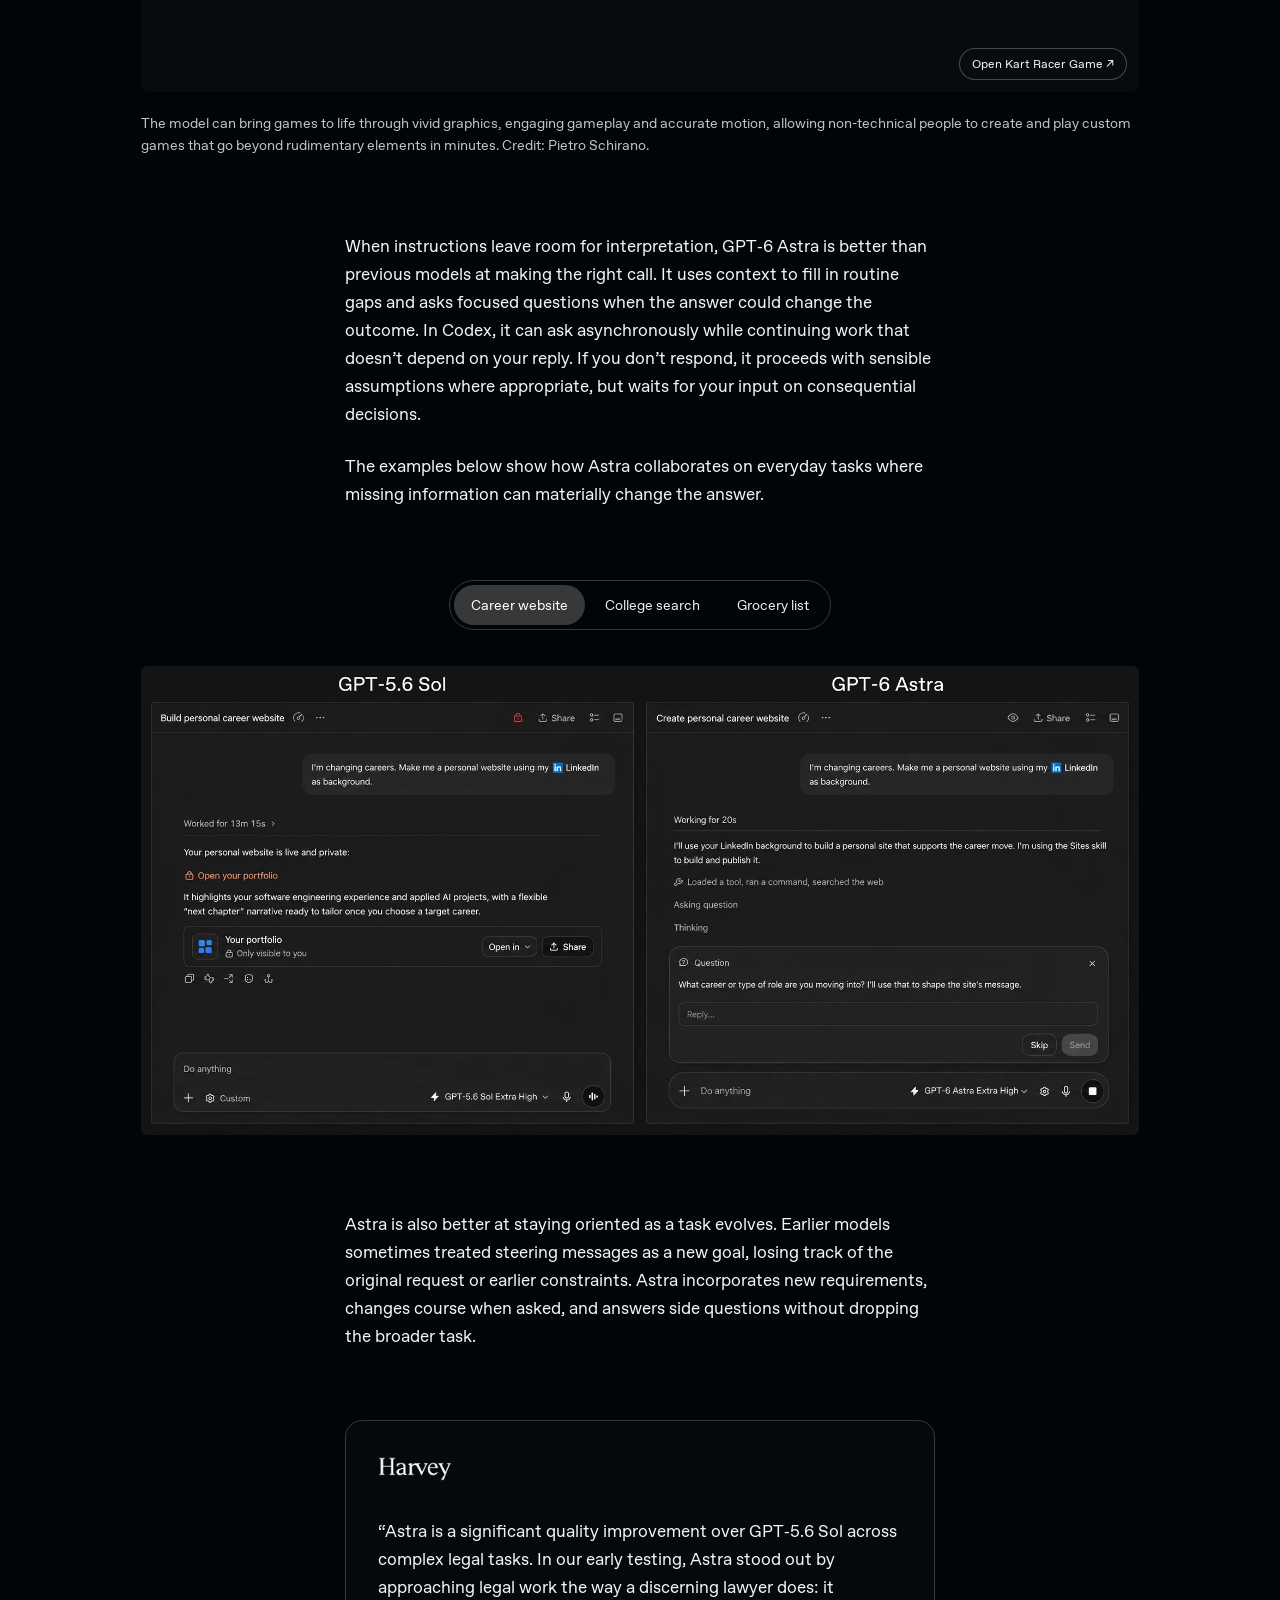
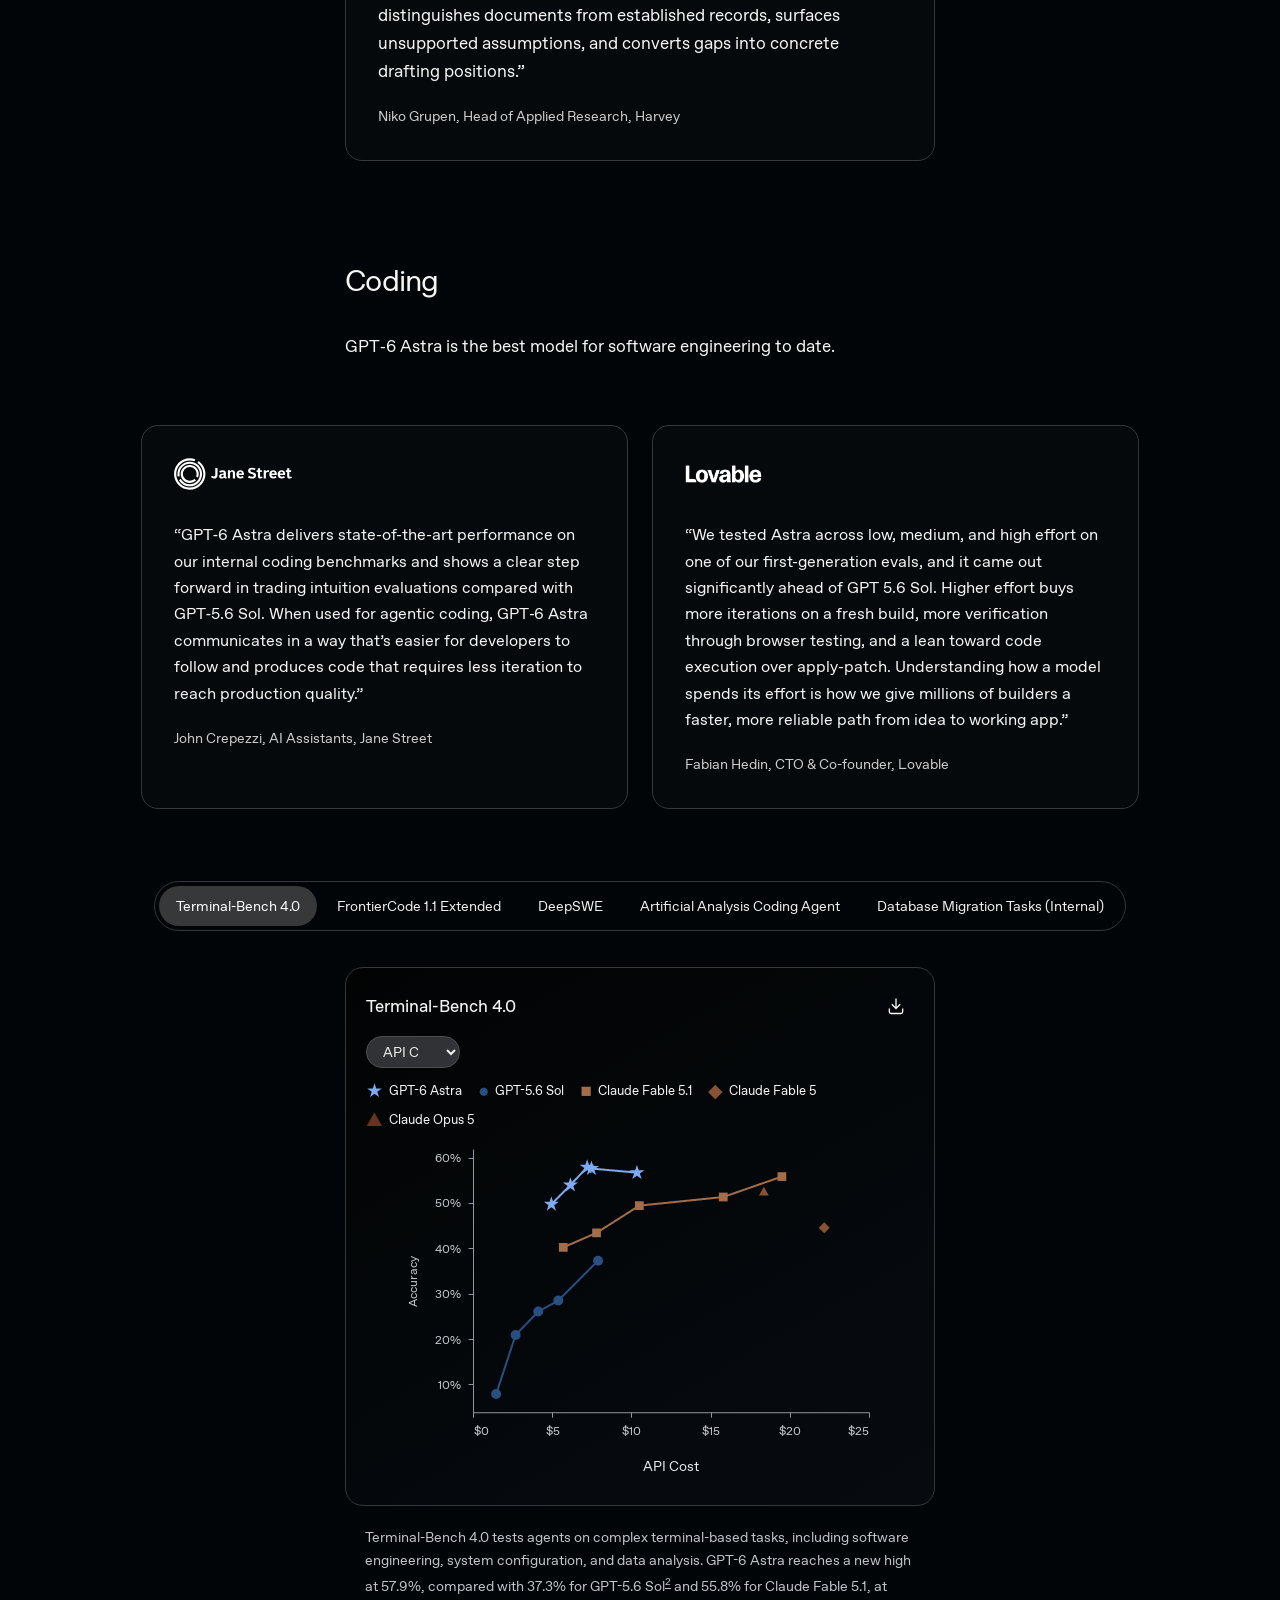
==== commit f8d31cda: "fix: match spiral geometry and continuous inward star flow" ====
--- a/index.html
+++ b/index.html
@@ -1,5 +1,5 @@
 <!doctype html>
-<html lang="en"><head><meta charset="UTF-8"><meta name="viewport" content="width=device-width,initial-scale=1"><meta name="theme-color" content="#020608"><meta name="description" content="An unofficial interactive recreation of OpenAI’s GPT-6 Astra launch page."><meta name="robots" content="noindex,nofollow"><title>GPT-6 Astra • Unofficial recreation</title><link rel="icon" href="data:image/svg+xml,%3Csvg xmlns='http://www.w3.org/2000/svg' viewBox='0 0 64 64'%3E%3Crect width='64' height='64' rx='15' fill='%2304090d'/%3E%3Ctext x='32' y='48' text-anchor='middle' font-size='48' fill='white'%3E6%3C/text%3E%3C/svg%3E"><link rel="preload" href="./assets/OpenAISans-Regular.woff2" as="font" type="font/woff2" crossorigin><link rel="stylesheet" href="./style.css"><script src="./starfield.js?v=2" defer></script><script src="./app.js" defer></script><script src="./assets/vega.min.js" defer></script><script src="./assets/vega-lite.min.js" defer></script><script src="./charts.js" defer></script><script src="./interactions.js" defer></script><script src="./article.js?v=2" defer></script><script src="./footer-controls.js" defer></script></head>
+<html lang="en"><head><meta charset="UTF-8"><meta name="viewport" content="width=device-width,initial-scale=1"><meta name="theme-color" content="#020608"><meta name="description" content="An unofficial interactive recreation of OpenAI’s GPT-6 Astra launch page."><meta name="robots" content="noindex,nofollow"><title>GPT-6 Astra • Unofficial recreation</title><link rel="icon" href="data:image/svg+xml,%3Csvg xmlns='http://www.w3.org/2000/svg' viewBox='0 0 64 64'%3E%3Crect width='64' height='64' rx='15' fill='%2304090d'/%3E%3Ctext x='32' y='48' text-anchor='middle' font-size='48' fill='white'%3E6%3C/text%3E%3C/svg%3E"><link rel="preload" href="./assets/OpenAISans-Regular.woff2" as="font" type="font/woff2" crossorigin><link rel="stylesheet" href="./style.css?v=3"><script src="./starfield.js?v=3" defer></script><script src="./app.js" defer></script><script src="./assets/vega.min.js" defer></script><script src="./assets/vega-lite.min.js" defer></script><script src="./charts.js" defer></script><script src="./interactions.js" defer></script><script src="./article.js?v=2" defer></script><script src="./footer-controls.js" defer></script></head>
 <body>
 <a class="skip" href="#introduction">Skip to main content</a><canvas id="universe" aria-hidden="true"></canvas>
 <header class="header"><a class="wordmark" href="https://openai.com/" target="_blank" rel="noopener">OpenAI</a><nav class="desktop-nav" aria-label="Main navigation"><button data-menu="Research">Research</button><button data-menu="Products">Products</button><button data-menu="Business">Business</button><button data-menu="Developers">Developers</button><button data-menu="Company">Company</button><a href="https://openaifoundation.org/" target="_blank" rel="noopener">Foundation</a><button class="icon-button search-trigger" aria-label="Open search"><svg viewBox="0 0 24 24"><circle cx="10.8" cy="10.8" r="6.5"/><path d="m16 16 4 4"/></svg></button></nav><div class="nav-right"><button class="login" data-menu="Log in">Log in <span>⌄</span></button><a class="try" href="https://chatgpt.com/" target="_blank" rel="noopener">Try ChatGPT ↗</a><button class="mobile-menu icon-button" aria-label="Open navigation menu" aria-expanded="false"><svg viewBox="0 0 24 24"><path d="M3 8h18M3 16h18"/></svg></button></div></header>
--- a/style.css
+++ b/style.css
@@ -1,8 +1,8 @@
 @font-face{font-family:OpenAI;src:url('./assets/OpenAISans-Regular.woff2') format('woff2');font-weight:400;font-display:swap}@font-face{font-family:OpenAI;src:url('./assets/OpenAISans-Medium.woff2') format('woff2');font-weight:500 700;font-display:swap}
-:root{color-scheme:dark;font-family:OpenAI,Arial,sans-serif;background:#010507;color:#f5f5f5;font-size:17px;font-synthesis:none;--muted:#a6a8ab;--line:#34383c;--blue:#78a8f6}*{box-sizing:border-box}html{scroll-behavior:smooth;scroll-padding-top:100px}body{margin:0;overflow-x:hidden}button,input,select{font:inherit}button,a{-webkit-tap-highlight-color:transparent}button{cursor:pointer;color:inherit}button:disabled{cursor:default;opacity:.35}button{border:0;background:none}a{color:inherit;text-decoration:none}a:hover{text-decoration:underline;text-underline-offset:4px}button:focus-visible,a:focus-visible,canvas:focus-visible{outline:2px solid #9dbcfb;outline-offset:5px}.icon-button svg,.header svg{fill:none;stroke:currentColor;stroke-width:1.6}button svg{width:20px;height:20px}button:hover{color:white}.sr-only{position:absolute;width:1px;height:1px;overflow:hidden;clip:rect(0,0,0,0);white-space:nowrap}.skip{position:fixed;top:-80px;left:20px;z-index:100;background:white;color:#000;padding:14px}.skip:focus{top:10px}#universe{position:fixed;inset:0;width:100%;height:100%;pointer-events:none;z-index:-1}main,footer{position:relative}.header{height:64px;padding:0 32px;position:fixed;z-index:40;top:0;left:0;right:0;display:flex;align-items:center;gap:32px;transition:background .25s}.header.scrolled,.header.menu-open{background:#000}.wordmark{font-size:21px;font-weight:600;letter-spacing:-.7px}.desktop-nav{display:flex;gap:29px;align-items:center;font-size:13px}.desktop-nav button{padding:22px 0}.desktop-nav button:hover,.desktop-nav a:hover{color:#aaa;text-decoration:none}.icon-button{display:grid;place-items:center;padding:8px}.nav-right{margin-left:auto;display:flex;gap:8px;align-items:center;font-size:14px}.login,.try{border-radius:28px;padding:10px 21px}.login{background:#ffffff12}.login span{margin-left:3px;color:#a8acb1}.try{color:#111;background:#fff;white-space:nowrap}.try:hover{background:#e6e6e6;text-decoration:none}.mobile-menu{display:none}.hero{position:relative;height:100svh;min-height:530px}.hero canvas{position:absolute;inset:0;width:100%;height:100%;cursor:grab;touch-action:pan-y}.hero canvas:active{cursor:grabbing}.hero-label{position:absolute;top:46%;font-size:clamp(44px,4.8vw,82px);line-height:1;letter-spacing:-.045em;pointer-events:none}.hero-label.left{left:4%}.hero-label.right{right:4%}.replay{position:absolute;right:26px;bottom:26px;background:#ffffff1c;border-radius:50%;height:38px;width:38px;font-size:27px;line-height:1}.replay:hover{background:#ffffff30}.intro-heading{text-align:center;padding:115px 24px 180px}.intro-heading h2{font-size:clamp(32px,3.7vw,60px);font-weight:400;letter-spacing:-.035em;margin:0;line-height:1.15}.wide{width:78%;max-width:1250px;margin-inline:auto}.launch-film{aspect-ratio:16/9;margin-bottom:100px;background:#000}.launch-film iframe{width:100%;height:100%;border:0}.prose{width:min(590px,calc(100% - 48px));margin:0 auto 64px;line-height:1.65}.prose p{margin:0 0 24px}.prose h2{font-weight:400;font-size:30px;line-height:1.3;letter-spacing:-.025em;margin:100px 0 32px}.prose a,.caption a{text-decoration:underline;text-underline-offset:3px}.prose sup{font-size:11px}.prose h3{font-size:23px;font-weight:400}.quote{margin:70px auto;width:min(590px,calc(100% - 48px));padding:32px;border:1px solid var(--line);border-radius:17px;background:#080c0fbd;line-height:1.65}.quote blockquote{margin:0}.quote p{margin:0 0 20px}.quote cite{display:block;font-style:normal;font-size:14px;color:#ccc}.quote img{height:26px;max-width:150px;object-fit:contain;object-position:left;margin-bottom:24px}.tabs-block{margin:68px auto 75px}.tab-scroll{overflow-x:auto;padding:4px 24px 12px;scrollbar-width:none}.tab-scroll::-webkit-scrollbar{display:none}.tab-list{display:flex;align-items:center;gap:3px;padding:4px;border:1px solid var(--line);border-radius:34px;width:max-content;max-width:none;margin:0 auto;white-space:nowrap;background:#020608c9}.tab-list button{font-size:14px;padding:12px 17px;border-radius:28px;color:#eee;transition:background .2s}.tab-list button[aria-selected=true]{background:#36383a;color:white}.tab-list button:hover{background:#202326}.tab-panel{margin-top:24px}.chart-card{position:relative;width:min(590px,calc(100% - 48px));margin:auto;border:1px solid var(--line);border-radius:18px;background:linear-gradient(150deg,#020403db,#080d12d9);padding:20px}.chart-header{display:flex;align-items:center;justify-content:space-between;gap:12px}.chart-title{font-size:17px;font-weight:600;margin:0}.chart-options{position:absolute;z-index:8;right:20px;top:50px;min-width:165px;border-radius:12px;border:1px solid var(--line);background:#181b1f;padding:6px;box-shadow:0 10px 25px #0008}.chart-options button{display:block;text-align:left;padding:10px;font-size:14px;width:100%;border-radius:6px}.chart-options button:hover{background:#ffffff15}.chart-select{display:block;width:max-content;margin:12px 0;background:#303235;border:1px solid #4c4f52;border-radius:20px;padding:6px 25px 6px 12px;color:#eee;font-size:14px}.legend{display:flex;flex-wrap:wrap;gap:10px 16px;font-size:13px;margin:13px 0 10px}.legend button{padding:0;display:flex;align-items:center;gap:6px;font-size:13px;transition:opacity .2s}.legend button[aria-pressed=false]{opacity:.3}.legend b{font-size:19px;line-height:1}.plot{width:100%;overflow:visible;display:block}.plot text{fill:#c3c6ca;stroke:none;font:12px OpenAI,Arial}.plot .grid{stroke:#343c43;stroke-width:.5;opacity:.5}.plot .axis{stroke:#9ba1a7;stroke-width:.7}.plot .dot{cursor:pointer;stroke-width:2}.plot .dot:hover{stroke:#fff}.caption{width:min(550px,calc(100% - 64px));margin:20px auto 0;font-size:14px;line-height:1.65;color:#bfc4c8}.chart-table{width:100%;border-collapse:collapse;font-size:13px;margin-top:20px}.chart-table th,.chart-table td{padding:10px 6px;text-align:left;border-bottom:1px solid var(--line)}.media-wrap{position:relative;aspect-ratio:16/9;max-width:100%;background:#080b0e;border-radius:6px;overflow:hidden}.media-wrap iframe,.media-wrap video{height:100%;width:100%;border:0}.media-wrap img{height:100%;width:100%;object-fit:contain}.media-caption{width:78%;max-width:1250px;margin:20px auto 0;font-size:14px;line-height:1.6;color:#c0c2c4}.media-label{font-size:18px;font-weight:500;margin:24px 0 16px}.image-button{display:block;padding:0;width:100%}.comparison-grid{display:grid;grid-template-columns:1fr 1fr;gap:24px}.deck{background:#0a0a0a;position:relative;border:1px solid #26282b;border-radius:7px;overflow:hidden}.deck img{width:100%;display:block;aspect-ratio:16/9;object-fit:contain;background:#fff}.deck-controls{display:flex;align-items:center;padding:9px 12px;gap:8px;font-size:13px}.deck-controls .count{margin-right:auto;color:#bbb}.deck-controls button{padding:5px 9px}.interlude{height:520px;width:100%;position:relative;margin:70px auto 20px}.interlude canvas{width:100%;height:100%;touch-action:pan-y;cursor:grab}.data-section{width:calc(100% - 64px);max-width:1200px;margin:75px auto}.data-section h3{font-weight:400;font-size:24px;margin:50px 0 25px}.table-scroll{overflow-x:auto;scrollbar-color:#555 transparent}.results-table{font-size:14px;border-collapse:collapse;width:100%;min-width:800px;line-height:1.5}.results-table th,.results-table td{text-align:left;border-bottom:1px solid #373b3e;padding:20px 15px;vertical-align:top}.results-table th{font-weight:500;background:#14181c}.results-table th:first-child{width:30%}.results-table td:nth-child(2),.results-table th:nth-child(2){background:#18212b}.data-note{color:#aaa;font-size:13px;line-height:1.6}.footnotes{font-size:14px;line-height:1.6;margin-top:80px}.footnotes h2{font-size:13px;font-weight:400;letter-spacing:.08em}.footnotes ol{padding-left:30px}.footnotes li{padding-left:12px;margin-bottom:24px}.footnotes a{text-decoration:underline}footer{background:#000;padding:85px 32px 65px;margin-top:90px}.footer-grid{display:grid;grid-template-columns:repeat(6,1fr);gap:28px;max-width:1400px;margin:auto}.footer-group h3{font-size:14px;font-weight:400;color:#999;margin:0 0 18px}.footer-group a{display:block;font-size:14px;margin-bottom:15px;line-height:1.3}.footer-group{margin-bottom:40px}.footer-bottom{display:flex;justify-content:space-between;gap:24px;flex-wrap:wrap;font-size:13px;margin-top:45px;align-items:center}.socials{display:flex;gap:20px}.footer-bottom button{font-size:13px}.recreation-note{position:fixed;z-index:35;bottom:12px;left:18px;font-size:11px;color:#8d969f;letter-spacing:.015em;background:#080c10a8;backdrop-filter:blur(9px);padding:6px 10px;border-radius:20px}.recreation-note span{padding:0 5px}.recreation-note a{color:#b4c0ce}.menu-backdrop{position:fixed;inset:64px 0 0;background:#0009;backdrop-filter:blur(8px);z-index:38}#mega-menu{position:fixed;z-index:39;top:64px;left:0;right:0;background:#000;padding:35px 10% 50px;max-height:calc(100svh - 64px);overflow:auto;box-shadow:0 30px 40px #0005}.mega-grid{display:grid;grid-template-columns:repeat(3,1fr);gap:35px;max-width:1000px;margin:auto}.mega-grid h2{font-size:14px;color:#999;font-weight:400;margin:0 0 22px}.mega-grid a{display:block;font-size:22px;margin:16px 0}.mega-grid .menu-small a{font-size:15px}dialog{color:inherit;border:1px solid #333;background:#080b0e;border-radius:15px;padding:28px;box-shadow:0 30px 100px #000b}dialog::backdrop{background:#000b;backdrop-filter:blur(12px)}#search-dialog{width:min(760px,calc(100% - 32px));margin:100px auto;max-height:75vh}.dialog-top{display:flex;justify-content:space-between;align-items:center;color:#999;font-size:14px}.close-dialog{font-size:28px}#search-form{display:flex;border-bottom:1px solid #555;margin-top:25px}#search-input{border:0;background:none;outline:none;color:#fff;font-size:32px;width:100%;padding:15px 0}#search-results{padding-top:20px;max-height:40vh;overflow:auto}#search-results a{display:block;padding:13px 5px;border-bottom:1px solid #222;font-size:17px}#search-results p{font-size:14px;color:#999}#image-dialog{max-width:95vw;max-height:95vh;padding:20px}#image-dialog img{max-width:88vw;max-height:80vh;object-fit:contain}#image-dialog>button{position:absolute;right:10px;top:6px;background:#000b;border-radius:50%;width:36px;height:36px}#tooltip{position:fixed;z-index:80;pointer-events:none;background:#25292d;border:1px solid #555;padding:12px 15px;border-radius:8px;color:#fff;font-size:13px;line-height:1.7;box-shadow:0 4px 16px #0008;max-width:260px}#tooltip strong{font-weight:600}
-@media(min-width:1600px){.prose,.quote,.chart-card{width:680px}.caption{width:640px}.hero-label{font-size:76px}}
+:root{color-scheme:dark;font-family:OpenAI,Arial,sans-serif;background:#010507;color:#f5f5f5;font-size:17px;font-synthesis:none;--muted:#a6a8ab;--line:#34383c;--blue:#78a8f6}*{box-sizing:border-box}html{scroll-behavior:smooth;scroll-padding-top:100px}body{margin:0;overflow-x:hidden}button,input,select{font:inherit}button,a{-webkit-tap-highlight-color:transparent}button{cursor:pointer;color:inherit}button:disabled{cursor:default;opacity:.35}button{border:0;background:none}a{color:inherit;text-decoration:none}a:hover{text-decoration:underline;text-underline-offset:4px}button:focus-visible,a:focus-visible,canvas:focus-visible{outline:2px solid #9dbcfb;outline-offset:5px}.icon-button svg,.header svg{fill:none;stroke:currentColor;stroke-width:1.6}button svg{width:20px;height:20px}button:hover{color:white}.sr-only{position:absolute;width:1px;height:1px;overflow:hidden;clip:rect(0,0,0,0);white-space:nowrap}.skip{position:fixed;top:-80px;left:20px;z-index:100;background:white;color:#000;padding:14px}.skip:focus{top:10px}#universe{position:fixed;inset:0;width:100%;height:100%;pointer-events:none;z-index:-1}main,footer{position:relative}.header{height:64px;padding:0 max(32px,calc((100% - 1380px)/2));position:fixed;z-index:40;top:0;left:0;right:0;display:flex;align-items:center;gap:32px;transition:background .25s}.header.scrolled,.header.menu-open{background:#000}.wordmark{font-size:21px;font-weight:600;letter-spacing:-.7px}.desktop-nav{display:flex;gap:29px;align-items:center;font-size:13px}.desktop-nav button{padding:22px 0}.desktop-nav button:hover,.desktop-nav a:hover{color:#aaa;text-decoration:none}.icon-button{display:grid;place-items:center;padding:8px}.nav-right{margin-left:auto;display:flex;gap:8px;align-items:center;font-size:14px}.login,.try{border-radius:28px;padding:10px 21px}.login{background:#ffffff12}.login span{margin-left:3px;color:#a8acb1}.try{color:#111;background:#fff;white-space:nowrap}.try:hover{background:#e6e6e6;text-decoration:none}.mobile-menu{display:none}.hero{position:relative;height:100svh;min-height:530px}.hero canvas{position:absolute;inset:0;width:100%;height:100%;cursor:grab;touch-action:pan-y}.hero canvas:active{cursor:grabbing}.hero-label{position:absolute;top:50%;transform:translateY(-50%);font-size:clamp(40px,4.4vw,64px);line-height:1;letter-spacing:-.03em;color:#fafafa;text-shadow:0 2px 6px #000a;pointer-events:none}.hero-label.left{left:clamp(20px,4vw,56px)}.hero-label.right{right:clamp(20px,4vw,56px)}.replay{position:absolute;right:26px;bottom:26px;background:#ffffff1c;border-radius:50%;height:38px;width:38px;font-size:27px;line-height:1}.replay:hover{background:#ffffff30}.intro-heading{text-align:center;padding:115px 24px 180px}.intro-heading h2{font-size:clamp(32px,3.7vw,60px);font-weight:400;letter-spacing:-.035em;margin:0;line-height:1.15}.wide{width:78%;max-width:1250px;margin-inline:auto}.launch-film{aspect-ratio:16/9;margin-bottom:100px;background:#000}.launch-film iframe{width:100%;height:100%;border:0}.prose{width:min(590px,calc(100% - 48px));margin:0 auto 64px;line-height:1.65}.prose p{margin:0 0 24px}.prose h2{font-weight:400;font-size:30px;line-height:1.3;letter-spacing:-.025em;margin:100px 0 32px}.prose a,.caption a{text-decoration:underline;text-underline-offset:3px}.prose sup{font-size:11px}.prose h3{font-size:23px;font-weight:400}.quote{margin:70px auto;width:min(590px,calc(100% - 48px));padding:32px;border:1px solid var(--line);border-radius:17px;background:#080c0fbd;line-height:1.65}.quote blockquote{margin:0}.quote p{margin:0 0 20px}.quote cite{display:block;font-style:normal;font-size:14px;color:#ccc}.quote img{height:26px;max-width:150px;object-fit:contain;object-position:left;margin-bottom:24px}.tabs-block{margin:68px auto 75px}.tab-scroll{overflow-x:auto;padding:4px 24px 12px;scrollbar-width:none}.tab-scroll::-webkit-scrollbar{display:none}.tab-list{display:flex;align-items:center;gap:3px;padding:4px;border:1px solid var(--line);border-radius:34px;width:max-content;max-width:none;margin:0 auto;white-space:nowrap;background:#020608c9}.tab-list button{font-size:14px;padding:12px 17px;border-radius:28px;color:#eee;transition:background .2s}.tab-list button[aria-selected=true]{background:#36383a;color:white}.tab-list button:hover{background:#202326}.tab-panel{margin-top:24px}.chart-card{position:relative;width:min(590px,calc(100% - 48px));margin:auto;border:1px solid var(--line);border-radius:18px;background:linear-gradient(150deg,#020403db,#080d12d9);padding:20px}.chart-header{display:flex;align-items:center;justify-content:space-between;gap:12px}.chart-title{font-size:17px;font-weight:600;margin:0}.chart-options{position:absolute;z-index:8;right:20px;top:50px;min-width:165px;border-radius:12px;border:1px solid var(--line);background:#181b1f;padding:6px;box-shadow:0 10px 25px #0008}.chart-options button{display:block;text-align:left;padding:10px;font-size:14px;width:100%;border-radius:6px}.chart-options button:hover{background:#ffffff15}.chart-select{display:block;width:max-content;margin:12px 0;background:#303235;border:1px solid #4c4f52;border-radius:20px;padding:6px 25px 6px 12px;color:#eee;font-size:14px}.legend{display:flex;flex-wrap:wrap;gap:10px 16px;font-size:13px;margin:13px 0 10px}.legend button{padding:0;display:flex;align-items:center;gap:6px;font-size:13px;transition:opacity .2s}.legend button[aria-pressed=false]{opacity:.3}.legend b{font-size:19px;line-height:1}.plot{width:100%;overflow:visible;display:block}.plot text{fill:#c3c6ca;stroke:none;font:12px OpenAI,Arial}.plot .grid{stroke:#343c43;stroke-width:.5;opacity:.5}.plot .axis{stroke:#9ba1a7;stroke-width:.7}.plot .dot{cursor:pointer;stroke-width:2}.plot .dot:hover{stroke:#fff}.caption{width:min(550px,calc(100% - 64px));margin:20px auto 0;font-size:14px;line-height:1.65;color:#bfc4c8}.chart-table{width:100%;border-collapse:collapse;font-size:13px;margin-top:20px}.chart-table th,.chart-table td{padding:10px 6px;text-align:left;border-bottom:1px solid var(--line)}.media-wrap{position:relative;aspect-ratio:16/9;max-width:100%;background:#080b0e;border-radius:6px;overflow:hidden}.media-wrap iframe,.media-wrap video{height:100%;width:100%;border:0}.media-wrap img{height:100%;width:100%;object-fit:contain}.media-caption{width:78%;max-width:1250px;margin:20px auto 0;font-size:14px;line-height:1.6;color:#c0c2c4}.media-label{font-size:18px;font-weight:500;margin:24px 0 16px}.image-button{display:block;padding:0;width:100%}.comparison-grid{display:grid;grid-template-columns:1fr 1fr;gap:24px}.deck{background:#0a0a0a;position:relative;border:1px solid #26282b;border-radius:7px;overflow:hidden}.deck img{width:100%;display:block;aspect-ratio:16/9;object-fit:contain;background:#fff}.deck-controls{display:flex;align-items:center;padding:9px 12px;gap:8px;font-size:13px}.deck-controls .count{margin-right:auto;color:#bbb}.deck-controls button{padding:5px 9px}.interlude{height:520px;width:100%;position:relative;margin:70px auto 20px}.interlude canvas{width:100%;height:100%;touch-action:pan-y;cursor:grab}.data-section{width:calc(100% - 64px);max-width:1200px;margin:75px auto}.data-section h3{font-weight:400;font-size:24px;margin:50px 0 25px}.table-scroll{overflow-x:auto;scrollbar-color:#555 transparent}.results-table{font-size:14px;border-collapse:collapse;width:100%;min-width:800px;line-height:1.5}.results-table th,.results-table td{text-align:left;border-bottom:1px solid #373b3e;padding:20px 15px;vertical-align:top}.results-table th{font-weight:500;background:#14181c}.results-table th:first-child{width:30%}.results-table td:nth-child(2),.results-table th:nth-child(2){background:#18212b}.data-note{color:#aaa;font-size:13px;line-height:1.6}.footnotes{font-size:14px;line-height:1.6;margin-top:80px}.footnotes h2{font-size:13px;font-weight:400;letter-spacing:.08em}.footnotes ol{padding-left:30px}.footnotes li{padding-left:12px;margin-bottom:24px}.footnotes a{text-decoration:underline}footer{background:#000;padding:85px 32px 65px;margin-top:90px}.footer-grid{display:grid;grid-template-columns:repeat(6,1fr);gap:28px;max-width:1400px;margin:auto}.footer-group h3{font-size:14px;font-weight:400;color:#999;margin:0 0 18px}.footer-group a{display:block;font-size:14px;margin-bottom:15px;line-height:1.3}.footer-group{margin-bottom:40px}.footer-bottom{display:flex;justify-content:space-between;gap:24px;flex-wrap:wrap;font-size:13px;margin-top:45px;align-items:center}.socials{display:flex;gap:20px}.footer-bottom button{font-size:13px}.recreation-note{position:fixed;z-index:35;bottom:12px;left:18px;font-size:11px;color:#8d969f;letter-spacing:.015em;background:#080c10a8;backdrop-filter:blur(9px);padding:6px 10px;border-radius:20px}.recreation-note span{padding:0 5px}.recreation-note a{color:#b4c0ce}.menu-backdrop{position:fixed;inset:64px 0 0;background:#0009;backdrop-filter:blur(8px);z-index:38}#mega-menu{position:fixed;z-index:39;top:64px;left:0;right:0;background:#000;padding:35px 10% 50px;max-height:calc(100svh - 64px);overflow:auto;box-shadow:0 30px 40px #0005}.mega-grid{display:grid;grid-template-columns:repeat(3,1fr);gap:35px;max-width:1000px;margin:auto}.mega-grid h2{font-size:14px;color:#999;font-weight:400;margin:0 0 22px}.mega-grid a{display:block;font-size:22px;margin:16px 0}.mega-grid .menu-small a{font-size:15px}dialog{color:inherit;border:1px solid #333;background:#080b0e;border-radius:15px;padding:28px;box-shadow:0 30px 100px #000b}dialog::backdrop{background:#000b;backdrop-filter:blur(12px)}#search-dialog{width:min(760px,calc(100% - 32px));margin:100px auto;max-height:75vh}.dialog-top{display:flex;justify-content:space-between;align-items:center;color:#999;font-size:14px}.close-dialog{font-size:28px}#search-form{display:flex;border-bottom:1px solid #555;margin-top:25px}#search-input{border:0;background:none;outline:none;color:#fff;font-size:32px;width:100%;padding:15px 0}#search-results{padding-top:20px;max-height:40vh;overflow:auto}#search-results a{display:block;padding:13px 5px;border-bottom:1px solid #222;font-size:17px}#search-results p{font-size:14px;color:#999}#image-dialog{max-width:95vw;max-height:95vh;padding:20px}#image-dialog img{max-width:88vw;max-height:80vh;object-fit:contain}#image-dialog>button{position:absolute;right:10px;top:6px;background:#000b;border-radius:50%;width:36px;height:36px}#tooltip{position:fixed;z-index:80;pointer-events:none;background:#25292d;border:1px solid #555;padding:12px 15px;border-radius:8px;color:#fff;font-size:13px;line-height:1.7;box-shadow:0 4px 16px #0008;max-width:260px}#tooltip strong{font-weight:600}
+@media(min-width:1600px){.prose,.quote,.chart-card{width:680px}.caption{width:640px}}
 @media(max-width:1000px){.desktop-nav{gap:20px}.header{gap:24px;padding-inline:24px}.desktop-nav{font-size:12px}.nav-right{font-size:12px}.login,.try{padding:10px 14px}.footer-grid{grid-template-columns:repeat(4,1fr)}}
-@media(max-width:800px){.desktop-nav{display:none}.mobile-menu{display:grid}.header{height:60px;padding:0 20px}.wordmark{font-size:22px}.login{display:none}.nav-right .try{font-size:13px}.hero{min-height:500px}.hero-label{font-size:40px;top:45%}.hero-label.left{left:6%}.hero-label.right{right:6%}.intro-heading{padding:70px 25px 90px}.intro-heading h2{font-size:35px;max-width:500px;margin:auto}.wide{width:calc(100% - 32px)}.launch-film{margin-bottom:70px}.prose{width:calc(100% - 48px);font-size:16px;line-height:1.7}.prose h2{font-size:28px;margin-top:75px}.tab-list{margin-left:auto;margin-right:auto}.tab-list button{font-size:13px;padding:11px 15px}.tab-panel{margin-top:18px}.tabs-block{margin-block:45px 55px}.chart-card{width:calc(100% - 32px);padding:17px}.caption{width:calc(100% - 52px);font-size:13px}.media-caption{width:calc(100% - 36px);font-size:13px}.quote{width:calc(100% - 48px);padding:24px;margin-block:50px}.interlude{height:360px;margin-block:30px}.comparison-grid{grid-template-columns:1fr}.data-section{width:calc(100% - 32px)}.results-table{font-size:13px}.footer-grid{grid-template-columns:repeat(2,1fr);gap:20px}footer{padding:50px 24px 90px}.footer-bottom{gap:20px}.mega-grid{grid-template-columns:1fr}#mega-menu{top:60px;padding:25px}.menu-backdrop{top:60px}.mega-grid a{font-size:20px}.recreation-note{bottom:8px;left:8px;font-size:10px}.replay{right:18px;bottom:20px}.hero-label{z-index:1}.legend{gap:8px 12px}.legend button{font-size:11px}.chart-title{font-size:16px}.plot text{font-size:12px}}
+@media(max-width:800px){.desktop-nav{display:none}.mobile-menu{display:grid}.header{height:60px;padding:0 20px}.wordmark{font-size:22px}.login{display:none}.nav-right .try{font-size:13px}.hero{min-height:500px}.hero-label{font-size:40px}.hero-label.left{left:16px}.hero-label.right{right:16px}.intro-heading{padding:70px 25px 90px}.intro-heading h2{font-size:35px;max-width:500px;margin:auto}.wide{width:calc(100% - 32px)}.launch-film{margin-bottom:70px}.prose{width:calc(100% - 48px);font-size:16px;line-height:1.7}.prose h2{font-size:28px;margin-top:75px}.tab-list{margin-left:auto;margin-right:auto}.tab-list button{font-size:13px;padding:11px 15px}.tab-panel{margin-top:18px}.tabs-block{margin-block:45px 55px}.chart-card{width:calc(100% - 32px);padding:17px}.caption{width:calc(100% - 52px);font-size:13px}.media-caption{width:calc(100% - 36px);font-size:13px}.quote{width:calc(100% - 48px);padding:24px;margin-block:50px}.interlude{height:360px;margin-block:30px}.comparison-grid{grid-template-columns:1fr}.data-section{width:calc(100% - 32px)}.results-table{font-size:13px}.footer-grid{grid-template-columns:repeat(2,1fr);gap:20px}footer{padding:50px 24px 90px}.footer-bottom{gap:20px}.mega-grid{grid-template-columns:1fr}#mega-menu{top:60px;padding:25px}.menu-backdrop{top:60px}.mega-grid a{font-size:20px}.recreation-note{bottom:8px;left:8px;font-size:10px}.replay{right:18px;bottom:20px}.hero-label{z-index:1}.legend{gap:8px 12px}.legend button{font-size:11px}.chart-title{font-size:16px}.plot text{font-size:12px}}
 @media(prefers-reduced-motion:reduce){html{scroll-behavior:auto}*{transition:none!important}}
 .vega-plot{width:100%;min-height:280px}.vega-plot svg{max-width:100%;display:block}.nested-tabs{margin-top:0;margin-bottom:0}.nested-tabs>.tab-scroll .tab-list{border:none;background:transparent}.nested-tabs>.tab-scroll .tab-list button{font-size:13px;padding:9px 15px}.pdf-page{background:#fff;min-height:200px;display:flex;justify-content:center;align-items:center}.pdf-page canvas{max-width:100%;display:block}.deck:fullscreen{display:flex;flex-direction:column;background:#05070a;align-items:center;justify-content:center}.deck:fullscreen .pdf-page{height:calc(100vh - 70px);width:100%;background:#05070a;min-height:0}.deck:fullscreen canvas{object-fit:contain;height:100%!important;width:100%!important}.deck:fullscreen .deck-controls{width:100%}.document-grid{display:grid;grid-template-columns:repeat(3,1fr);gap:22px}.media-item+.media-item{margin-top:25px}.open-demo{position:absolute;right:12px;bottom:12px;padding:8px 12px;border:1px solid #ffffff40;border-radius:25px;background:#0a0d12c9;font-size:12px}.game-frame{position:relative}.results-table tbody th{font-weight:400;background:transparent}.quote img{filter:brightness(0) invert(1);max-width:160px;height:32px} .footnotes svg{width:15px;height:15px}.footnotes li:target{background:#ffffff0d;border-radius:10px;padding-top:10px;padding-bottom:10px}.standalone-chart{margin-top:45px;margin-bottom:50px}
 @media(max-width:800px){.document-grid{grid-template-columns:1fr}.game-frame .media-wrap{aspect-ratio:4/3}.quote img{height:27px}.vega-plot{min-height:230px}.open-demo{font-size:11px;padding:5px 8px}.pdf-page{min-height:160px}}
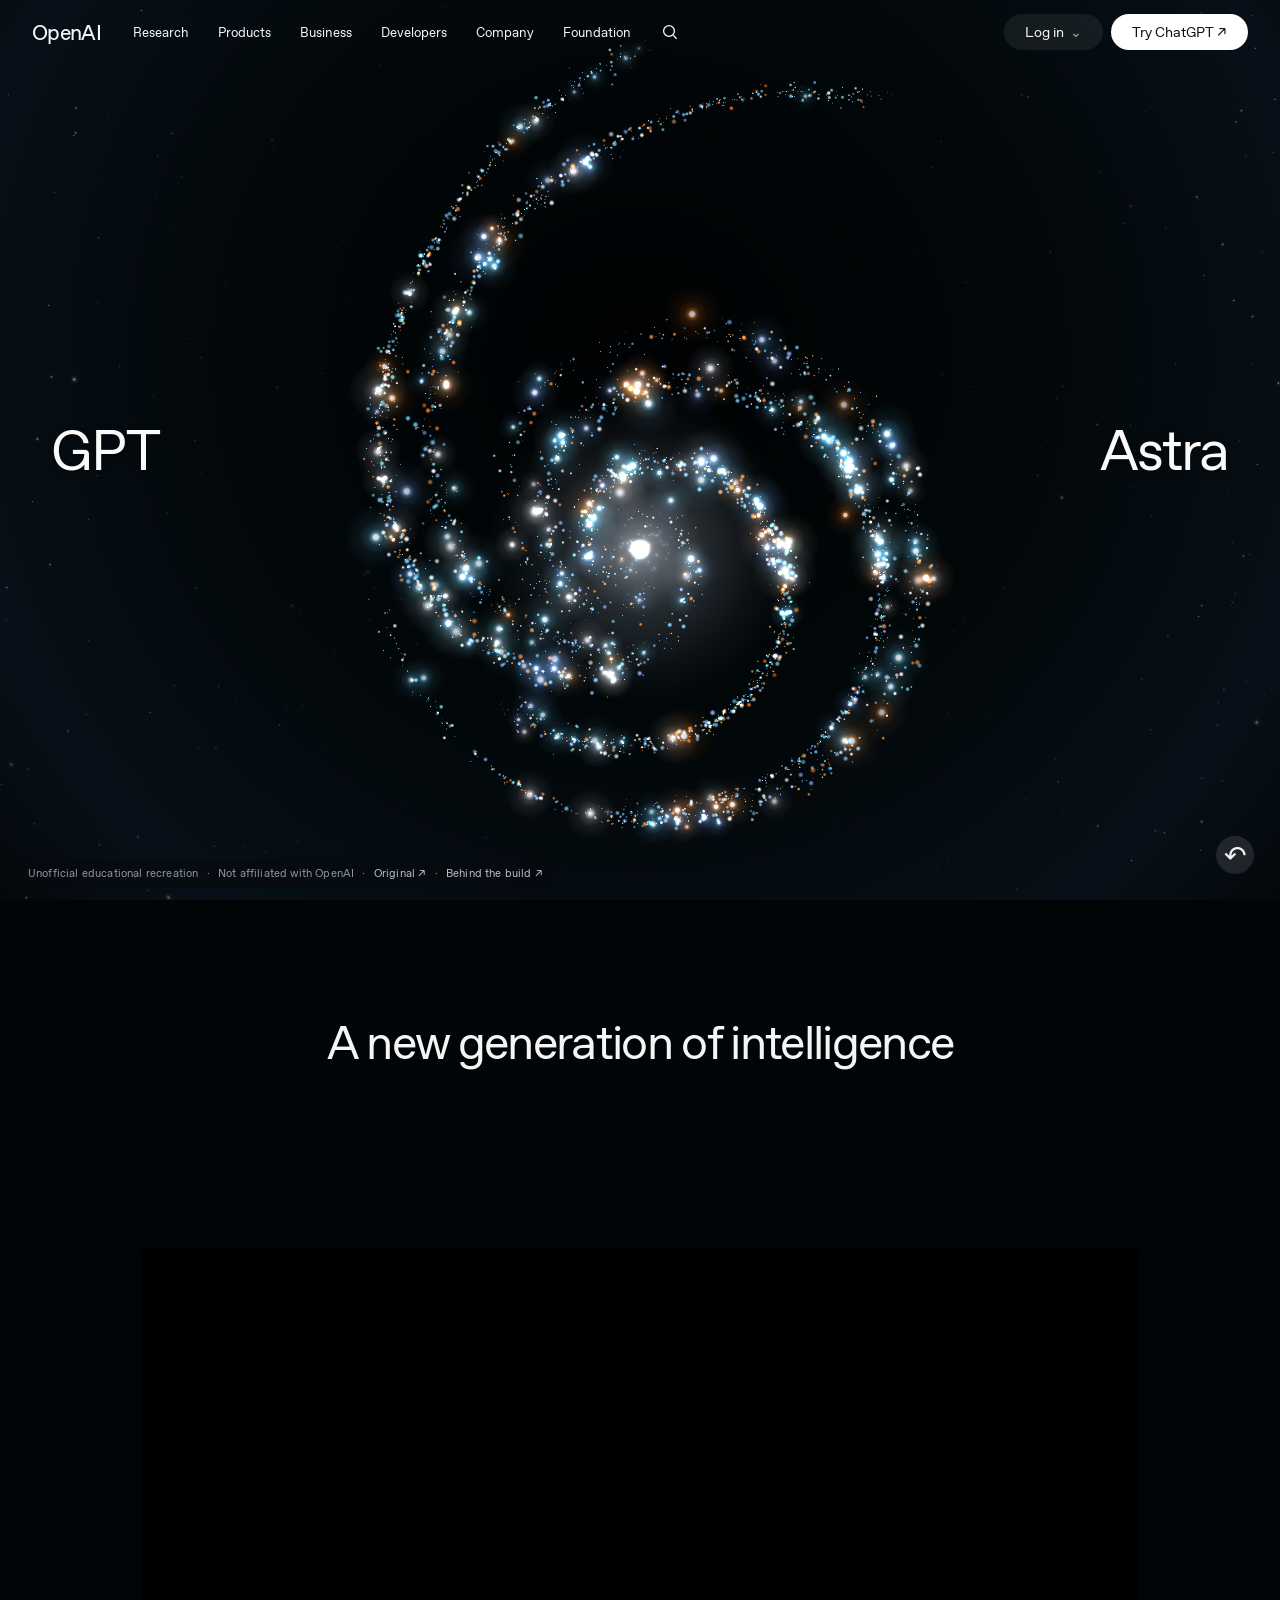
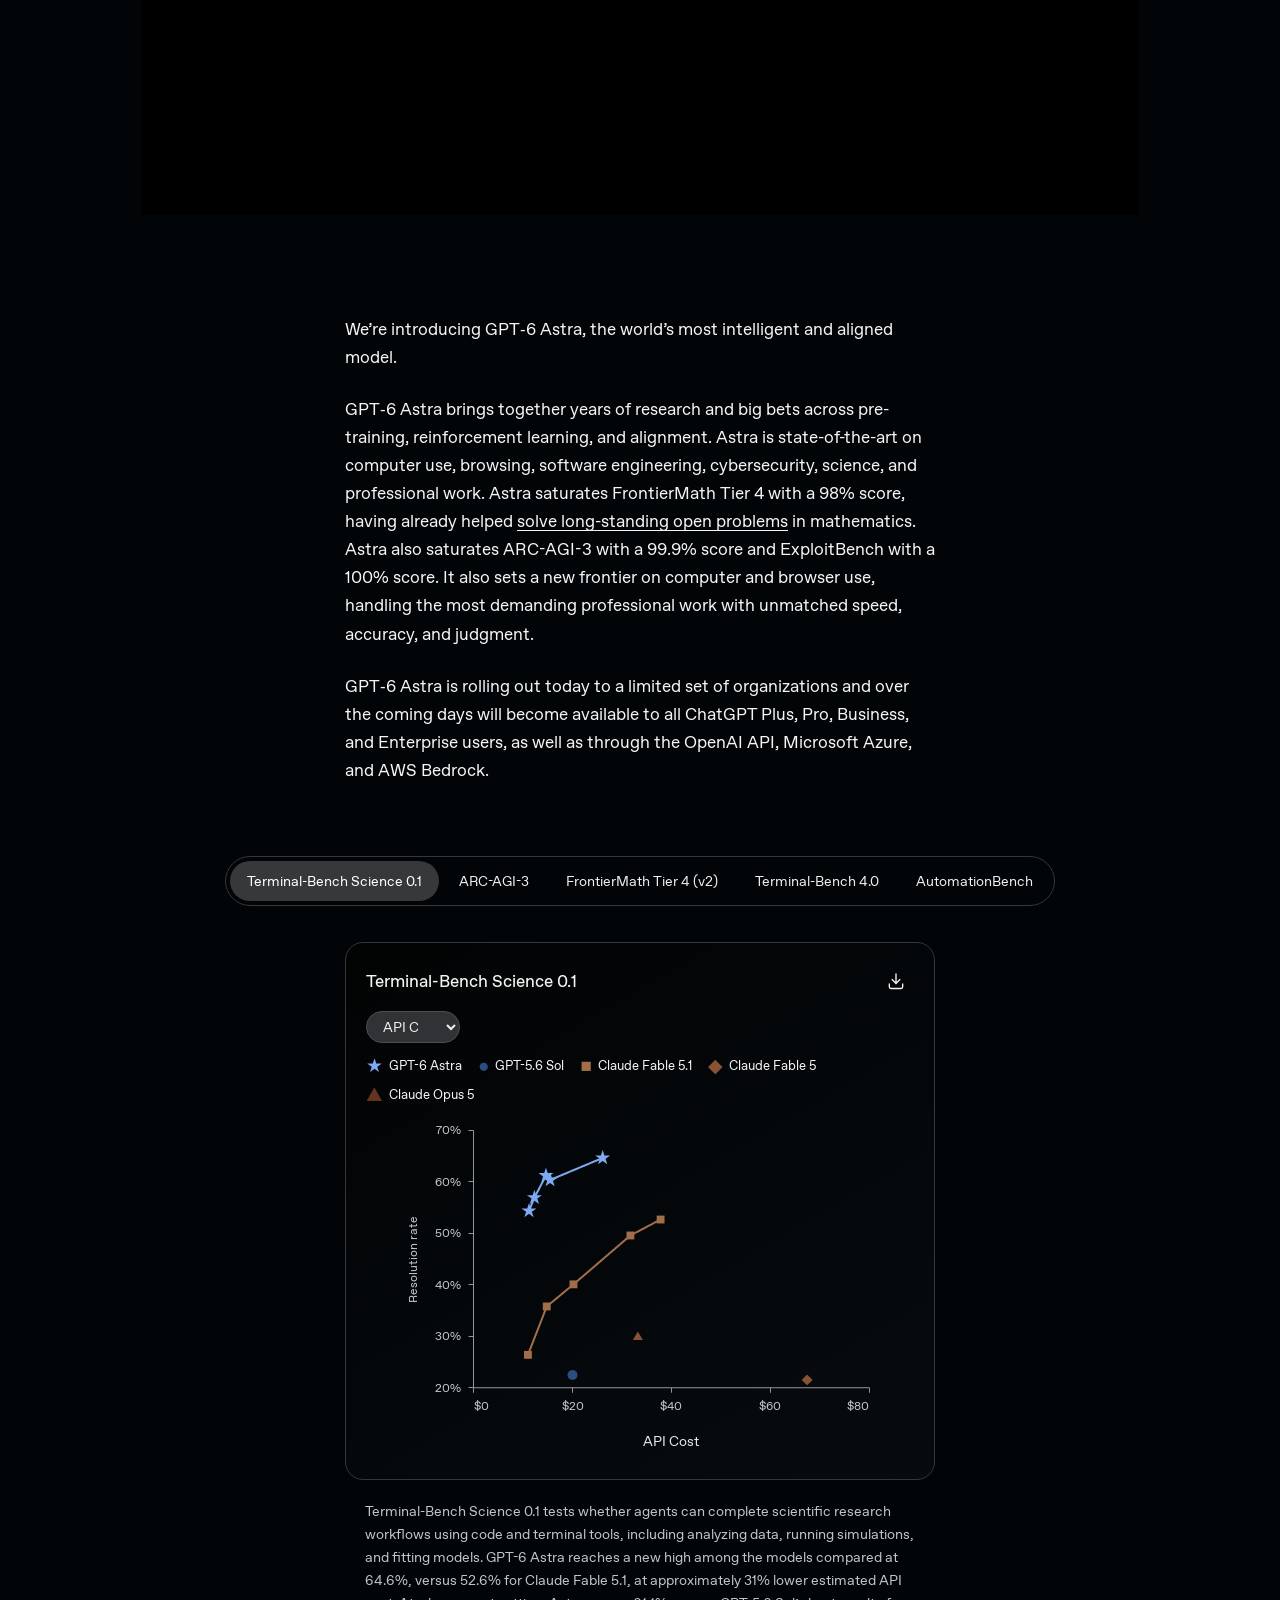
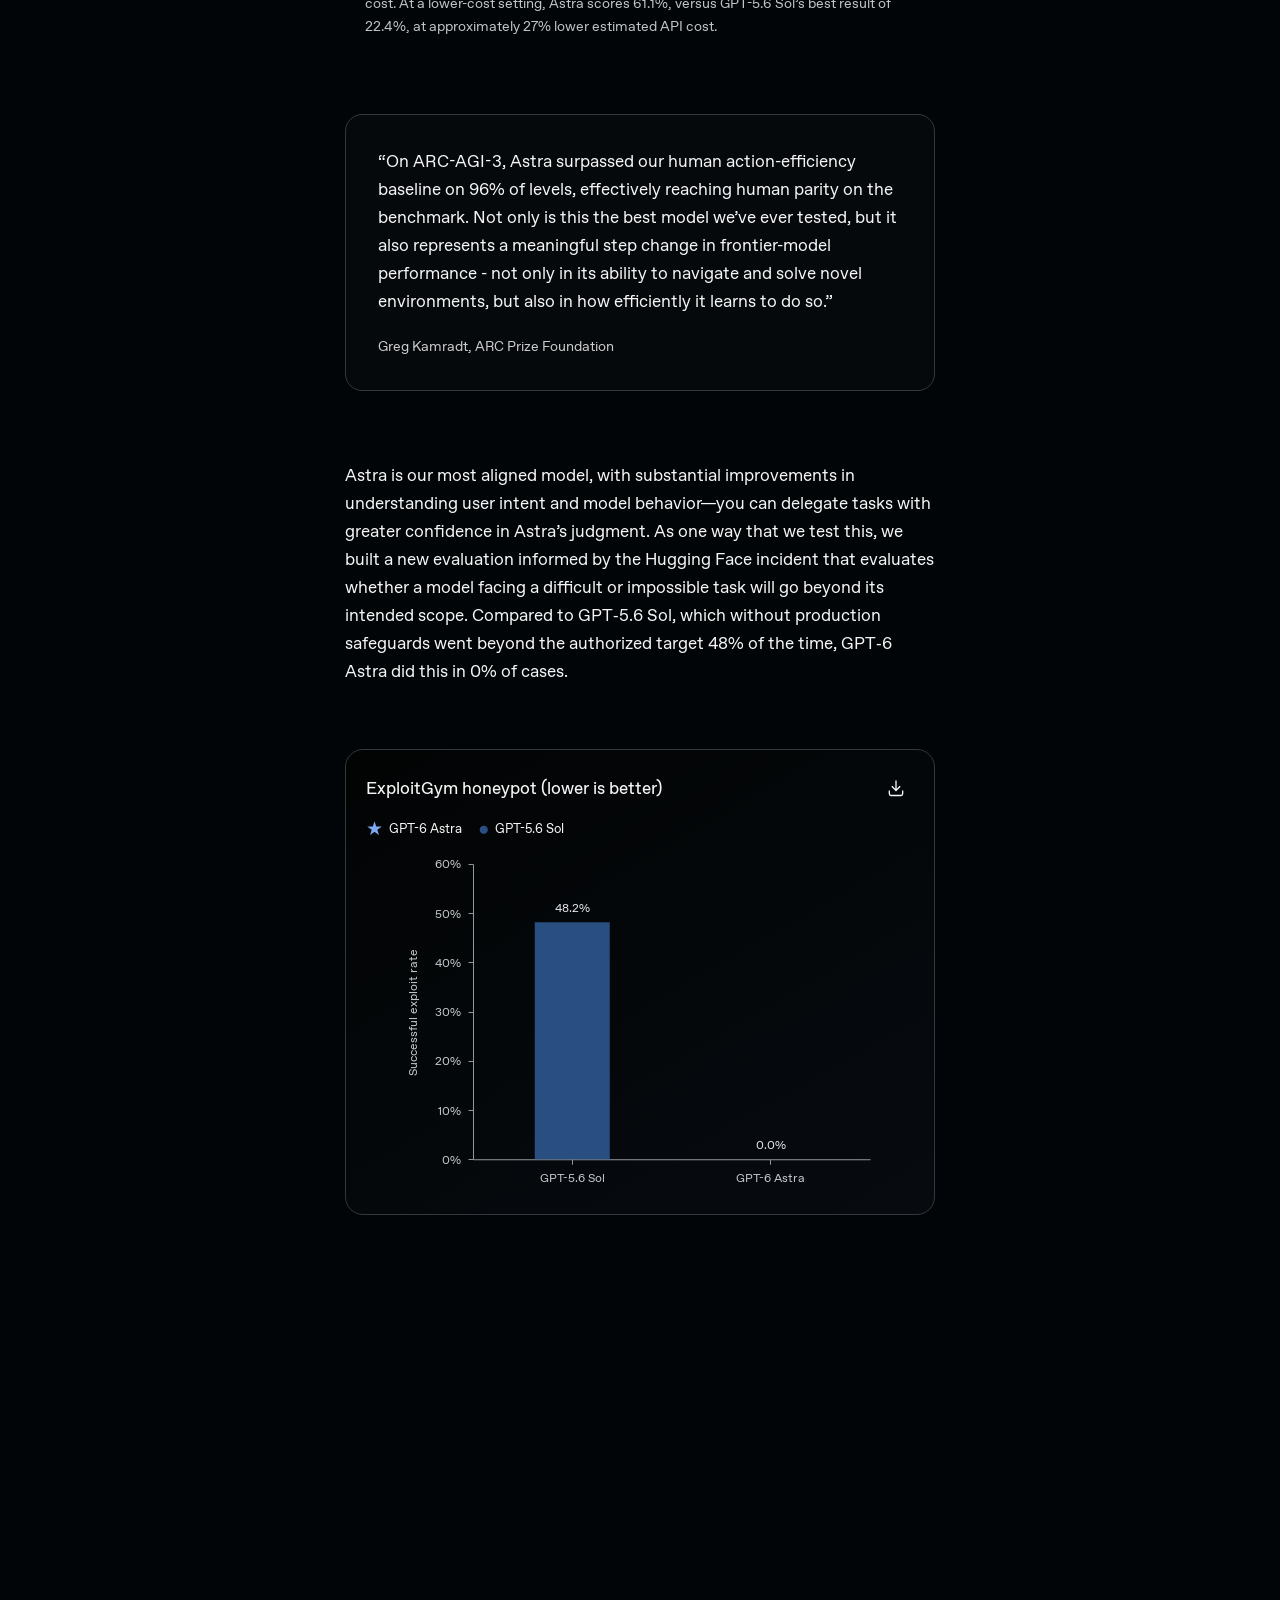
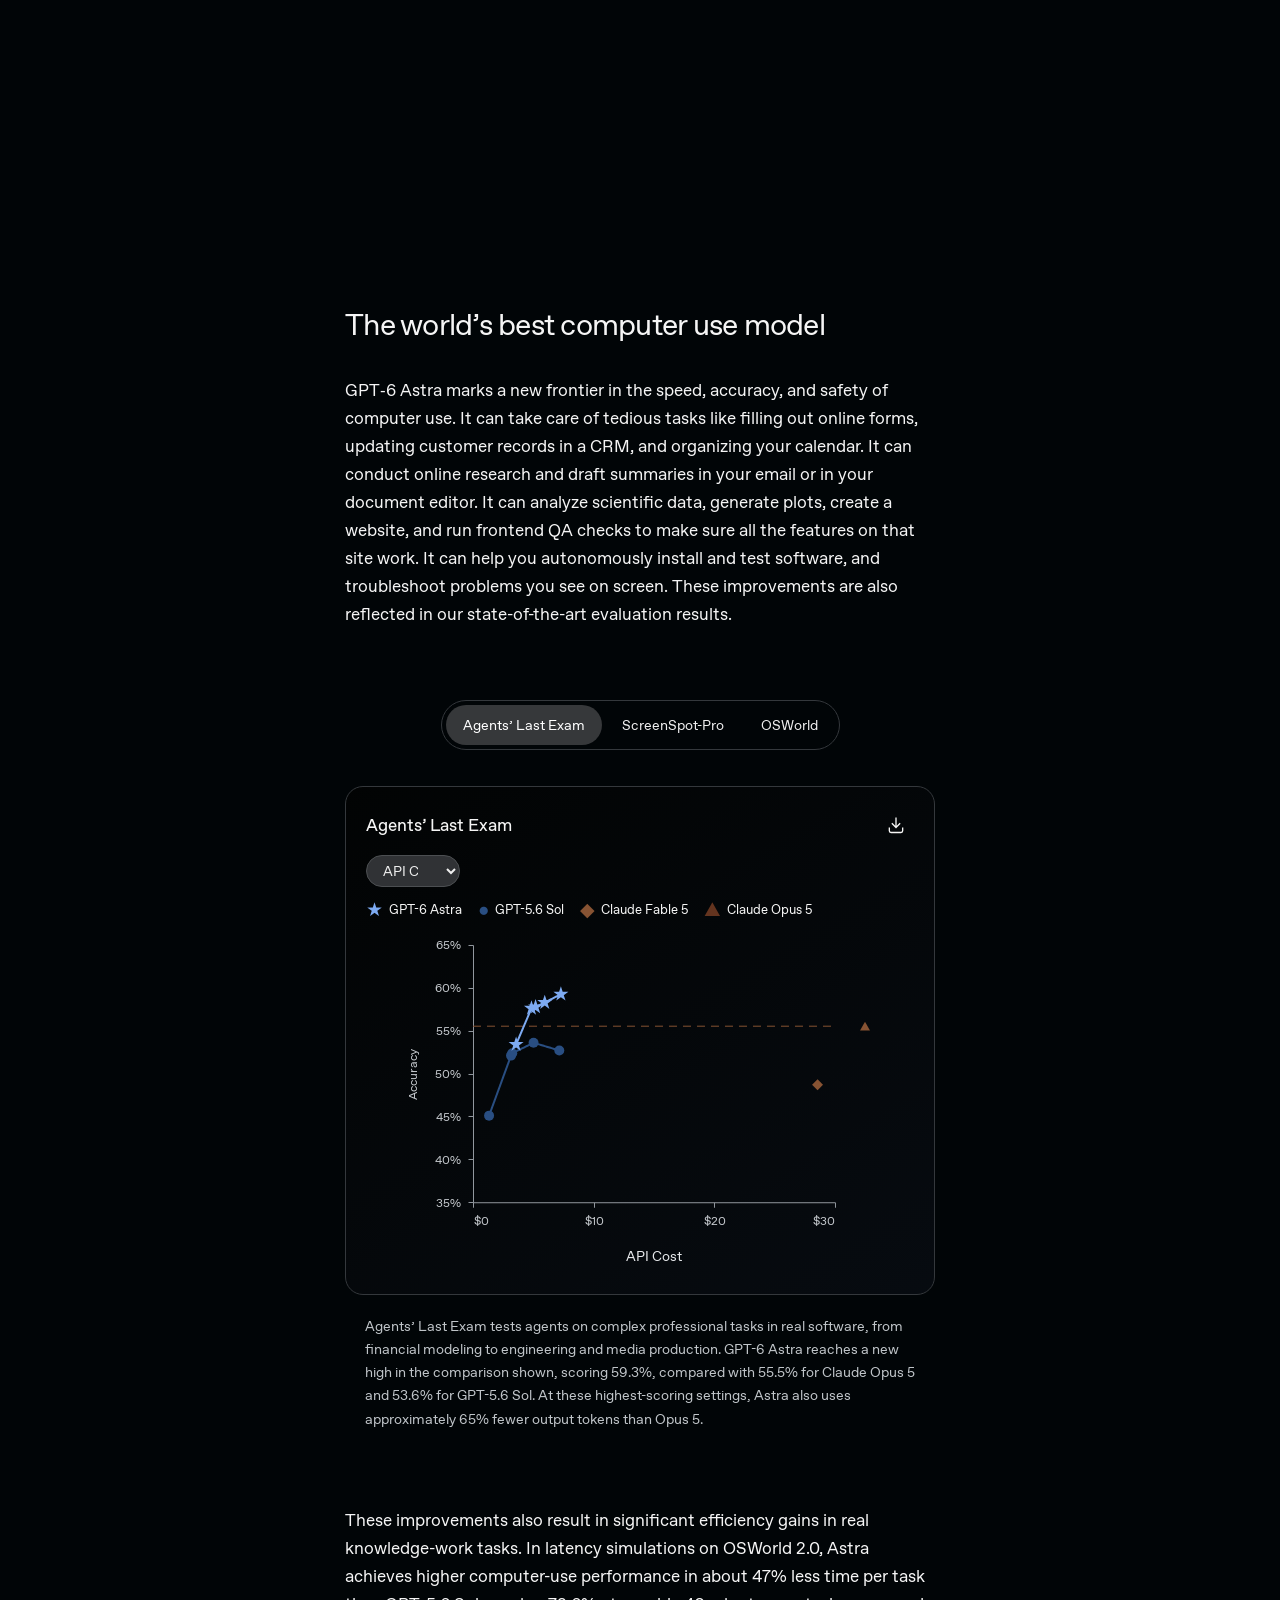
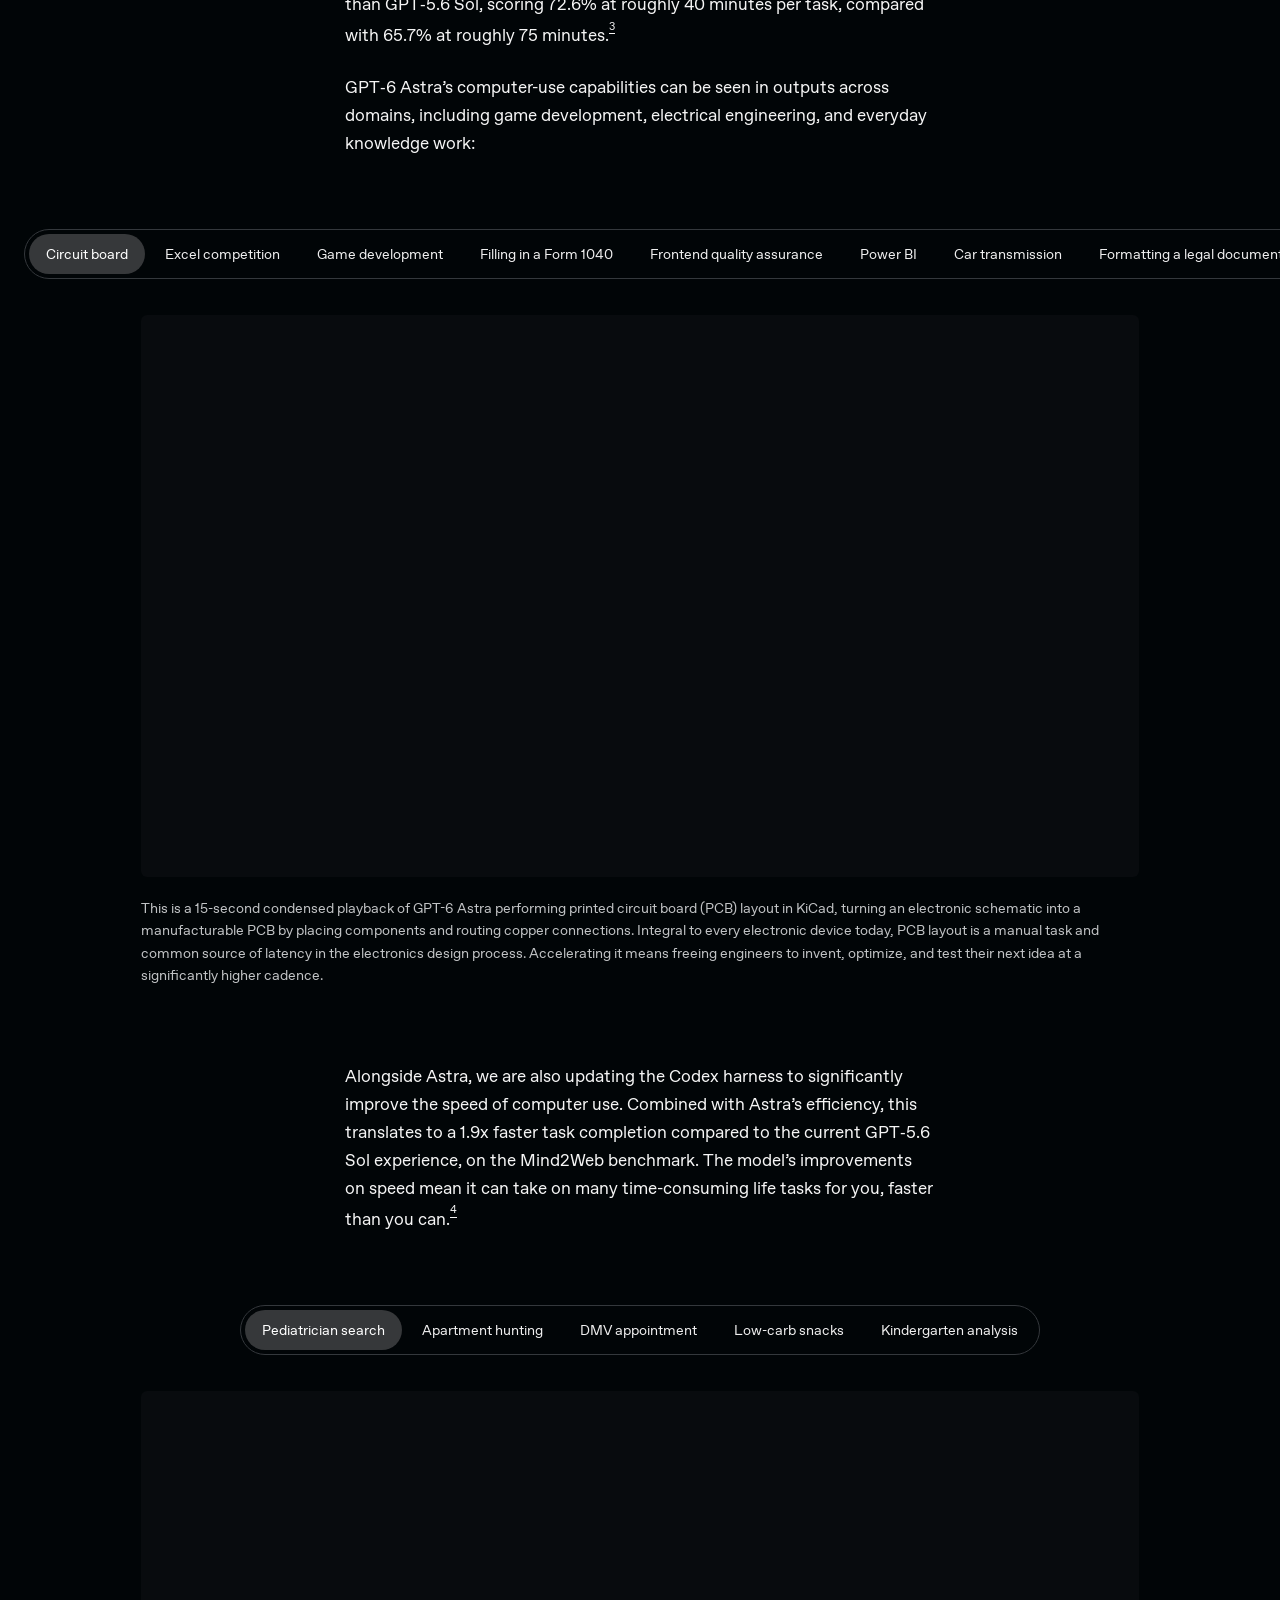
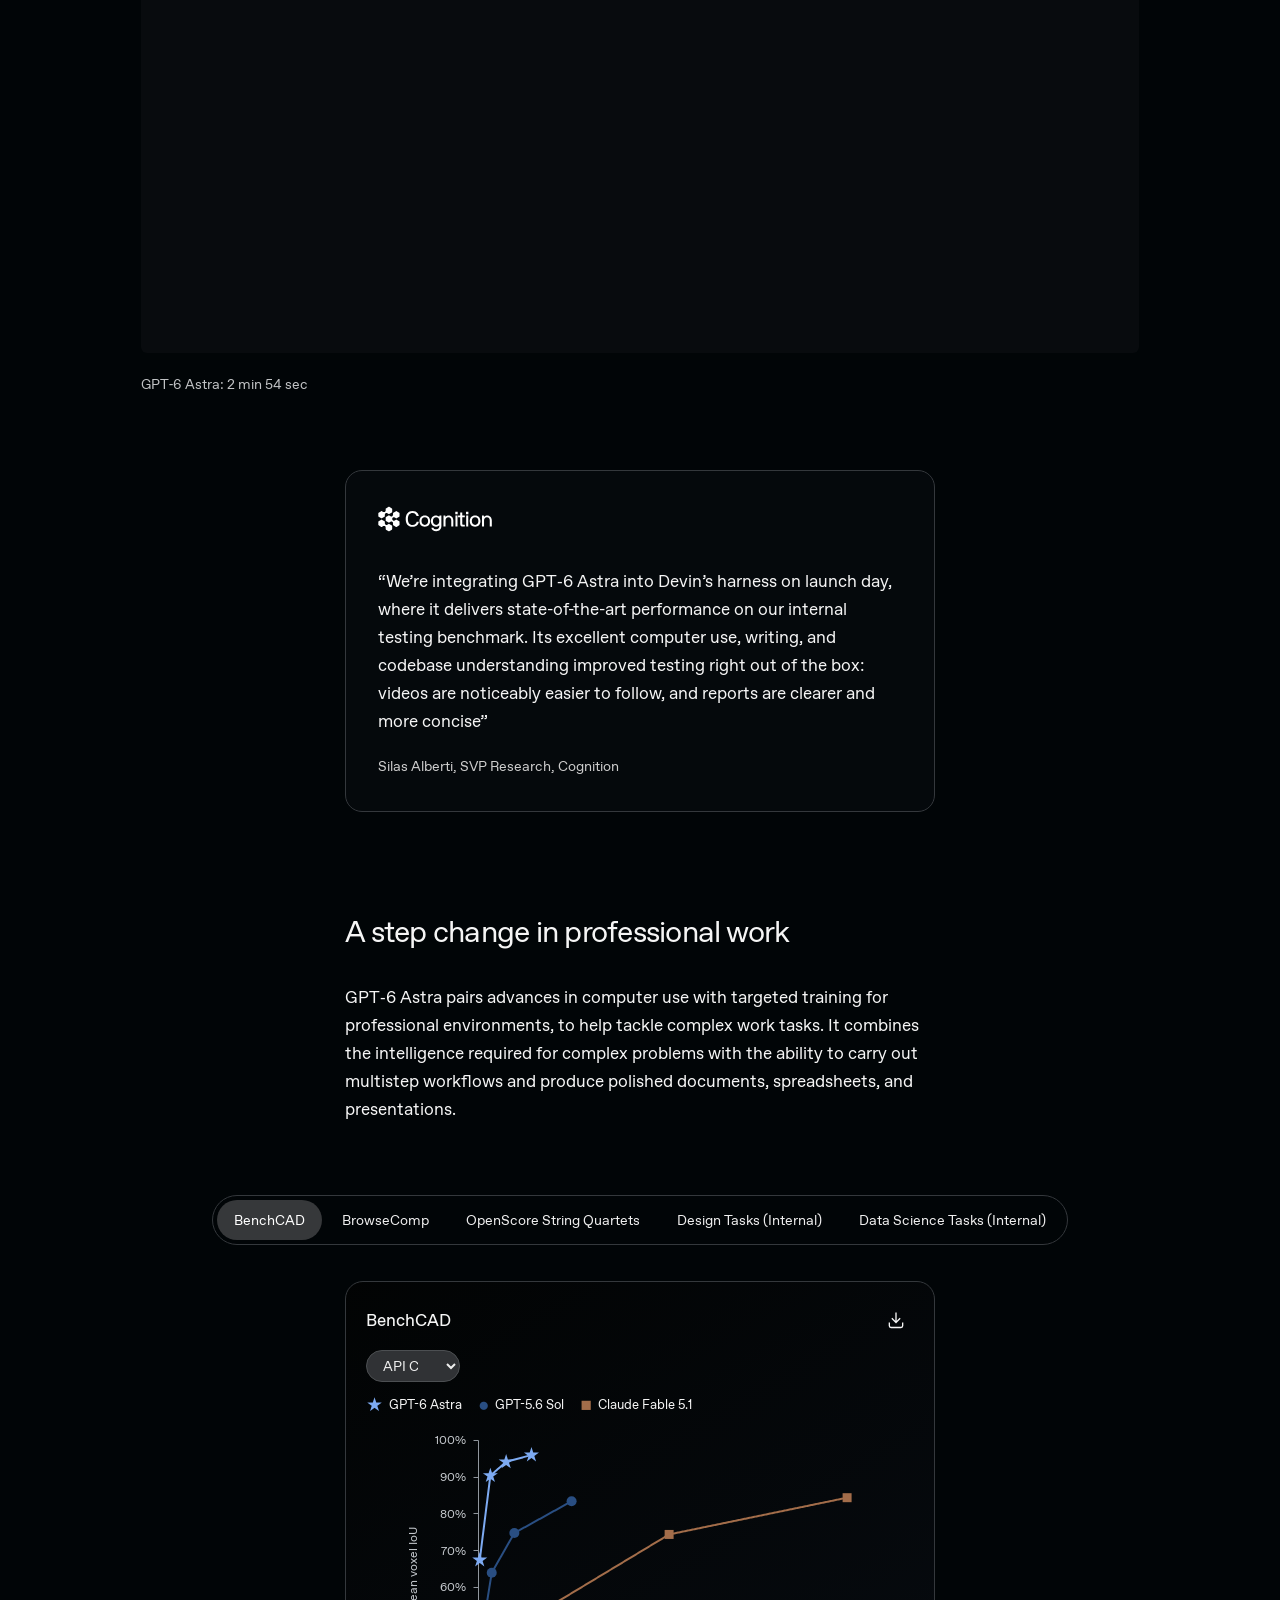
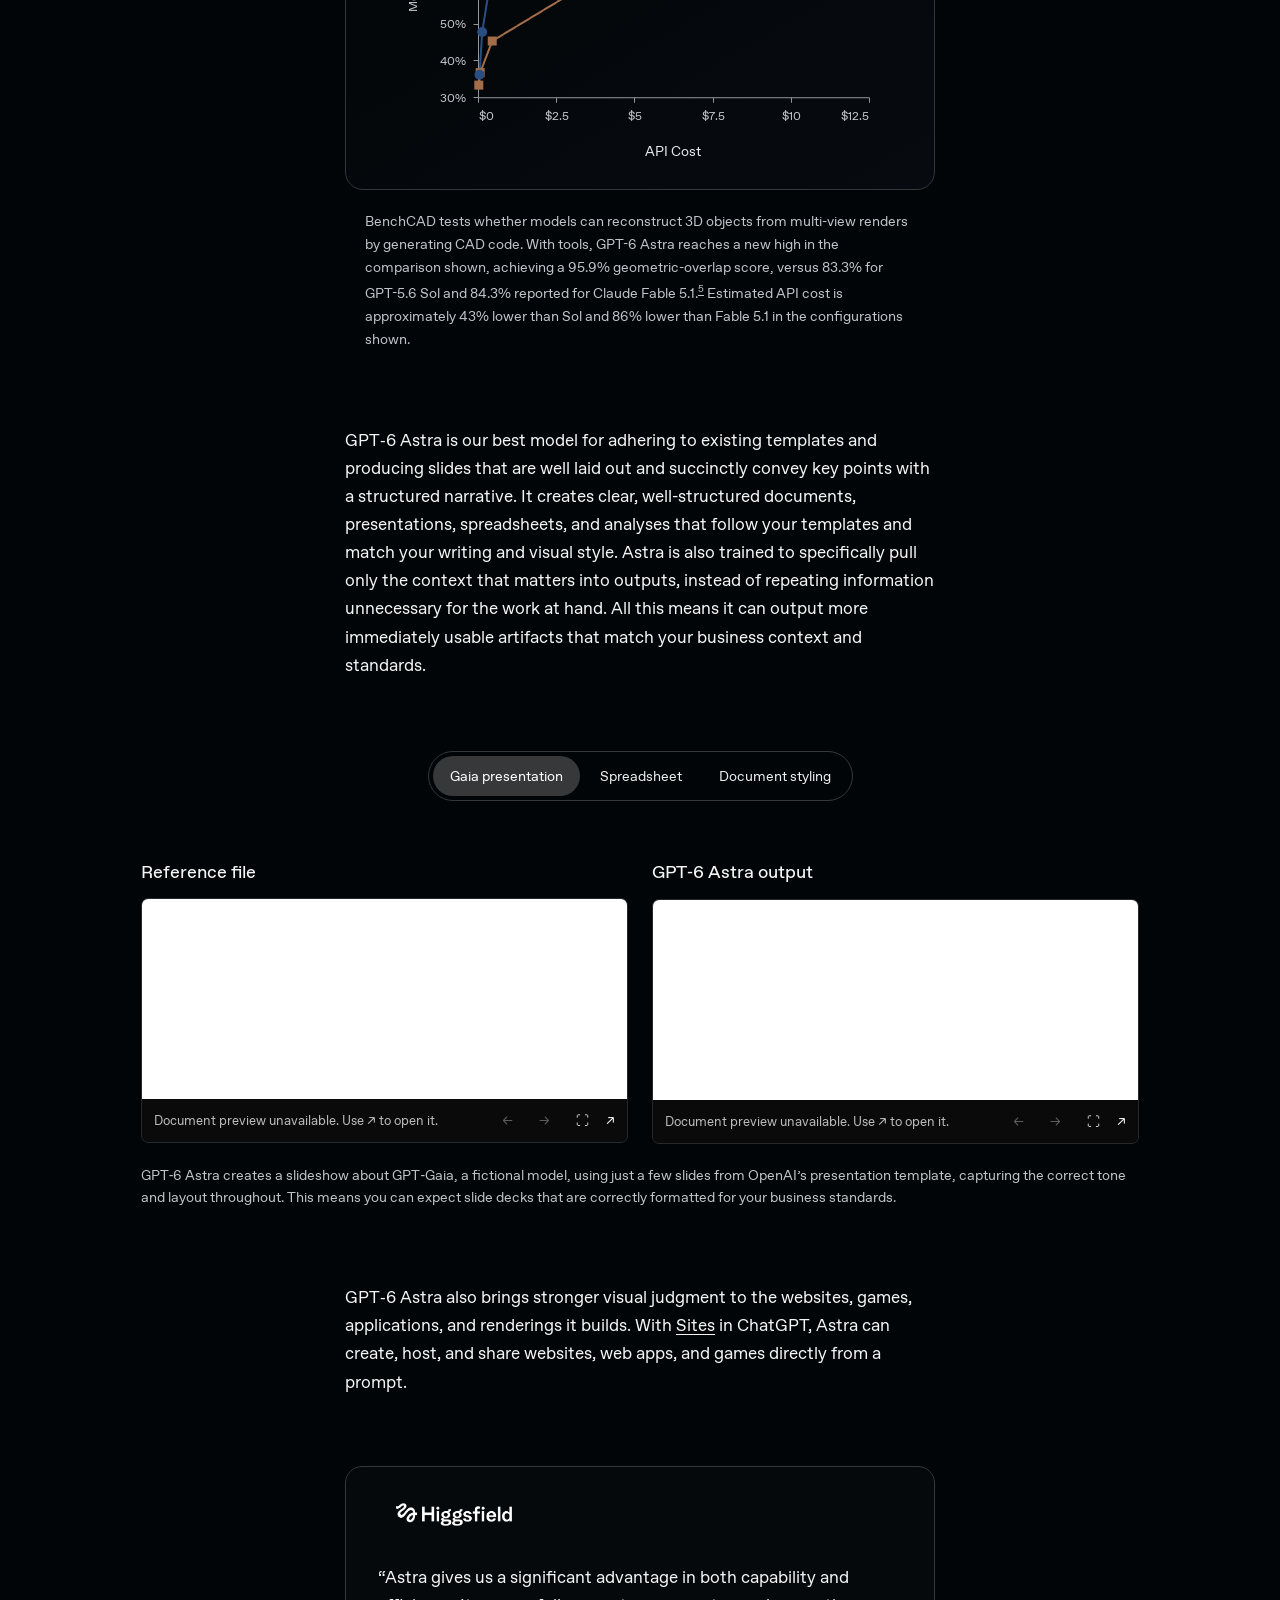
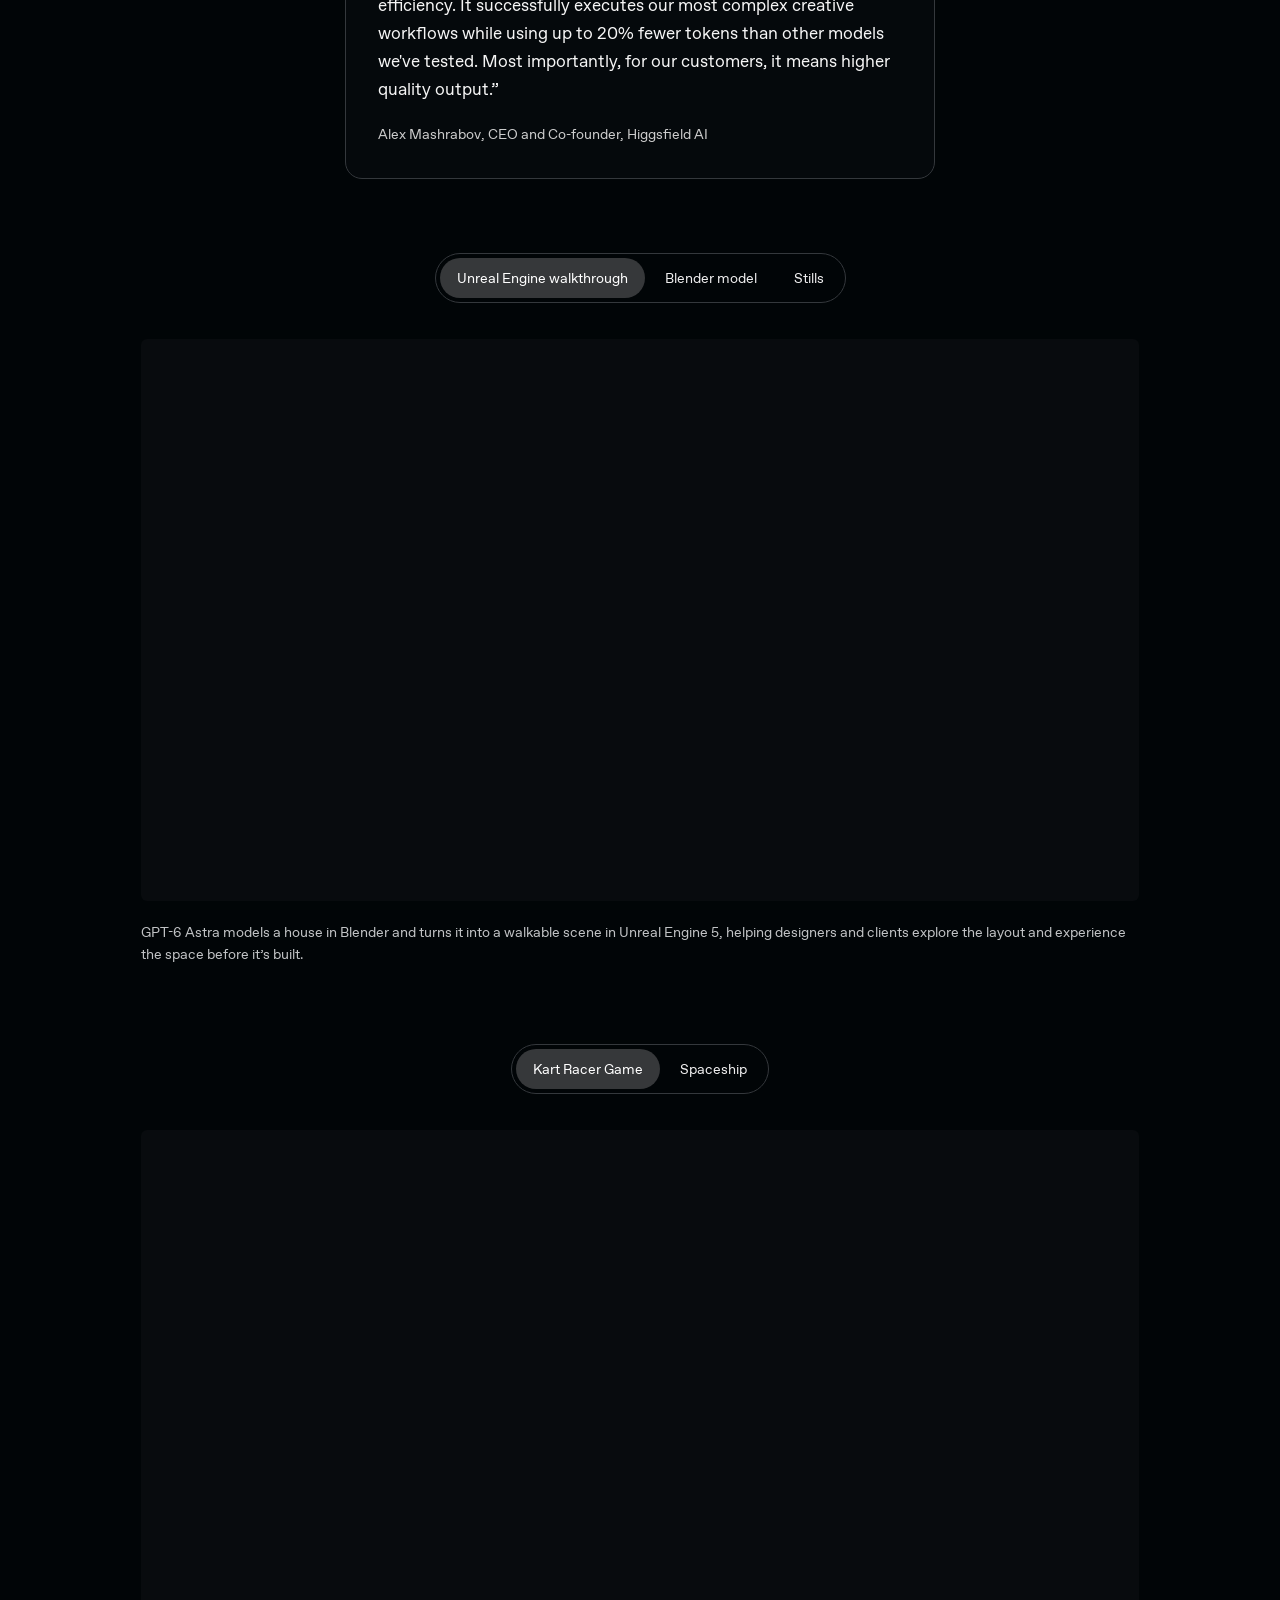
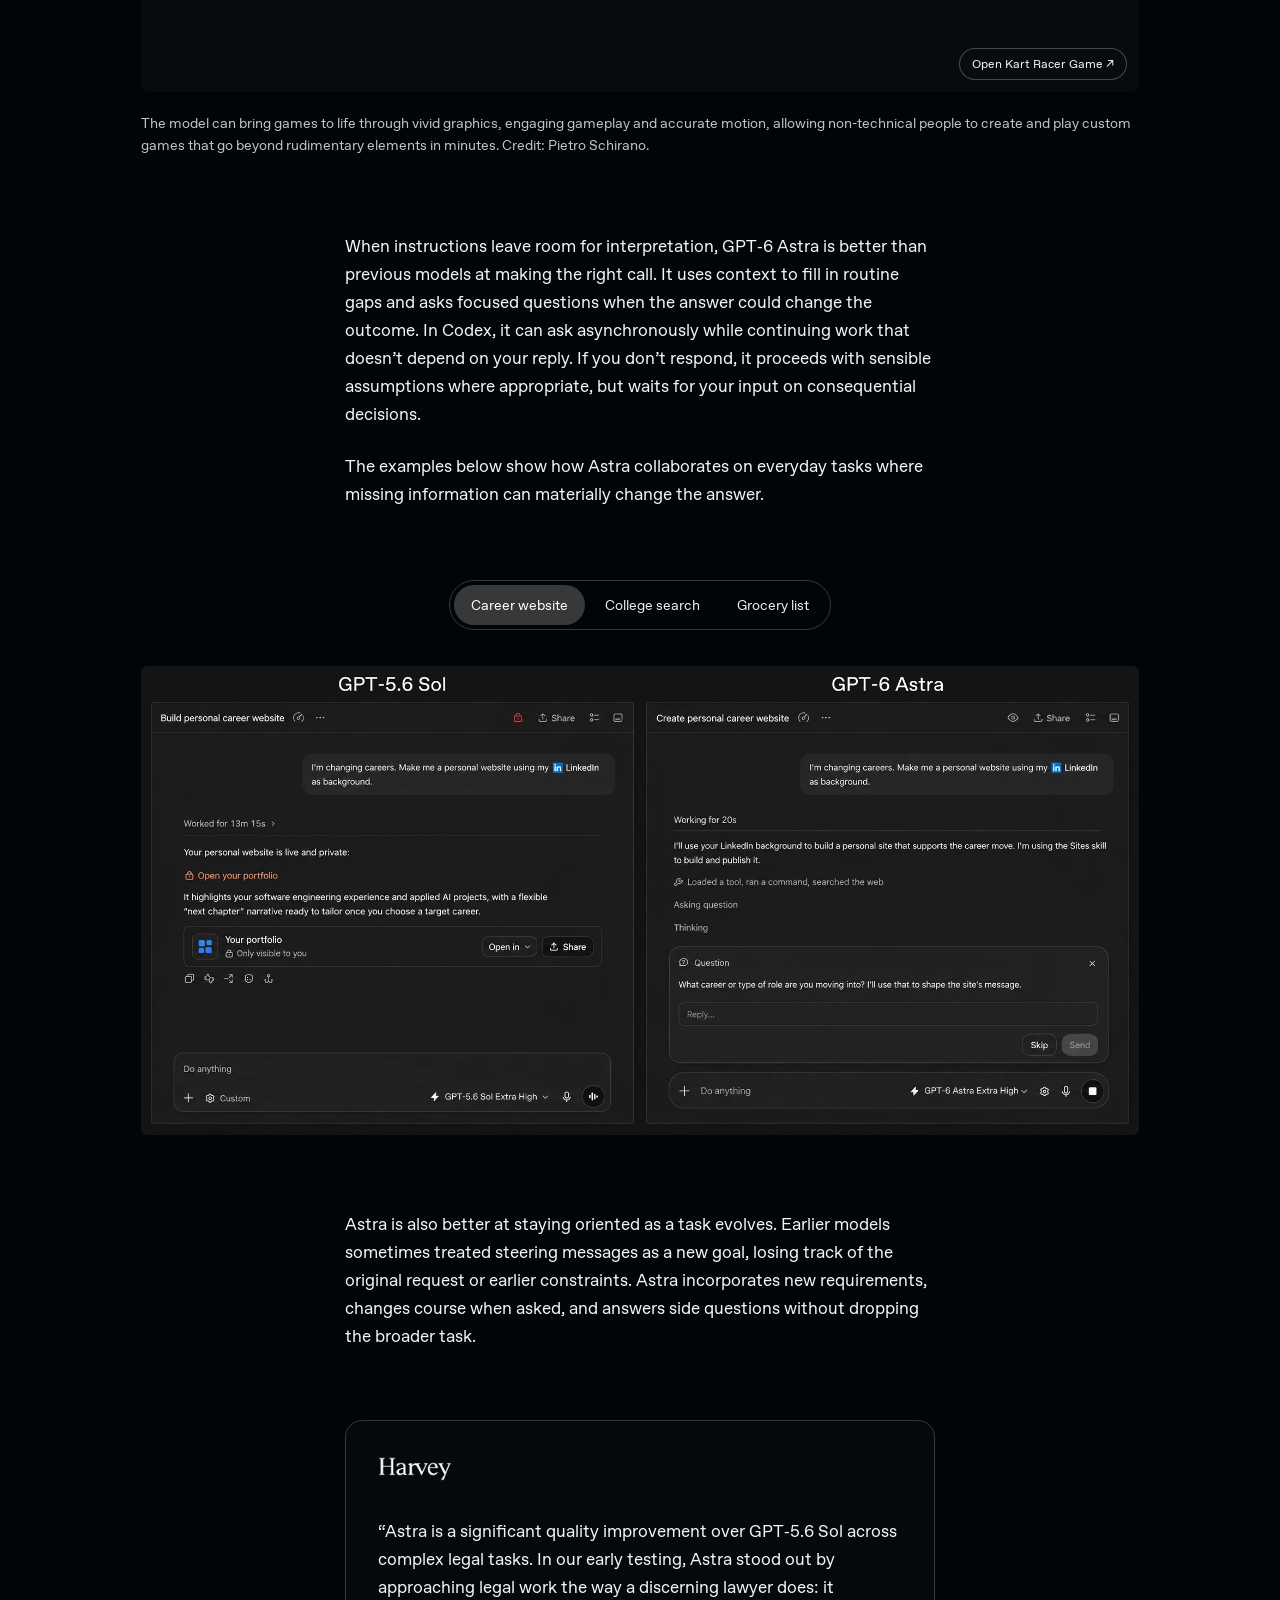
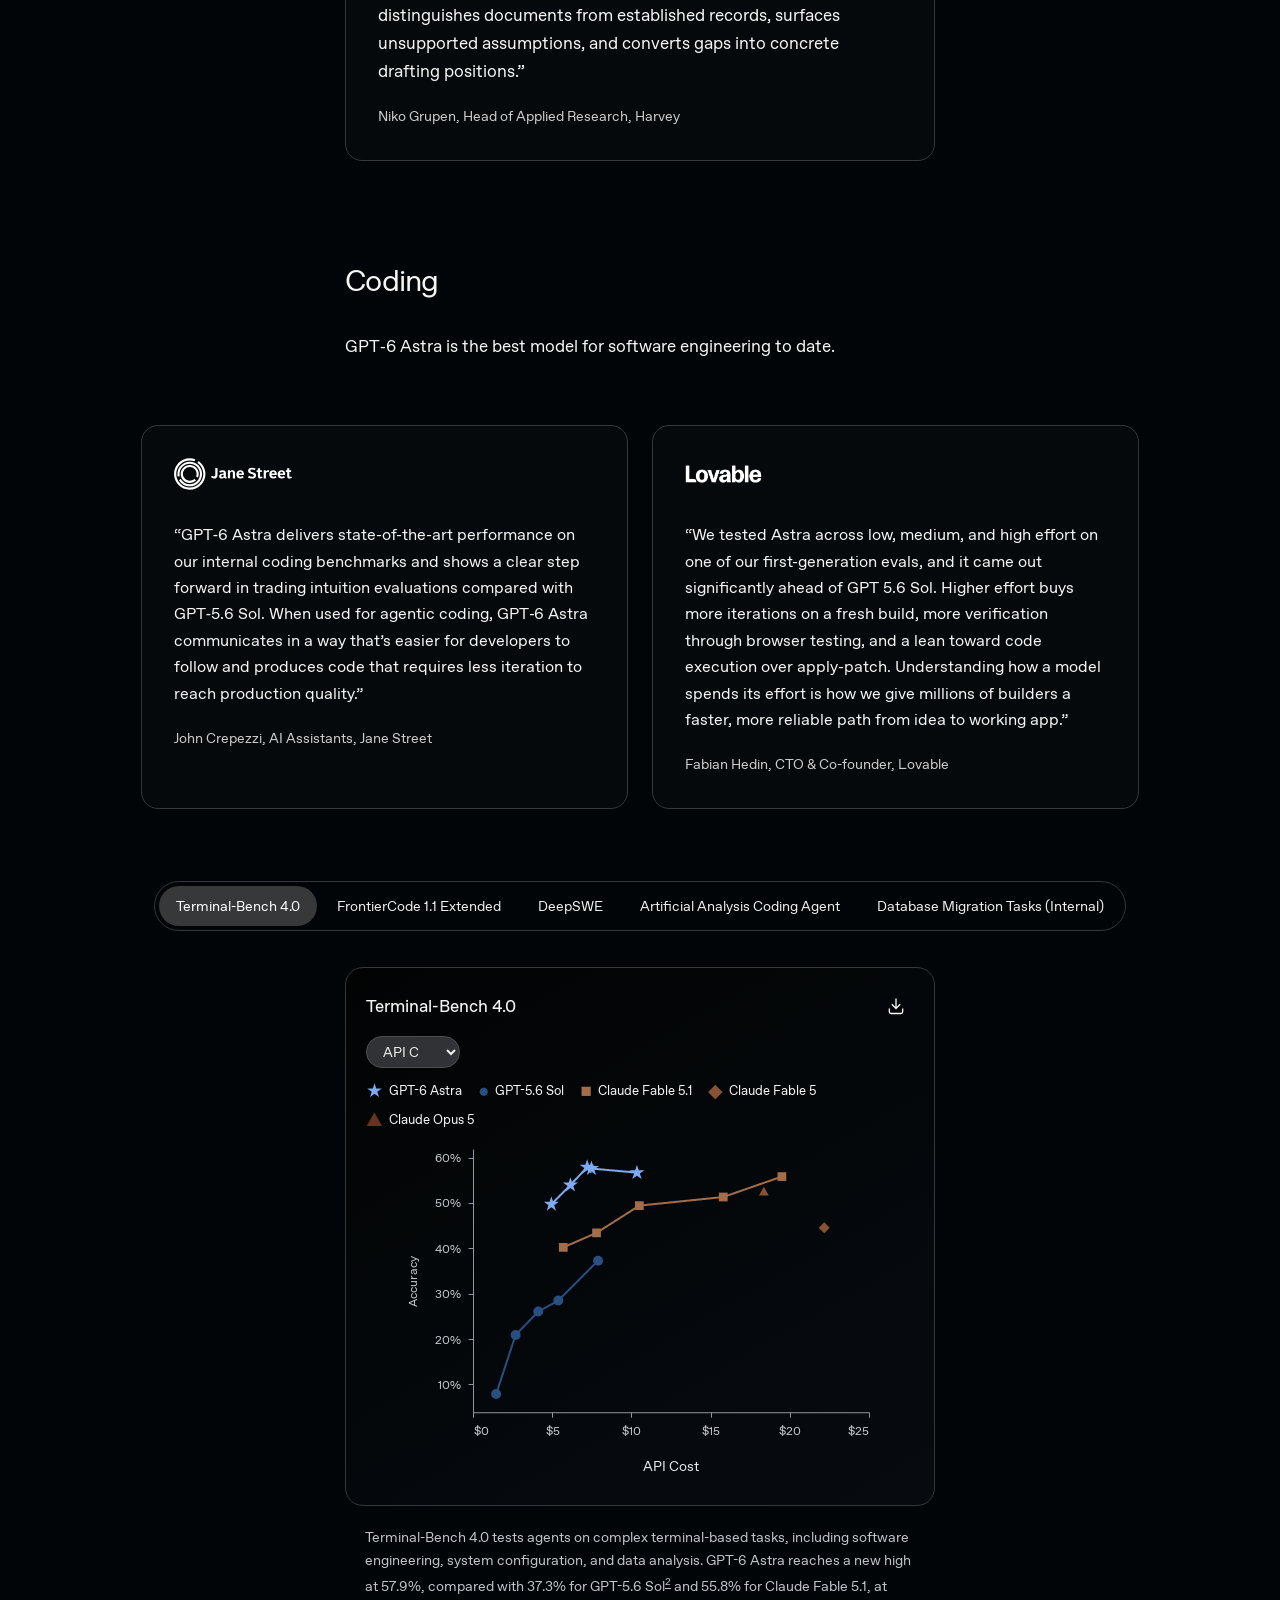
==== commit c244e4e7: "feat: add behind-the-scenes build retrospective" ====
--- a/index.html
+++ b/index.html
@@ -1,5 +1,5 @@
 <!doctype html>
-<html lang="en"><head><meta charset="UTF-8"><meta name="viewport" content="width=device-width,initial-scale=1"><meta name="theme-color" content="#020608"><meta name="description" content="An unofficial interactive recreation of OpenAI’s GPT-6 Astra launch page."><meta name="robots" content="noindex,nofollow"><title>GPT-6 Astra • Unofficial recreation</title><link rel="icon" href="data:image/svg+xml,%3Csvg xmlns='http://www.w3.org/2000/svg' viewBox='0 0 64 64'%3E%3Crect width='64' height='64' rx='15' fill='%2304090d'/%3E%3Ctext x='32' y='48' text-anchor='middle' font-size='48' fill='white'%3E6%3C/text%3E%3C/svg%3E"><link rel="preload" href="./assets/OpenAISans-Regular.woff2" as="font" type="font/woff2" crossorigin><link rel="stylesheet" href="./style.css?v=3"><script src="./starfield.js?v=3" defer></script><script src="./app.js" defer></script><script src="./assets/vega.min.js" defer></script><script src="./assets/vega-lite.min.js" defer></script><script src="./charts.js" defer></script><script src="./interactions.js" defer></script><script src="./article.js?v=2" defer></script><script src="./footer-controls.js" defer></script></head>
+<html lang="en"><head><meta charset="UTF-8"><meta name="viewport" content="width=device-width,initial-scale=1"><meta name="theme-color" content="#020608"><meta name="description" content="An unofficial interactive recreation of OpenAI’s GPT-6 Astra launch page."><meta name="robots" content="noindex,nofollow"><title>GPT-6 Astra • Unofficial recreation</title><link rel="icon" href="data:image/svg+xml,%3Csvg xmlns='http://www.w3.org/2000/svg' viewBox='0 0 64 64'%3E%3Crect width='64' height='64' rx='15' fill='%2304090d'/%3E%3Ctext x='32' y='48' text-anchor='middle' font-size='48' fill='white'%3E6%3C/text%3E%3C/svg%3E"><link rel="preload" href="./assets/OpenAISans-Regular.woff2" as="font" type="font/woff2" crossorigin><link rel="stylesheet" href="./style.css?v=4"><script src="./starfield.js?v=3" defer></script><script src="./app.js" defer></script><script src="./assets/vega.min.js" defer></script><script src="./assets/vega-lite.min.js" defer></script><script src="./charts.js" defer></script><script src="./interactions.js" defer></script><script src="./article.js?v=2" defer></script><script src="./footer-controls.js" defer></script></head>
 <body>
 <a class="skip" href="#introduction">Skip to main content</a><canvas id="universe" aria-hidden="true"></canvas>
 <header class="header"><a class="wordmark" href="https://openai.com/" target="_blank" rel="noopener">OpenAI</a><nav class="desktop-nav" aria-label="Main navigation"><button data-menu="Research">Research</button><button data-menu="Products">Products</button><button data-menu="Business">Business</button><button data-menu="Developers">Developers</button><button data-menu="Company">Company</button><a href="https://openaifoundation.org/" target="_blank" rel="noopener">Foundation</a><button class="icon-button search-trigger" aria-label="Open search"><svg viewBox="0 0 24 24"><circle cx="10.8" cy="10.8" r="6.5"/><path d="m16 16 4 4"/></svg></button></nav><div class="nav-right"><button class="login" data-menu="Log in">Log in <span>⌄</span></button><a class="try" href="https://chatgpt.com/" target="_blank" rel="noopener">Try ChatGPT ↗</a><button class="mobile-menu icon-button" aria-label="Open navigation menu" aria-expanded="false"><svg viewBox="0 0 24 24"><path d="M3 8h18M3 16h18"/></svg></button></div></header>
@@ -10,7 +10,7 @@
 <div id="article"><div class="prose"><p>We’re introducing GPT‑6 Astra, the world’s most intelligent and aligned model.</p><p>GPT‑6 Astra brings together years of research across pre-training, reinforcement learning, and alignment, with advances in computer use, science, software engineering, and professional work.</p></div></div>
 </main>
 <footer id="footer"></footer>
-<div class="recreation-note">Unofficial educational recreation <span>·</span> Not affiliated with OpenAI <span>·</span> <a href="https://openai.com/index/gpt-6-astra/" target="_blank" rel="noopener">Original ↗</a></div>
+<div class="recreation-note">Unofficial educational recreation <span>·</span> Not affiliated with OpenAI <span>·</span> <a href="https://openai.com/index/gpt-6-astra/" target="_blank" rel="noopener">Original ↗</a> <span>·</span> <a href="./build.html">Behind the build ↗</a></div>
 <dialog id="search-dialog" aria-labelledby="search-label"><div class="dialog-top"><span id="search-label">Search</span><button class="icon-button close-dialog" aria-label="Close search">×</button></div><form id="search-form"><input id="search-input" type="search" placeholder="Search this page" autocomplete="off" aria-label="Search this page"><button type="submit" class="search-submit" aria-label="Search">↗</button></form><div id="search-results"></div></dialog>
 <dialog id="image-dialog" aria-label="Expanded image"><button class="close-dialog" aria-label="Close expanded image">×</button><img alt=""></dialog>
 <div id="tooltip" role="status" hidden></div>
--- a/style.css
+++ b/style.css
@@ -13,3 +13,5 @@
 @media(max-width:800px){.preferences-dialog{padding:22px}.language-dialog{margin:auto auto 65px;width:calc(100% - 32px)}.language-list{max-height:55vh}}
 
 .recreation-note{max-width:calc(100% - 72px);line-height:1.5;border-radius:12px}
+
+.recreation-note{max-width:calc(100% - 84px);line-height:1.45}
